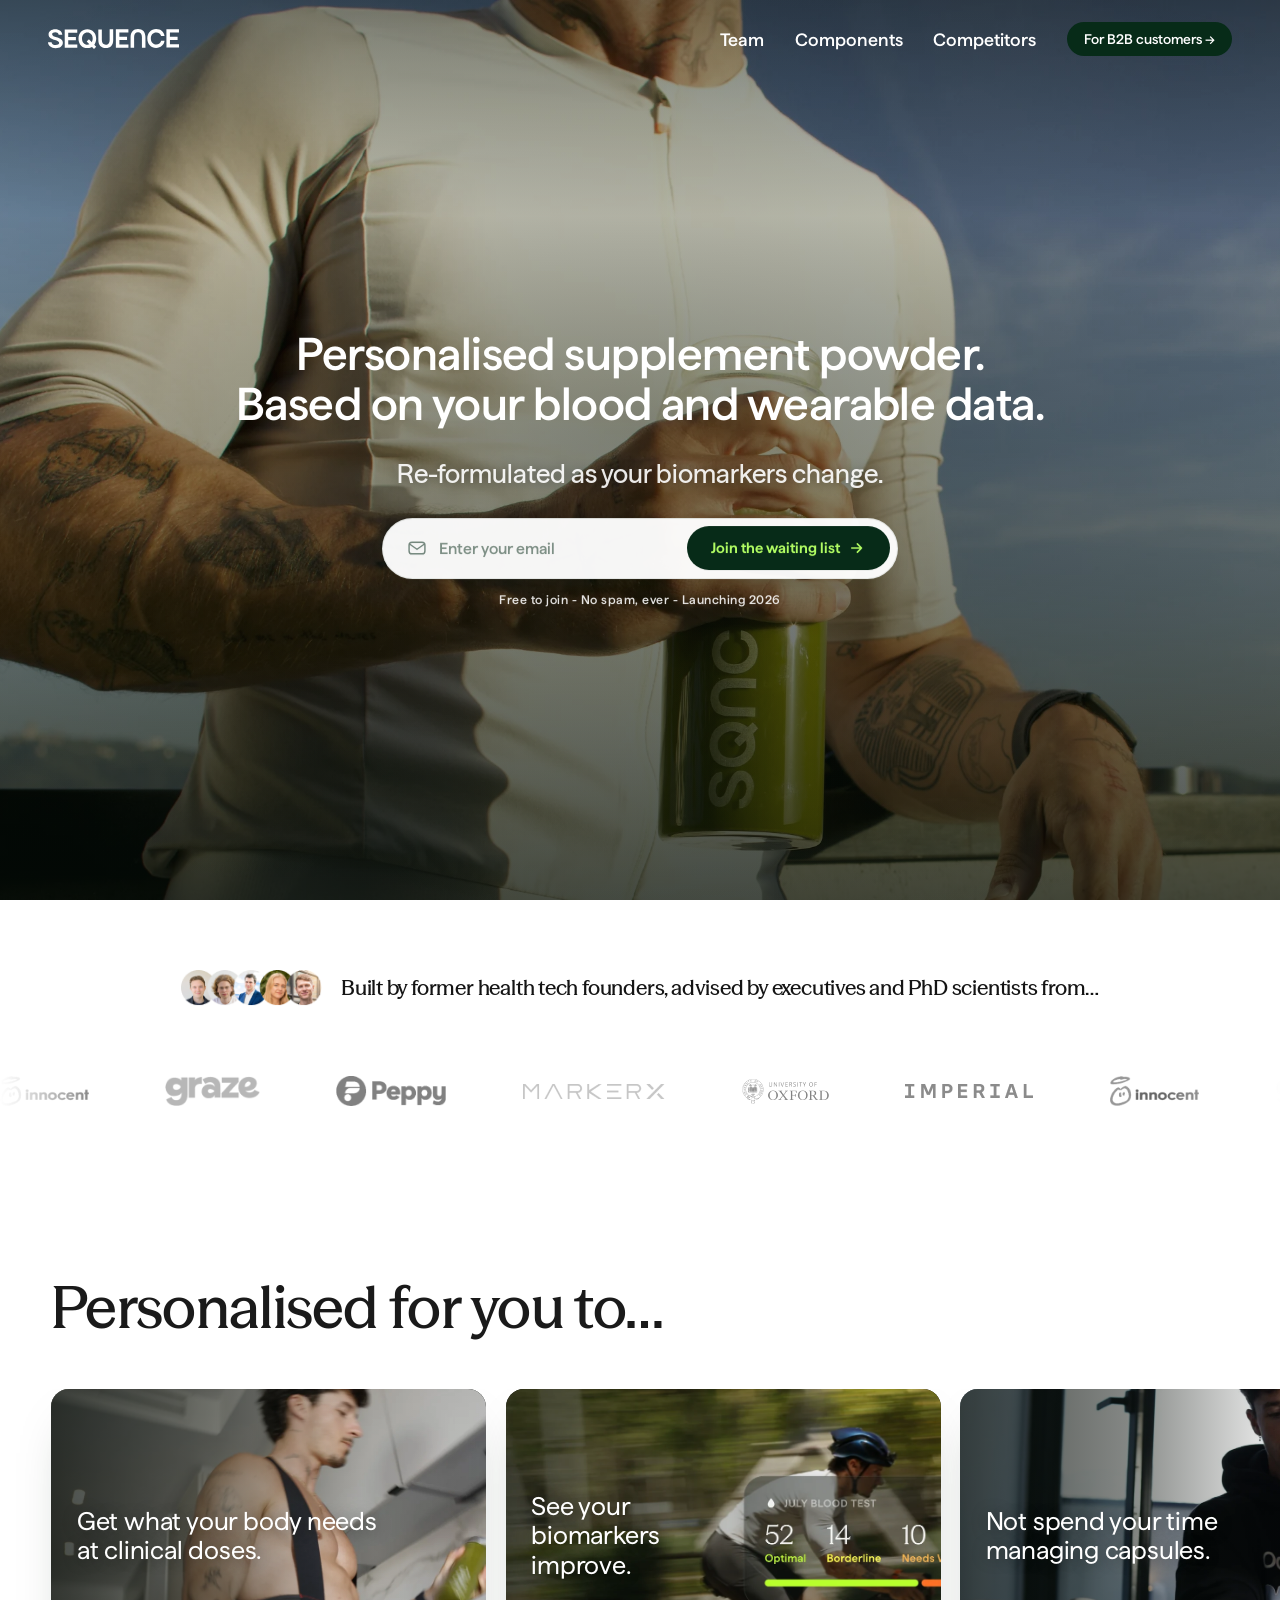
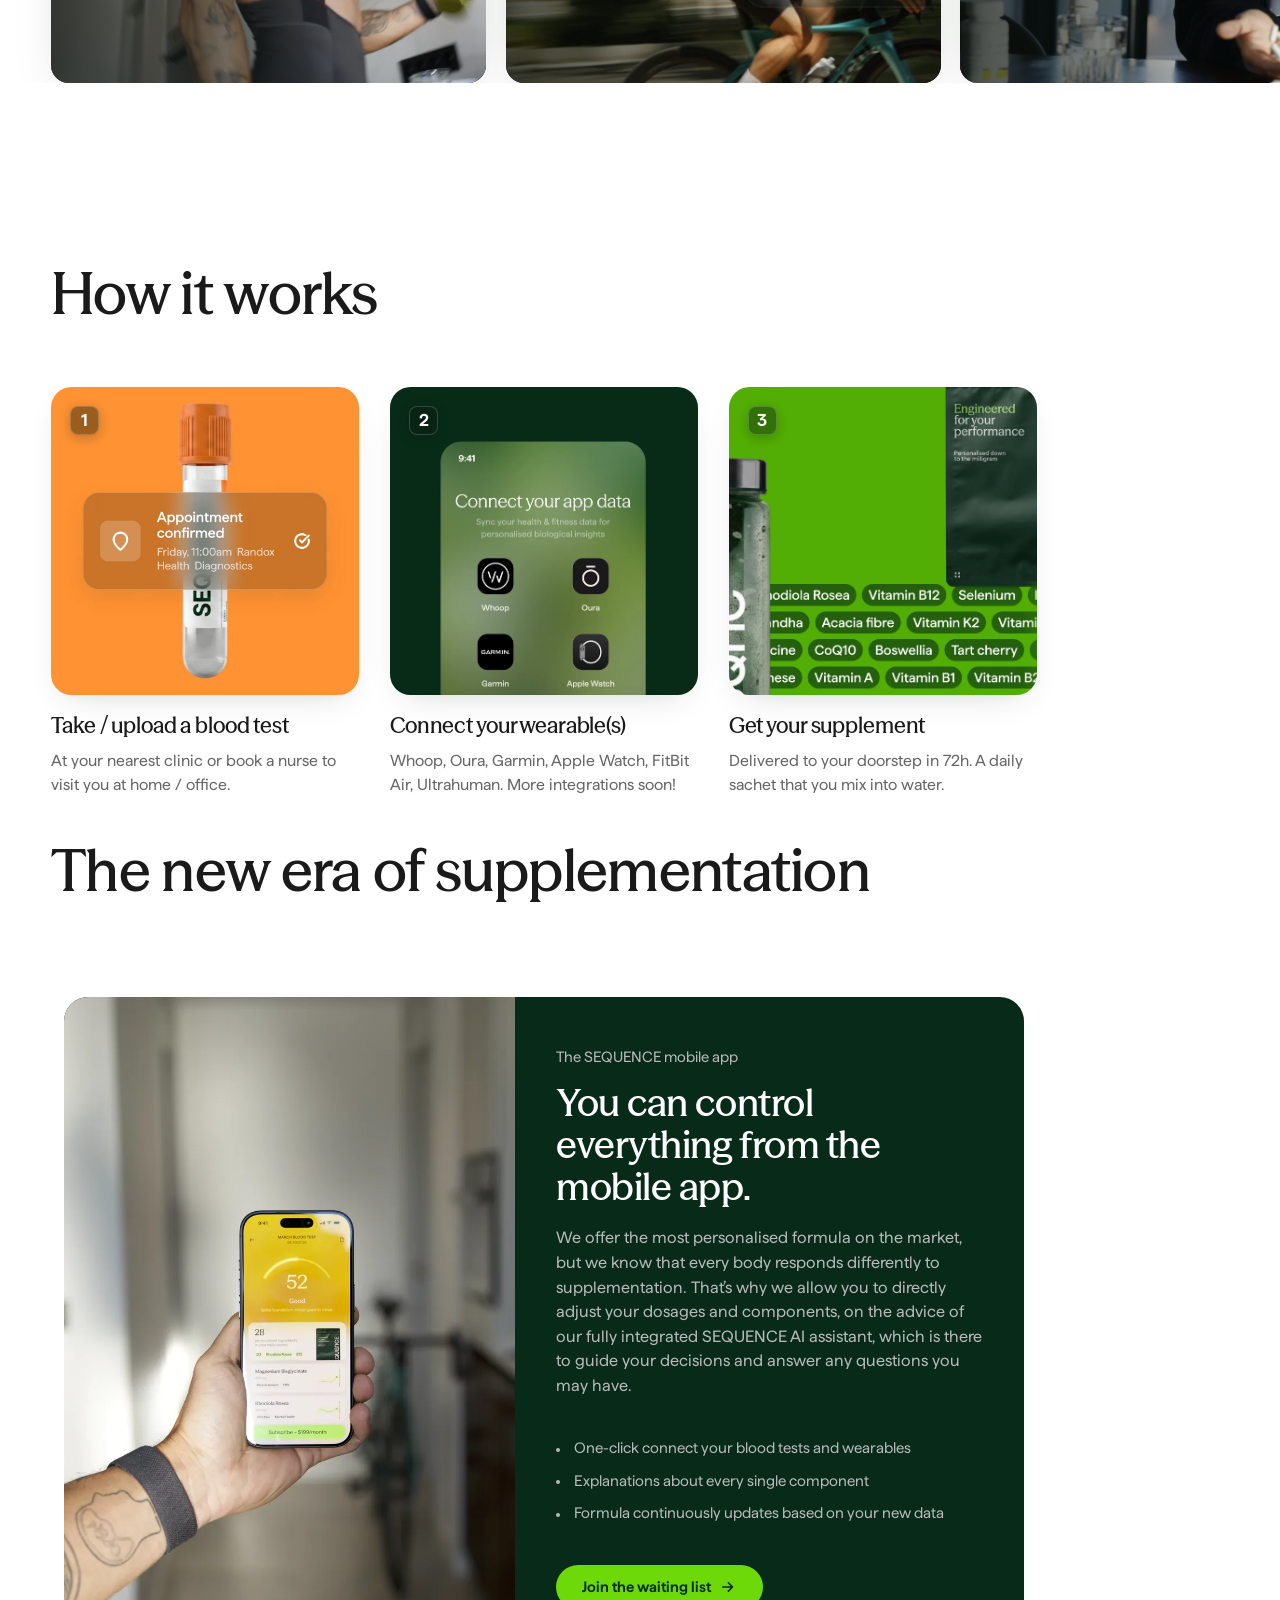
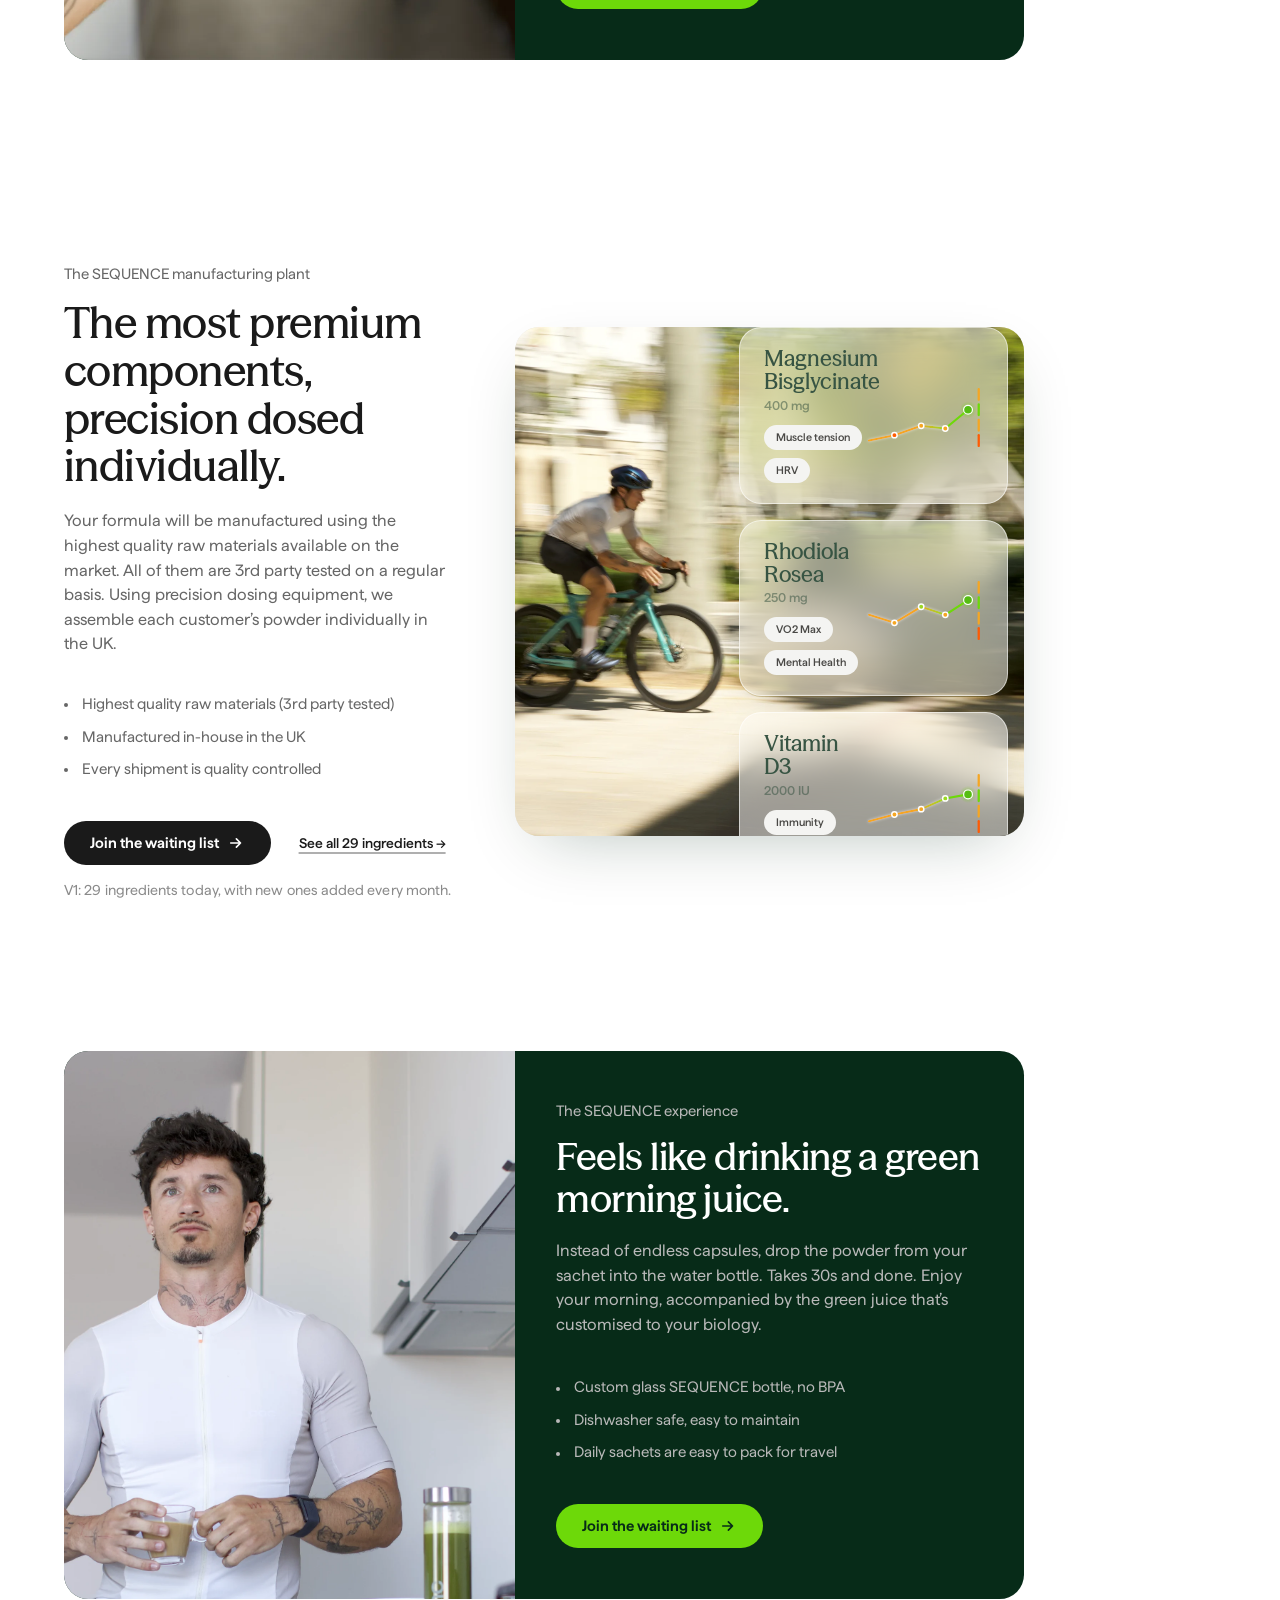
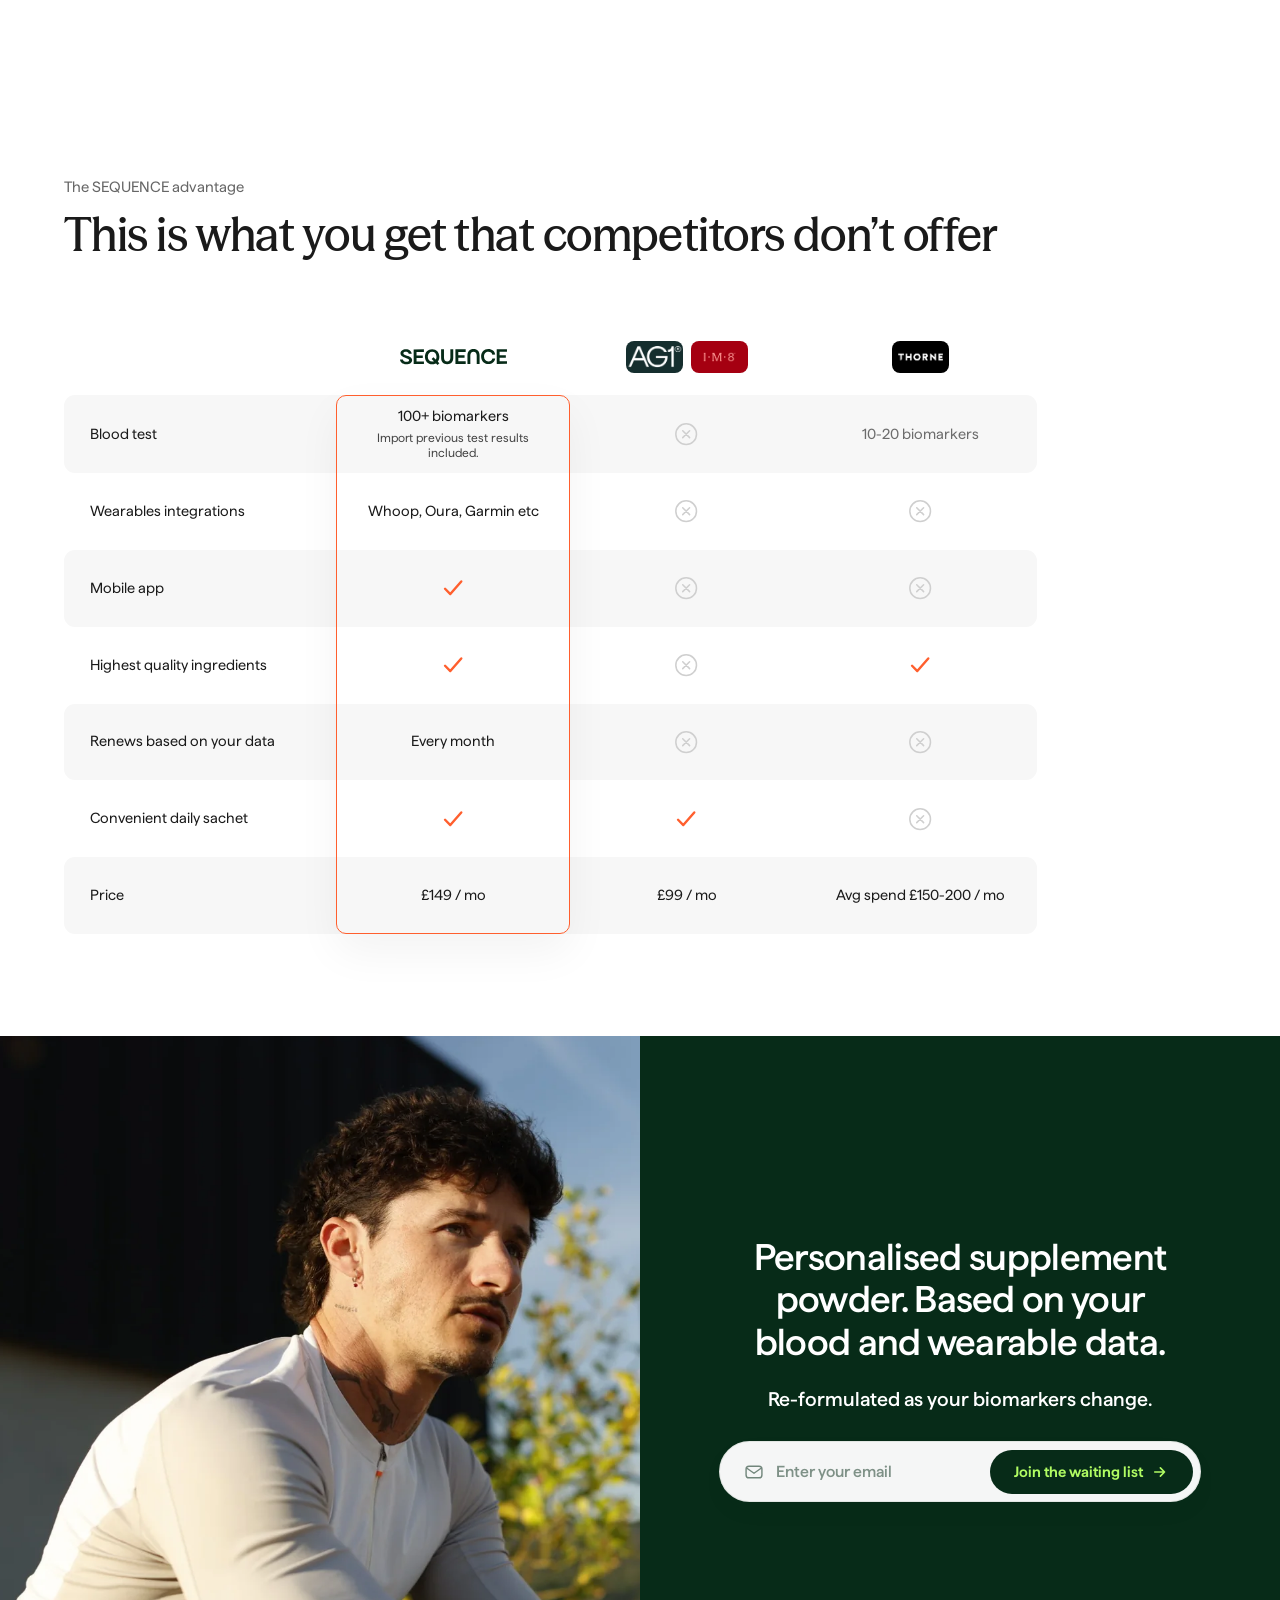
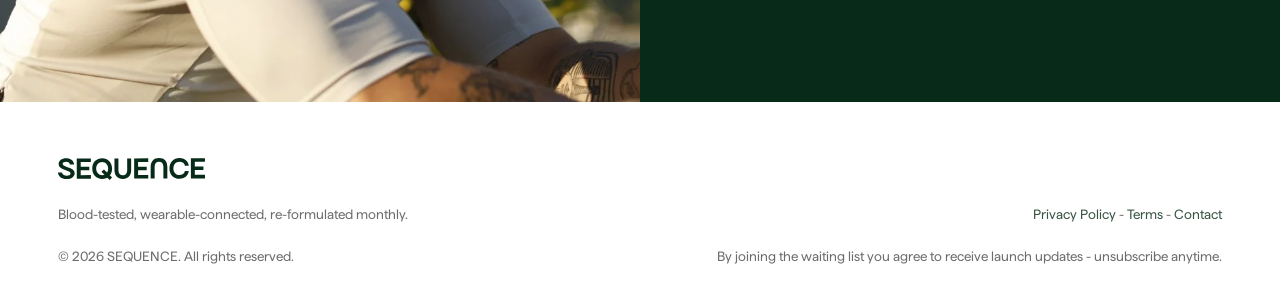
==== index.html @ abefedb1 "Rewrite the mobile app description New copy supplied by Sander. One deviation from the text as given" ====
<!DOCTYPE html>
<html lang="en-GB">
<head>
<meta charset="UTF-8">
<meta name="viewport" content="width=device-width, initial-scale=1.0">
<title>SEQUENCE - Personalised supplement powder.</title>
<meta name="description" content="SEQUENCE calibrates your daily supplement to your blood work and wearable data - then measures what actually works. Join the waiting list.">
<meta name="theme-color" content="#072B18">
<script>if(location.hostname==='sqnc-landing.pages.dev'||/(^|\.)github\.io$/.test(location.hostname)){location.replace('https://sqnc.co.uk'+location.pathname.replace(/^\/sqnc-landing/,'')+location.search)}</script>
<link rel="canonical" href="https://sqnc.co.uk/">
<meta property="og:title" content="SEQUENCE - Personalised supplement powder.">
<meta property="og:description" content="Based on your blood and wearable data.">
<meta property="og:type" content="website">
<meta property="og:url" content="https://sqnc.co.uk/">
<meta property="og:site_name" content="SEQUENCE">
<meta property="og:image" content="https://sqnc.co.uk/assets/og-hero-v2.jpg">
<meta property="og:image:width" content="1200">
<meta property="og:image:height" content="630">
<meta name="twitter:card" content="summary_large_image">
<meta name="twitter:title" content="SEQUENCE - Personalised supplement powder.">
<meta name="twitter:description" content="Based on your blood and wearable data.">
<meta name="twitter:image" content="https://sqnc.co.uk/assets/og-hero-v2.jpg">
<link rel="icon" href="/favicon.ico" sizes="any">
<link rel="icon" type="image/svg+xml" href="/assets/SQNC_V_GREEN.svg">
<link rel="apple-touch-icon" href="/apple-touch-icon.png">
<link rel="preload" href="assets/fonts/matter-600.woff2" as="font" type="font/woff2" crossorigin>
<link rel="preload" href="assets/fonts/matter-500.woff2" as="font" type="font/woff2" crossorigin>
<link rel="preload" href="assets/hero-rooftop-v2.webp" as="image" media="(min-width: 721px)">
<link rel="preload" href="assets/hero-rooftop-mobile-v3.webp" as="image" media="(max-width: 720px)">
<style>
/* ============================================================
   SEQUENCE — production teaser v1 (from Figma draft 5rfsnt74)
   Vanilla, self-contained, tuned for LCP + snap.
   ============================================================ */
/* Brand trial fonts — Matter (body/UI) + Season Mix (display) */
@font-face{font-family:'Matter';font-style:normal;font-weight:400;font-display:swap;
  src:url('assets/fonts/matter-400.woff2') format('woff2')}
@font-face{font-family:'Matter';font-style:normal;font-weight:500;font-display:swap;
  src:url('assets/fonts/matter-500.woff2') format('woff2')}
@font-face{font-family:'Matter';font-style:normal;font-weight:600;font-display:swap;
  src:url('assets/fonts/matter-600.woff2') format('woff2')}
@font-face{font-family:'Season Mix';font-style:normal;font-weight:400;font-display:swap;
  src:url('assets/fonts/seasonmix-400.woff2') format('woff2')}
@font-face{font-family:'Season Sans';font-style:normal;font-weight:500;font-display:swap;
  src:url('assets/fonts/seasonsans-500.woff2') format('woff2')}
@font-face{font-family:'Season Mix';font-style:normal;font-weight:500;font-display:swap;
  src:url('assets/fonts/seasonmix-500.woff2') format('woff2')}

:root{
  --green:#072B18; --green-soft:#375443; --mineral:#F6F9F2;
  --lime:#B1FC63; --lime-deep:#8DF229; --lime-cta:#6DD909; --orange:#FE5B04; --amber:#B89143;
  --opt:#B9FF2E; --bord:#ffff3f; --need:#FAB14A;
  --ink-60:rgba(255,255,255,.74);
  --ease:cubic-bezier(.16,1,.3,1);
  --sans:'Matter','Inter',system-ui,-apple-system,sans-serif;
  --serif:'Season Mix',Georgia,serif;
}
*{margin:0;padding:0;box-sizing:border-box}
html{overflow-x:clip;scroll-behavior:smooth}
@media(prefers-reduced-motion:reduce){html{scroll-behavior:auto}}
body{font-family:var(--sans);color:var(--green);background:#fff;
  overflow-x:clip;-webkit-font-smoothing:antialiased;text-rendering:optimizeLegibility}
img{display:block;max-width:100%}
::selection{background:var(--lime);color:var(--green)}

/* ---------- HERO ---------- */
.hero{position:relative;min-height:100svh;display:flex;flex-direction:column;
  align-items:center;isolation:isolate;overflow:clip;padding:0 clamp(18px,2.4vw,44px) 56px}
.hero-bg{position:absolute;inset:0;z-index:-1;background:#14251b;
  background-image:url(assets/hero-rooftop-v2.webp);
  background-repeat:no-repeat;background-size:cover;background-position:50% 50%}
.hero-bg::after{content:"";position:absolute;inset:0;pointer-events:none;
  background:
    radial-gradient(120% 78% at 50% 48%, rgba(4,12,7,.34) 0%, rgba(4,12,7,.1) 46%, transparent 72%),
    linear-gradient(to bottom, rgba(4,12,7,.52) 0%, rgba(4,12,7,.16) 24%, rgba(4,12,7,.30) 54%, rgba(4,12,7,.6) 84%, rgba(4,12,7,.74) 100%)}

/* nav — transparent over the sky */
.nav{position:relative;z-index:5;width:100%;max-width:none;display:flex;
  align-items:center;justify-content:space-between;padding:22px 2px 8px}
.nav-logo img{height:18px;width:auto;display:block;filter:brightness(0) invert(1)}
.nav-right{display:flex;align-items:center;gap:clamp(18px,2.4vw,40px)}
.nav-right a{color:#fff;text-decoration:none;font-weight:500;font-size:15px;
  transition:opacity .18s var(--ease),background .18s var(--ease)}
.nav-right a:not(.nav-cta):hover{opacity:.6}
.nav-right a.nav-cta{background:var(--green);color:#fff;padding:9px 17px;border-radius:999px;font-weight:500;font-size:14px}
.nav-right a.nav-cta:hover{background:#0b3f24;opacity:1}

/* floating header — a pill that slides in and follows once you scroll (desktop only) */
.floatnav{display:none}
@media(min-width:921px){
  .floatnav{display:flex;align-items:center;gap:clamp(18px,2.2vw,38px);
    position:fixed;top:14px;left:50%;transform:translateX(-50%) translateY(-26px);z-index:120;
    padding:8px 8px 8px 22px;background:rgba(246,249,242,.82);
    -webkit-backdrop-filter:blur(16px) saturate(1.5);backdrop-filter:blur(16px) saturate(1.5);
    border:1px solid rgba(7,43,24,.08);border-radius:999px;box-shadow:0 14px 44px -14px rgba(7,43,24,.28);
    opacity:0;pointer-events:none;transition:opacity .32s var(--ease),transform .32s var(--ease)}
  .floatnav.show{opacity:1;transform:translateX(-50%) translateY(0);pointer-events:auto}
  .floatnav-logo img{height:17px;width:auto;display:block}
  .floatnav-links{display:flex;align-items:center;gap:clamp(16px,1.9vw,32px)}
  .floatnav a{color:var(--green);text-decoration:none;font-family:var(--sans);font-weight:500;font-size:14px;transition:opacity .18s var(--ease),background .18s var(--ease)}
  .floatnav-links a:hover{opacity:.6}
  .floatnav-cta{background:var(--green);color:#fff!important;padding:9px 18px;border-radius:999px;font-size:13.5px;white-space:nowrap}
  .floatnav-cta:hover{background:#0b3f24}
}
@media(prefers-reduced-motion:reduce){.floatnav{transition:opacity .2s linear}}

/* hero content */
.hero-inner{flex:1;display:flex;flex-direction:column;align-items:center;width:100%;
  padding-top:clamp(24px,4.5svh,60px)}
.headline{max-width:min(1000px,92%);text-align:center;font-weight:600;
  font-size:clamp(1.85rem,4.2vw,3.3rem);line-height:1.14;letter-spacing:-.018em;
  color:#fff;text-wrap:balance}
.headline .nw{white-space:nowrap}
.chip{display:inline-block;height:.86em;aspect-ratio:7/5;vertical-align:-.18em;
  background:#fff;border-radius:.16em;padding:.08em;object-fit:contain;
  box-shadow:0 3px 10px rgba(7,43,24,.14);border:1px solid rgba(255,255,255,.9);margin:0 .16em}
.chip.ring{height:.84em;padding:.06em}
.chip.whoop{height:.92em}
.pill{display:inline-block;height:.92em;width:auto;vertical-align:middle;margin:0 .12em;
  border-radius:.5em;box-shadow:0 4px 14px rgba(7,43,24,.16)}
/* wearable carousel — devices slide out right, next slides in from left */
.wear{position:relative;width:auto;aspect-ratio:174/62;overflow:hidden;isolation:isolate;
  background:#e7cf14 url(assets/chip-band.png) center/cover no-repeat}
.wear .ws{position:absolute;inset:0;display:flex;align-items:center;justify-content:center;
  will-change:transform;transition:transform .55s cubic-bezier(.66,0,.24,1)}
.wear .ws img{height:86%;width:auto;max-width:60%;object-fit:contain;display:block;
  filter:drop-shadow(0 1px 2px rgba(0,0,0,.28))}
@media(prefers-reduced-motion:reduce){.wear .ws{transition:none}}
.subline{margin-top:18px;font-size:clamp(1rem,1.5vw,1.24rem);font-weight:500;
  font-family:'Season Sans','Season Mix',Georgia,serif;
  color:rgba(255,255,255,.88);text-align:center;text-wrap:balance;text-shadow:0 1px 12px rgba(4,10,6,.4)}

/* modern email field — clean pill + inset lime button */
.capture{margin-top:clamp(26px,4svh,40px);width:min(560px,100%);display:flex;flex-direction:column;align-items:center}
.field{display:flex;align-items:center;gap:12px;width:100%;
  background:rgba(255,255,255,.96);border:1px solid rgba(7,43,24,.08);border-radius:999px;
  padding:8px 8px 8px 24px;box-shadow:0 10px 30px -16px rgba(7,43,24,.22);
  transition:transform .25s var(--ease),box-shadow .25s var(--ease)}
.field:focus-within{transform:translateY(-2px);box-shadow:0 18px 52px -12px rgba(7,43,24,.36)}
.field:focus-within{outline:2.5px solid var(--lime-cta);outline-offset:3px}
.field .mail{flex-shrink:0;opacity:.55}
.field input{flex:1;min-width:0;border:0;background:transparent;padding:14px 0;
  font-family:var(--sans);font-size:16.5px;font-weight:500;color:var(--green)}
.field input::placeholder{color:rgba(7,43,24,.5)}
.field input:focus{outline:none}
.field button{position:relative;isolation:isolate;display:inline-flex;align-items:center;gap:8px;border:0;cursor:pointer;flex-shrink:0;
  padding:14px 22px;background:var(--green);color:var(--lime);border-radius:999px;
  font-family:var(--sans);font-weight:600;font-size:15.5px;white-space:nowrap;
  transition:background .18s var(--ease)}
.field button:hover{background:#0b3f24}
.field button svg{transition:transform .22s var(--ease)}
.field button:hover svg{transform:translateX(3px)}
.field button[disabled]{opacity:.7;cursor:wait}
.micro{margin-top:13px;text-align:center;font-size:12.5px;font-weight:500;
  letter-spacing:.04em;color:rgba(255,255,255,.88)}
.joined-pill{display:none;align-items:center;justify-content:center;gap:12px;width:100%;min-height:62px;
  padding:12px 22px;border-radius:32px;background:var(--green);color:#fff;box-shadow:0 14px 44px -12px rgba(7,43,24,.3)}
.joined-pill b{font-weight:600;font-size:clamp(14px,3.4vw,16px);line-height:1.3;text-align:center}
.is-joined .field,.is-joined .micro{display:none}
.is-joined .joined-pill{display:flex}
.field .hp{position:absolute;left:-9999px;width:1px;height:1px;opacity:0;pointer-events:none}
.form-err{margin-top:10px;font-family:var(--sans);font-weight:500;font-size:13.5px;color:#ffd9d0;
  text-align:center;text-shadow:0 1px 8px rgba(4,10,6,.5)}
.is-joined .form-err{display:none}

/* glass biomarker cards */
.cards{--cb:clamp(48px,4.8vw,88px);position:absolute;left:50%;bottom:0;transform:translateX(-50%);margin:0;
  width:min(920px,93vw);height:clamp(230px,21vw,300px);z-index:4;pointer-events:none}
.cards .glass{pointer-events:auto}
.glass{--r:24px;position:relative;border-radius:var(--r);
  background:rgba(37,42,46,.52);backdrop-filter:blur(16px) saturate(1.05);
  -webkit-backdrop-filter:blur(16px) saturate(.92);
  border:1px solid rgba(255,255,255,.18);
  box-shadow:inset 0 1px 0 rgba(255,255,255,.22),0 13px 60px rgba(0,0,0,.14);
  color:#fff;padding:20px 24px;width:100%;
  transition:transform .3s var(--ease)}
.glass:hover{transform:translateY(-3px)}
.g-label{display:flex;align-items:center;gap:10px;font-size:12.5px;font-weight:600;
  letter-spacing:.1em;text-transform:uppercase;color:var(--ink-60)}
.g-label svg{opacity:.95}
.card-blood{max-width:440px;align-self:center}
.blood-stats{display:flex;gap:34px;margin:16px 0 18px}
.blood-stats b{display:block;font-family:var(--serif);font-weight:420;font-size:34px;
  line-height:1;color:#fff}
.blood-stats span{display:block;margin-top:7px;font-size:13.5px;font-weight:600;letter-spacing:.04em}
.s-opt span{color:var(--opt)} .s-bord span{color:var(--bord)} .s-need span{color:var(--need)}
.tri{display:flex;gap:6px;height:10px;border-radius:9px}
.tri i{border-radius:9px;filter:blur(1.3px);opacity:.98}
.tri .a{flex:1;background:linear-gradient(90deg,#8df229,#e2f53a);box-shadow:0 0 15px 1px rgba(160,240,44,.6)}
.tri .b{width:24%;background:#ff7327;box-shadow:0 0 15px 1px rgba(255,115,39,.55)}
.tri .c{width:11%;background:#ff3227;box-shadow:0 0 15px 1px rgba(255,50,39,.55)}
.vial{position:absolute;right:75px;top:18px;height:82px;width:auto;filter:drop-shadow(0 6px 13px rgba(0,0,0,.4));pointer-events:none}
.card-hrv{max-width:600px;display:flex;flex-direction:column;gap:14px}
.hrv-row{display:grid;grid-template-columns:auto 1fr auto;gap:16px;align-items:center}
.card-hrv .watch{width:86px;height:86px;object-fit:contain;filter:drop-shadow(0 6px 14px rgba(0,0,0,.4))}
.hrv-mid .g-label{margin-bottom:12px}
.hrv-title{font-family:var(--serif);font-weight:420;font-size:clamp(19px,2.2vw,24px);line-height:1.08}
.hrv-ms{margin-top:5px;font-size:14px;font-weight:600;color:rgba(255,255,255,.92)}
.hrv-tags{display:flex;gap:8px;margin-top:12px;flex-wrap:wrap}
.hrv-tags span{padding:5px 11px;border-radius:999px;font-size:12.5px;font-weight:600;
  background:rgba(214,220,225,.9);color:#262b2f}
.trend{flex-shrink:0;width:118px}
.trend img{width:100%;height:auto;display:block}
.card-chat{max-width:500px;position:relative;overflow:hidden;isolation:isolate}
.card-chat::before{content:"";position:absolute;z-index:-1;left:6%;right:28%;bottom:-30px;height:72px;
  background:linear-gradient(90deg,rgba(141,242,41,.42),rgba(255,115,39,.3) 60%,rgba(255,50,39,.25));filter:blur(24px);pointer-events:none}
.card-chat .q{margin-top:14px;font-size:15px;color:rgba(255,255,255,.82)}
.card-chat .a{margin-top:6px;font-family:var(--serif);font-weight:420;font-size:22px}
/* hero card cluster — Figma 103:16593: blood centre-front, wearable behind-left, chat behind-right, anchored to hero bottom */
.hero .card-hrv{position:absolute;left:0;bottom:calc(var(--cb) + 18px);width:clamp(280px,23vw,332px);max-width:none;padding:16px 20px;gap:10px;z-index:2}
.hero .card-hrv .watch{width:44px;height:44px}
.hero .card-hrv .trend{width:64px}
.hero .card-hrv .hrv-row{gap:10px}
.hero .card-hrv .hrv-title{font-size:16.5px;line-height:1.05}
.hero .card-hrv .hrv-ms{margin-top:3px;font-size:12.5px}
.hero .card-hrv .hrv-tags{flex-wrap:nowrap;margin-top:8px}
.hero .card-hrv .hrv-tags span{padding:3px 8px;font-size:11px;white-space:nowrap}
.hero .card-blood{position:absolute;left:0;right:0;margin-inline:auto;bottom:var(--cb);width:clamp(400px,32vw,456px);max-width:none;z-index:3}
.hero .card-chat{position:absolute;right:0;bottom:calc(var(--cb) + 18px);width:clamp(280px,23vw,332px);max-width:none;z-index:2}
.hero .card-chat .g-label{justify-content:flex-end}

/* ---------- SOCIAL PROOF + LOGO MARQUEE ---------- */
.social{background:#fff;padding:clamp(40px,5.5vw,80px) 0 clamp(40px,5vw,72px)}
.social-head{display:flex;align-items:center;justify-content:center;flex-wrap:wrap;
  gap:clamp(12px,1.5vw,19px);max-width:1040px;margin:0 auto;padding:0 clamp(20px,4vw,44px);text-align:center}
.avatar-stack{height:36px;width:auto;flex-shrink:0}
.social-text{font-family:var(--serif);font-weight:500;color:#141414;
  font-size:clamp(1.02rem,1.65vw,1.55rem);letter-spacing:-.01em;line-height:1.32;text-wrap:balance}
.marquee{position:relative;margin-top:clamp(30px,4vw,56px);width:100%;overflow:hidden;height:clamp(50px,6vw,66px);
  -webkit-mask:linear-gradient(to right,transparent,#000 9%,#000 91%,transparent);
  mask:linear-gradient(to right,transparent,#000 9%,#000 91%,transparent)}
.marquee-row{position:absolute;top:0;left:0;height:100%;display:flex;align-items:center;
  gap:clamp(46px,6vw,92px);width:max-content;animation:marquee 40s linear infinite;animation-play-state:paused;will-change:transform}
.marquee.go .marquee-row{animation-play-state:running}
.mlogo{height:auto;max-height:30px;max-width:150px;width:auto;object-fit:contain;opacity:.6;filter:grayscale(1);flex-shrink:0}
@keyframes marquee{from{transform:translateX(-50%)}to{transform:translateX(0)}}
html.static .marquee-row{animation:none!important}
@media(prefers-reduced-motion:reduce){.marquee-row{animation:none;transform:none}.rail-fill,.rail-dot{transition:none}}
@media(max-width:720px){
  .social{padding-top:clamp(62px,18vw,96px);padding-bottom:26px}
  .social-head{flex-direction:column;gap:10px}
  .avatar-stack{height:30px}
  .social-text{font-size:0.9rem;line-height:1.3}
  /* built-by: static 3x2 logo grid on mobile (no marquee animation) */
  .marquee{margin-top:clamp(26px,7vw,40px);height:auto;overflow:visible;-webkit-mask:none;mask:none;max-width:340px;margin-left:auto;margin-right:auto}
  .marquee-row{position:static;transform:none;animation:none!important;width:100%;
    display:grid;grid-template-columns:repeat(3,1fr);gap:clamp(20px,6vw,32px) clamp(8px,3vw,18px);place-items:center}
  .marquee-row>.mlogo:nth-child(n+7){display:none}
  .mlogo{max-height:19px;max-width:70px;opacity:.62}
}

/* ---------- HOW IT WORKS ---------- */
.hiw{background:#fff;padding:clamp(72px,8vw,132px) clamp(24px,4vw,60px) clamp(88px,9vw,150px)}
.hiw-head,.pers-head{max-width:1000px;margin:0 auto;text-align:center}
@media(min-width:721px){
  /* left-aligned section headers, flush with the card grid (pinned left, not centred) */
  .hiw-head,.pers-head{max-width:1200px;text-align:left;margin-inline:0 auto}
  .pers-brk{display:none} /* forced break only on mobile: "Personalised" / "for you to…" */
}
.hiw-head h2,.pers-head h2{font-family:var(--serif);font-weight:500;color:#1a1a1a;
  font-size:clamp(2.6rem,4.6vw,70px);line-height:1.03;letter-spacing:-.012em}
.hiw-head p,.pers-head p{margin-top:20px;font-family:var(--sans);font-weight:400;color:#666;
  font-size:clamp(1.15rem,1.95vw,30px);line-height:1.34;text-wrap:balance}
/* intro header for the app/components/drinking product sequence */
.seq-intro{margin-top:clamp(-72px,-6vw,-36px);padding:0 clamp(24px,4vw,60px) clamp(34px,4.5vw,60px)}
.hiw-grid{max-width:1200px;margin:clamp(48px,5vw,84px) 0 0;
  display:grid;grid-template-columns:repeat(3,1fr);gap:clamp(24px,2.4vw,40px)}
/* reserve the right gutter for the fixed side-menu across how-it-works + competitors (desktop) */
@media(min-width:1200px){section.hiw,section.cmp,.seq-intro{padding-right:clamp(210px,19vw,320px)}}
.hiw-deck{display:contents} /* load-bearing: keeps the 4 cards as direct grid/flex children */
.hiw-card img{width:100%;height:auto;aspect-ratio:1;object-fit:cover;display:block;
  border-radius:clamp(18px,1.6vw,26px);box-shadow:0 12px 34px -16px rgba(7,43,24,.22)}
.hiw-media{position:relative;display:block}
.hiw-card picture{display:block}
.hiw-num{position:absolute;top:6.2%;left:6.2%;width:9.4%;aspect-ratio:1;
  display:flex;align-items:center;justify-content:center;border-radius:28%;
  background:rgba(16,24,18,.42);backdrop-filter:blur(9px) saturate(1.15);-webkit-backdrop-filter:blur(9px) saturate(1.15);
  border:1px solid rgba(255,255,255,.18);box-shadow:0 3px 12px rgba(7,20,12,.24);
  color:#fff;font-family:var(--sans);font-weight:600;font-size:clamp(13px,1.35vw,19px);
  line-height:1;pointer-events:none}
.hiw-card h3{margin-top:clamp(18px,1.5vw,26px);font-family:var(--serif);font-weight:500;
  color:#1a1a1a;font-size:clamp(1.35rem,1.7vw,30px);line-height:1.12;letter-spacing:-.006em}
.hiw-card p{margin-top:10px;font-family:var(--sans);font-weight:400;color:#666;
  font-size:clamp(1rem,1.15vw,20px);line-height:1.5}
@media(min-width:721px) and (max-width:920px){.hiw-grid{grid-template-columns:repeat(2,1fr);max-width:820px}}
/* mobile: plain vertical scroll — wide rectangular cards, centered title + description */
@media(max-width:720px){
  .hiw{padding-top:clamp(40px,9vw,60px)}
  .hiw-grid{display:flex;flex-direction:column;gap:clamp(30px,7.5vw,46px);
    max-width:440px;margin:clamp(28px,7vw,44px) auto 0;height:auto}
  .hiw-card{text-align:center}
  .hiw-card img{aspect-ratio:377/248;border-radius:18px;box-shadow:0 14px 34px -18px rgba(7,43,24,.26)}
  /* cards 2+3 use dedicated 377x248 mobile assets (full phone screen / bottle with cap headroom) */
  .hiw-num{top:14px;left:16px;width:34px;border-radius:10px;font-size:16px}
  .hiw-card h3{margin-top:clamp(15px,4vw,22px);font-size:clamp(1.35rem,6vw,1.72rem)}
  .hiw-card p{margin-top:9px;max-width:33ch;margin-left:auto;margin-right:auto;font-size:clamp(1rem,3.9vw,1.12rem)}
}

/* ---------- MOBILE APP ---------- */
.app{background:#fff;padding:clamp(20px,3vw,64px) clamp(24px,4vw,60px) clamp(72px,8vw,132px)}
.app-card{max-width:1580px;margin:0 auto;display:flex;align-items:stretch;
  min-height:clamp(460px,47vw,800px);
  border-radius:clamp(20px,1.9vw,28px);overflow:hidden;background:var(--green)}
.app-photo{position:relative;flex:0 0 47%}
.app-photo img{position:absolute;inset:0;width:100%;height:100%;object-fit:cover;object-position:50% 46%}
.app-panel{flex:1 1 auto;color:#fff;display:flex;flex-direction:column;justify-content:center;
  padding:clamp(40px,4vw,64px) clamp(36px,3.2vw,56px)}
.app-label{font-family:var(--sans);font-weight:400;color:#b9b9b9;font-size:clamp(15px,1.15vw,18px)}
.app-title{margin-top:16px;font-family:var(--serif);font-weight:500;
  font-size:clamp(2rem,3vw,52px);line-height:1.09;letter-spacing:-.012em}
.app-desc{margin-top:18px;font-family:var(--sans);font-weight:400;color:#b9b9b9;
  font-size:clamp(1rem,1.28vw,20px);line-height:1.5;max-width:600px}
.app-points{margin-top:clamp(28px,3.2vw,46px);list-style:none;display:flex;flex-direction:column;gap:12px;max-width:600px}
.app-points li{position:relative;padding-left:18px;font-family:var(--sans);font-weight:400;
  color:#b9b9b9;font-size:clamp(.95rem,1.05vw,18px);line-height:1.35}
.app-points li::before{content:"";position:absolute;left:0;top:.6em;width:4px;height:4px;border-radius:50%;background:#b9b9b9}
.app-cta{margin-top:clamp(30px,3.2vw,46px);align-self:flex-start;display:inline-flex;align-items:center;gap:8px;
  background:var(--lime-cta);color:var(--green);text-decoration:none;
  padding:13px 26px;border-radius:999px;
  font-family:var(--sans);font-weight:600;font-size:15px;white-space:nowrap;
  transition:filter .18s var(--ease),transform .18s var(--ease)}
.app-cta svg{transition:transform .22s var(--ease)}
.app-cta:hover{filter:brightness(1.05)}
.app-cta:hover svg{transform:translateX(3px)}
.app-cta:focus-visible{outline:3px solid #fff;outline-offset:3px}
/* persistent right-side section menu (desktop >=1200) + reveal-on-scroll */
.side-menu{display:none}
.side-menu-item{position:relative;display:flex;align-items:baseline;justify-content:space-between;gap:16px;
  padding-left:20px;font-family:var(--sans);font-weight:500;font-size:clamp(15px,1.05vw,17px);color:#6f6f6f;line-height:1.4;transition:color .35s var(--ease)}
.side-menu-item.on{color:#1a1a1a}
.side-menu-item.on::before{content:"";position:absolute;left:0;top:3px;bottom:3px;width:2px;border-radius:2px;background:#1a1a1a}
.side-menu-n{color:inherit;font-variant-numeric:tabular-nums;flex-shrink:0}
.reveal{opacity:0;transform:translateY(30px);transition:opacity .7s var(--ease),transform .7s var(--ease)}
.reveal.in{opacity:1;transform:none}
@media(prefers-reduced-motion:reduce){.reveal{opacity:1;transform:none;transition:none}}
@media(min-width:1200px){
  .side-menu{display:flex;flex-direction:column;gap:clamp(12px,1.1vw,18px);
    position:fixed;right:clamp(28px,3vw,80px);top:50%;transform:translateY(-50%);width:clamp(180px,15vw,240px);z-index:40;
    opacity:0;pointer-events:none;transition:opacity .4s var(--ease)}
  .side-menu.show{opacity:1;pointer-events:auto}
  /* un-dock the app image + reserve a right gutter for the fixed menu (comp gutter is set after the .comp rules below) */
  .app{padding-left:clamp(24px,5vw,120px);padding-right:clamp(220px,20vw,340px)}
  .app-card{max-width:none;margin:0}
}

/* ---------- COMPONENTS ---------- */
.comp{max-width:1560px;margin:0 auto;background:#fff;padding:clamp(56px,8vw,120px) clamp(24px,4vw,60px) clamp(72px,9vw,140px)}
.comp-text{max-width:640px}
.comp-label{font-family:var(--sans);font-weight:400;color:#666;font-size:clamp(15px,1.15vw,18px)}
.comp-title{margin-top:16px;font-family:var(--serif);font-weight:500;color:#1a1a1a;
  font-size:clamp(2.1rem,3.4vw,56px);line-height:1.1;letter-spacing:-.012em}
.comp-desc{margin-top:18px;font-family:var(--sans);font-weight:400;color:#666;font-size:clamp(1rem,1.28vw,20px);line-height:1.5;max-width:600px}
.comp-points{margin-top:clamp(26px,3vw,40px);list-style:none;display:flex;flex-direction:column;gap:12px}
.comp-points li{position:relative;padding-left:18px;font-family:var(--sans);font-weight:400;color:#666;font-size:clamp(.95rem,1.05vw,18px);line-height:1.35}
.comp-points li::before{content:"";position:absolute;left:0;top:.6em;width:4px;height:4px;border-radius:50%;background:#666}
.comp-cta{margin-top:clamp(30px,3.2vw,46px);display:inline-flex;align-items:center;gap:8px;background:#1a1a1a;color:#fff;text-decoration:none;
  padding:13px 26px;border-radius:999px;font-family:var(--sans);font-weight:600;font-size:15px;
  white-space:nowrap;transition:background .18s var(--ease),transform .18s var(--ease)}
.comp-cta svg{transition:transform .22s var(--ease)}
.comp-cta:hover{background:#333}
.comp-cta:hover svg{transform:translateX(3px)}
.comp-cta:focus-visible{outline:3px solid #1a1a1a;outline-offset:3px}
.comp-media{position:relative;aspect-ratio:1;border-radius:clamp(20px,1.9vw,26px);overflow:hidden;background:#e8e6e0;box-shadow:0 22px 64px -26px rgba(7,43,24,.3)}
.comp-bike{position:absolute;inset:0;width:100%;height:100%;object-fit:cover;object-position:82% 50%}
/* card track uses per-card margin (no gap / no vertical padding) so translateY(-50%) loops seamlessly */
.comp-cards{position:absolute;left:0;right:0;top:0;display:flex;flex-direction:column;padding:0 16px;animation:compscroll 48s linear infinite;will-change:transform}
.comp-media:hover .comp-cards{animation-play-state:paused}
@keyframes compscroll{to{transform:translateY(-50%)}}
.ing-card{flex-shrink:0;display:flex;align-items:center;justify-content:space-between;gap:16px;padding:20px 24px;margin-bottom:16px;border-radius:22px;
  background:rgba(255,255,255,.5);-webkit-backdrop-filter:blur(20px) saturate(1.6);backdrop-filter:blur(20px) saturate(1.6);
  border:1px solid rgba(255,255,255,.55);box-shadow:0 14px 40px -18px rgba(0,0,0,.22)}
.ing-info{min-width:0}
.ing-title{display:flex;flex-direction:column;align-items:flex-start;gap:4px;margin:0}
.ing-name{font-family:var(--serif);font-weight:500;color:#375443;font-size:clamp(18px,1.7vw,25px);line-height:1.05}
.ing-dose{font-family:var(--sans);font-weight:500;color:#304d3c;opacity:.5;font-size:clamp(12px,1vw,15px)}
.ing-tags{display:flex;flex-wrap:wrap;gap:8px;margin-top:12px}
.ing-tags span{background:#f4f4f2;color:#494845;padding:6px 12px;border-radius:999px;font-family:var(--sans);font-weight:500;font-size:clamp(11px,.85vw,13px);white-space:nowrap}
.ing-spark{flex-shrink:0;width:clamp(112px,9.2vw,146px);height:auto}
@media(prefers-reduced-motion:reduce){.comp-cards{animation:none}}
@media(min-width:921px){
  .comp{display:flex;align-items:center;gap:clamp(40px,5vw,96px)}
  .comp-text{flex:1 1 auto}
  .comp-media{flex:0 0 53%;margin-left:auto}
  .comp-cards{left:44%;padding-left:0}
}
@media(min-width:1200px){
  /* align components to the app's left band + reserve the same right gutter for the fixed menu */
  .comp{max-width:none;margin:0;padding-left:clamp(24px,5vw,120px);padding-right:clamp(220px,20vw,340px)}
}
@media(max-width:920px){
  .comp{display:flex;flex-direction:column;gap:clamp(34px,7vw,52px)}
  .comp-media{order:-1;width:100%;max-width:500px;margin:0 auto}
  .comp-text{max-width:none}
  /* right-align the cards, cyclist zoomed on the left; keep titles on one line + graph inside the card */
  .comp-cards{left:auto;right:0;width:69%;padding:0 10px 0 0}
  .comp-bike{object-position:84% 42%;transform:scale(1.34);transform-origin:28% 50%}
  .ing-card{padding:13px 15px;gap:9px}
  .ing-name{font-size:15px;line-height:1.1}
  .ing-dose{font-size:11.5px}
  .ing-tags{margin-top:9px;gap:6px}
  .ing-tags span{font-size:11px;padding:5px 10px}
  .ing-spark{width:54px}
}
@media(max-width:720px){
  .comp-cta{white-space:normal;justify-content:center;padding:14px 24px;align-self:stretch;display:flex;width:100%}
}
@media(max-width:920px){
  .app-card{flex-direction:column;min-height:0}
  .app-photo{flex:none;width:100%;aspect-ratio:16/11;overflow:hidden}
  .app-photo img{object-position:50% 44%;transform:scale(1.42);transform-origin:50% 46%}
  .app-panel{padding:clamp(30px,6vw,52px) clamp(26px,5.6vw,48px) clamp(36px,7vw,54px)}
  .app-title{font-size:clamp(2rem,6vw,2.9rem)}
  .app-desc{font-size:clamp(1rem,2.4vw,1.15rem)}
  .app-points li{font-size:clamp(.95rem,2.2vw,1.05rem)}
  .app-cta{align-self:stretch;justify-content:center}
}
@media(max-width:720px){
  .app{padding-left:16px;padding-right:16px}
  .app-cta{padding:14px 24px;white-space:normal}
}

/* ---------- DRINKING SEQUENCE (image-left card + green panel — like the app card) ---------- */
.drink{background:#fff;padding:clamp(20px,3vw,64px) clamp(24px,4vw,60px) clamp(72px,8vw,132px)}
.drink-card{max-width:1580px;margin:0 auto;display:flex;align-items:stretch;
  min-height:clamp(440px,40vw,720px);
  border-radius:clamp(20px,1.9vw,28px);overflow:hidden;background:var(--green)}
.drink-photo{position:relative;flex:0 0 47%}
.drink-photo img{position:absolute;inset:0;width:100%;height:100%;object-fit:cover;object-position:50% 46%}
.drink-panel{flex:1 1 auto;color:#fff;display:flex;flex-direction:column;justify-content:center;
  padding:clamp(40px,4vw,64px) clamp(36px,3.2vw,56px)}
.drink-label{font-family:var(--sans);font-weight:400;color:#b9b9b9;font-size:clamp(15px,1.15vw,18px)}
.drink-title{margin-top:16px;font-family:var(--serif);font-weight:500;
  font-size:clamp(2rem,3vw,52px);line-height:1.09;letter-spacing:-.012em}
.drink-desc{margin-top:18px;font-family:var(--sans);font-weight:400;color:#b9b9b9;
  font-size:clamp(1rem,1.28vw,20px);line-height:1.5;max-width:600px}
.drink-points{margin-top:clamp(28px,3.2vw,46px);list-style:none;display:flex;flex-direction:column;gap:12px;max-width:600px}
.drink-points li{position:relative;padding-left:18px;font-family:var(--sans);font-weight:400;
  color:#b9b9b9;font-size:clamp(.95rem,1.05vw,18px);line-height:1.35}
.drink-points li::before{content:"";position:absolute;left:0;top:.6em;width:4px;height:4px;border-radius:50%;background:#b9b9b9}
.drink-cta{margin-top:clamp(30px,3.2vw,46px);align-self:flex-start;display:inline-flex;align-items:center;gap:8px;
  background:var(--lime-cta);color:var(--green);text-decoration:none;
  padding:13px 26px;border-radius:999px;
  font-family:var(--sans);font-weight:600;font-size:15px;white-space:nowrap;
  transition:filter .18s var(--ease),transform .18s var(--ease)}
.drink-cta svg{transition:transform .22s var(--ease)}
.drink-cta:hover{filter:brightness(1.05)}
.drink-cta:hover svg{transform:translateX(3px)}
.drink-cta:focus-visible{outline:3px solid #fff;outline-offset:3px}
@media(min-width:1200px){
  /* align the image to the app image's left band + reserve the right gutter for the fixed menu */
  .drink{padding-left:clamp(24px,5vw,120px);padding-right:clamp(220px,20vw,340px)}
  .drink-card{max-width:none;margin:0}
}
@media(max-width:920px){
  .drink-card{flex-direction:column;min-height:0}
  .drink-photo{flex:none;width:100%;aspect-ratio:5/4}
  .drink-photo img{object-position:50% 88%}
  .drink-panel{padding:clamp(30px,6vw,52px) clamp(26px,5.6vw,48px) clamp(36px,7vw,54px)}
  .drink-title{font-size:clamp(2rem,6vw,2.9rem)}
  .drink-desc{font-size:clamp(1rem,2.4vw,1.15rem)}
  .drink-points li{font-size:clamp(.95rem,2.2vw,1.05rem)}
  .drink-cta{align-self:stretch;justify-content:center}
}
@media(max-width:720px){
  .drink{padding-left:16px;padding-right:16px}
  .drink-cta{padding:14px 24px;white-space:normal}
}

/* ---------- COMPETITOR COMPARISON ---------- */
.cmp{background:#fff;padding:clamp(48px,6vw,104px) clamp(20px,5vw,120px) clamp(60px,8vw,128px)}
.cmp-inner{max-width:1650px;margin:0 auto}
.cmp-label{font-family:var(--sans);font-weight:400;color:#666;font-size:clamp(15px,1.15vw,18px)}
.cmp-title{margin-top:14px;font-family:var(--serif);font-weight:500;color:#1a1a1a;
  font-size:clamp(2rem,3.6vw,56px);line-height:1.1;letter-spacing:-.012em;max-width:1269px}
.cmp-toggle{display:none}
.cmp-table{position:relative;margin-top:clamp(36px,4.5vw,72px)}
.cmp-row{display:grid;grid-template-columns:28% 24% 24% 24%;align-items:center;min-height:clamp(64px,6vw,88px);border-radius:11px}
.cmp-headrow{min-height:clamp(70px,6vw,100px)}
.cmp-body{position:relative}
.cmp-body .cmp-row:nth-child(odd){background:#f7f7f7}
.cmp-feat{padding:14px 16px 14px clamp(16px,2vw,33px);font-family:var(--sans);font-weight:400;color:#1a1a1a;font-size:clamp(14px,1.15vw,19px);line-height:1.3}
.cmp-c{padding:12px clamp(10px,1.4vw,24px);display:flex;flex-direction:column;align-items:center;justify-content:center;gap:3px;text-align:center;
  font-family:var(--sans);font-weight:400;color:#1a1a1a;font-size:clamp(14px,1.15vw,19px);line-height:1.3}
.cmp-sub{font-size:clamp(11px,.95vw,16px);color:#1a1a1a;opacity:.8;line-height:1.3}
.cmp-muted{color:#6c6c6c}
.cmp-ico{width:clamp(20px,1.9vw,27px);height:auto;display:block}
.cmp-logo-sqnc{height:clamp(11px,3vw,14px);width:auto;display:block}
.cmp-logo-lg{display:none}
@media(min-width:921px){.cmp-logo-sm{display:none}.cmp-logo-lg{display:block;height:clamp(13px,1.25vw,18px);width:auto}}
.cmp-logos{display:inline-flex;gap:8px;align-items:center}
.cmp-brand{height:clamp(27px,2.5vw,38px);width:auto;display:block;border-radius:8px}
.cmp-highlight{position:absolute;top:0;bottom:0;left:28%;width:24%;border:1.5px solid #ff5f2e;border-radius:10px;
  box-shadow:0 18px 44px rgba(0,0,0,.05);pointer-events:none;z-index:3}
@media(max-width:920px){
  .cmp-toggle{display:inline-flex;gap:5px;margin:22px 0 4px;background:#f0f0f0;border-radius:999px;padding:5px}
  .cmp-tog{border:0;background:transparent;font-family:var(--sans);font-weight:500;font-size:15px;color:#666;
    padding:9px 18px;border-radius:999px;cursor:pointer;transition:background .2s var(--ease),color .2s var(--ease)}
  .cmp-tog.on{background:#fff;color:#1a1a1a;box-shadow:0 2px 8px rgba(0,0,0,.1)}
  .cmp-row{grid-template-columns:38% 31% 31%}
  .cmp-table[data-comp="ag"] .cmp-thorne{display:none}
  .cmp-table[data-comp="thorne"] .cmp-ag{display:none}
  .cmp-highlight{left:38%;width:31%}
  .cmp-feat{font-size:14px;padding-left:14px}
  .cmp-c{font-size:14px;padding:12px 8px}
  .cmp-brand{height:26px}
  .cmp-logos{gap:5px}
}
@media(max-width:520px){
  .cmp-row{grid-template-columns:40% 30% 30%}
  .cmp-highlight{left:40%;width:30%}
  .cmp-feat{font-size:12.5px;padding-left:12px}
  .cmp-c{font-size:12.5px;padding:11px 5px}
  .cmp-sub{font-size:11px}
}

/* ---------- CLOSING CTA (photo left + green panel — echoes the hero) ---------- */
.cta2{display:flex;align-items:stretch;min-height:clamp(500px,52vw,860px);background:var(--green)}
.cta2-photo{position:relative;flex:0 0 50%;overflow:hidden}
.cta2-photo img{position:absolute;inset:0;width:100%;height:100%;object-fit:cover;object-position:26% 50%}
.cta2-panel{flex:1 1 50%;display:flex;flex-direction:column;align-items:center;justify-content:center;text-align:center;
  padding:clamp(44px,5vw,88px) clamp(28px,5vw,96px)}
.cta2-title{max-width:720px;font-family:var(--sans);font-weight:500;color:#fff;
  font-size:clamp(1.7rem,2.9vw,3.35rem);line-height:1.14;letter-spacing:-.018em;text-wrap:balance}
.cta2-title .nw{white-space:nowrap}
.cta2-title .pill{box-shadow:0 9px 31px rgba(7,43,24,.3)}
.cta2-sub{margin-top:clamp(16px,1.8vw,26px);max-width:620px;font-family:var(--sans);font-weight:500;
  font-size:clamp(1.05rem,1.55vw,1.5rem);line-height:1.35;color:#fff;text-wrap:balance}
.cta2-capture{width:min(516px,100%)}
@media(max-width:920px){
  .cta2{flex-direction:column;min-height:0}
  .cta2-photo{flex:none;width:100%;aspect-ratio:16/11}
  .cta2-panel{padding:clamp(40px,8vw,64px) clamp(16px,4vw,40px) clamp(48px,9vw,72px)}
  .cta2-title{width:100%;font-size:clamp(1.2rem,4.5vw,1.7rem);text-wrap:pretty}
  .cta2-title .nw{white-space:normal}
  .cta2-title .pill{height:.74em;margin:0 .06em}
  .cta2-sub{font-size:clamp(1rem,3.4vw,1.2rem)}
}

/* ---------- LEFT SCROLL RAIL (desktop ≥1200px) ---------- */
.rail-scope{position:relative}
.rail{position:absolute;left:clamp(16px,1.4vw,46px);top:0;bottom:0;width:18px;z-index:6;display:none;pointer-events:none}
@media(min-width:1200px){.rail{display:block}}
.rail-line,.rail-fill{position:absolute;left:50%;top:0;width:0;transform:translateX(-50%);border-left:2px dashed rgba(7,43,24,.2)}
.rail-line{bottom:0}
.rail-fill{height:0;border-left-color:var(--lime-cta);transition:height .1s linear}
.rail-dot{position:absolute;left:50%;top:0;transform:translate(-50%,-50%);width:18px;height:18px;border-radius:50%;
  background:#fff;border:2px solid rgba(7,43,24,.22);box-shadow:0 0 0 5px #fff;
  transition:background .35s var(--ease),border-color .35s var(--ease)}
.rail-dot.on{background:var(--lime-cta);border-color:var(--green)}

/* ---------- MOBILE SECTION STEPPER (sticky top bar, ≤720px) ---------- */
.mstep{display:none}
@media(max-width:720px){
  .mstep{display:flex;align-items:center;gap:14px;position:fixed;top:0;left:0;right:0;z-index:50;
    background:#fff;height:52px;padding:0 20px;border-bottom:1px solid rgba(7,20,12,.08);
    transform:translateY(-100%);transition:transform .35s var(--ease)}
  .mstep.show{transform:translateY(0)}
  .mstep-tick{flex-shrink:0;width:2px;height:16px;border-radius:2px;background:#b3b3b3}
  .mstep-list{display:flex;gap:30px;align-items:baseline;margin:0;padding:0;list-style:none;
    font-family:var(--sans);font-weight:500;font-size:11px;letter-spacing:.02em;white-space:nowrap}
  .mstep-item{display:flex;gap:12px;align-items:baseline;color:#6b6b6b}
  .mstep-l{display:none}
  .mstep-item.on{color:#1a1a1a}
  .mstep-item.on .mstep-l{display:inline}
}

/* ---------- CALIBRATE ---------- */
.calibrate{background:var(--mineral);padding:clamp(64px,9vw,120px) clamp(18px,4vw,56px)}
.cal-head{max-width:1280px;margin:0 auto;text-align:center;
  font-weight:500;font-size:clamp(1.55rem,3.05vw,3rem);line-height:1.2;letter-spacing:-.01em}
.cal-head .sqnc-pill{display:inline-flex;align-items:center;justify-content:center;
  vertical-align:middle;background:var(--green);border-radius:999px;
  padding:.18em .5em;margin-right:.28em;transform:translateY(-.06em)}
.cal-head .sqnc-pill img{height:.72em;width:auto}
.cal-grid{max-width:1220px;margin:clamp(36px,5vw,64px) auto 0;
  display:grid;grid-template-columns:1fr 1fr;gap:clamp(16px,2.4vw,28px)}
.panel{position:relative;border-radius:28px;overflow:hidden;min-height:640px;
  display:flex;flex-direction:column;justify-content:flex-end}
.panel-bg{position:absolute;inset:0}
.panel-bg img{width:100%;height:100%;object-fit:cover}
/* left: app panel */
.p-app .panel-bg::after{content:"";position:absolute;inset:0;
  background:linear-gradient(200deg,rgba(7,43,24,.05),rgba(7,43,24,.32) 90%)}
.p-app{align-items:center;justify-content:center;padding:clamp(24px,3vw,44px)}
.p-app .phone{position:relative;width:min(300px,58%);filter:drop-shadow(0 30px 60px rgba(0,0,0,.4))}
.mini-stack{position:absolute;left:clamp(14px,2vw,28px);top:50%;transform:translateY(-50%);
  display:flex;flex-direction:column;gap:14px;width:min(250px,44%)}
.mini{background:rgba(255,255,255,.92);backdrop-filter:blur(8px);border-radius:18px;
  padding:16px 18px;box-shadow:0 11px 56px rgba(0,0,0,.12);
  display:flex;flex-direction:column;gap:10px;
  transition:transform .3s var(--ease)}
.mini:hover{transform:translateY(-3px)}
.mini h3{font-size:12.5px;font-weight:700;letter-spacing:.08em;text-transform:uppercase;color:var(--green-soft)}
.mini .row{display:flex;align-items:center;gap:10px;min-height:34px}
.mini .row img{height:34px;width:auto;object-fit:contain}
.mini .row .bubble{height:26px}
/* right: 40+ ingredients panel */
.p-ing .panel-bg::after{content:"";position:absolute;inset:0;
  background:linear-gradient(to bottom,rgba(0,0,0,.55) 6%,rgba(7,43,24,.12) 55%,rgba(7,43,24,.45) 100%)}
.p-ing{padding:clamp(24px,3vw,44px);justify-content:space-between;color:#fff}
.p-ing .top h2{font-family:var(--serif);font-weight:430;font-size:clamp(3rem,5.4vw,5rem);line-height:1}
.p-ing .top p{margin-top:10px;font-size:clamp(1.15rem,1.8vw,1.7rem);font-weight:500;max-width:20ch;line-height:1.3}
.chips{display:flex;flex-wrap:wrap;gap:10px;margin-top:26px}
.chips span{padding:9px 16px;border-radius:999px;background:rgba(184,145,67,.92);
  backdrop-filter:blur(6px);color:#fff;font-weight:600;font-size:clamp(.95rem,1.25vw,1.15rem);
  transition:transform .2s var(--ease)}
.chips span:hover{transform:translateY(-2px)}

/* ---------- FOOTER ---------- */
footer{background:var(--green);color:#fff;padding:56px clamp(20px,4.5vw,72px) 40px}
.foot{max-width:1760px;margin:0 auto;display:flex;flex-direction:column;gap:26px}
.foot .mark img{height:22px;width:auto}
.foot-row{display:flex;justify-content:space-between;gap:16px;flex-wrap:wrap;
  font-size:13.5px;color:rgba(255,255,255,.72)}
.foot-row a{color:rgba(255,255,255,.85);text-decoration:none}
.foot-row a:hover{color:#fff}
footer .mark img{filter:brightness(0) invert(1)}
@media(min-width:721px){
  /* white footer on desktop — clean break after the green CTA */
  footer{background:#fff;color:#375443}
  footer .mark img{filter:none}
  .foot-row{color:#6c6c6c}
  .foot-row a{color:#375443}
  .foot-row a:hover{color:var(--green)}
}
.skip-link{position:absolute;left:8px;top:-52px;z-index:200;background:var(--green);color:#fff;padding:10px 16px;border-radius:8px;font-family:var(--sans);font-weight:600;font-size:14px;text-decoration:none;transition:top .2s var(--ease)}
.skip-link:focus{top:8px;outline:2px solid var(--lime-cta);outline-offset:2px}

/* ---------- MOTION — opening settle-in ---------- */
@keyframes settle{from{opacity:0;transform:translateY(22px)}to{opacity:1;transform:none}}
@keyframes settleFg{from{opacity:0;transform:translateY(34px) scale(1.04)}to{opacity:1;transform:none}}
.rv{opacity:0;animation:settle .72s var(--ease) both;animation-delay:var(--d,0ms)}
.hero-fg{opacity:0;animation:settleFg 1.05s var(--ease) .5s both}
html.static .rv,html.static .hero-fg{animation:none!important;opacity:1!important;transform:none!important}
html.static .hero{min-height:860px!important}
@media(prefers-reduced-motion:reduce){
  .rv{animation:none;opacity:1;transform:none}
  .hero-fg{animation:none;opacity:1;transform:none}
  .glass:hover{transform:none}
}

/* ---------- RESPONSIVE ---------- */
@media(max-width:1024px){
  /* tablet + mobile: man-free sky bg + a tight cutout of the man anchored bottom-RIGHT, in front of the cards (no double image) */
  .hero-bg img{object-position:52% 18%}
  .hero-fg{right:-4%;bottom:-13vw;width:min(66vw,820px)}
}
/* desktop single-view: compress hero + model so the "Built by..." row + logo
   marquee land within one screen (no scroll). Model reframed smaller/higher. */
@media(min-width:1025px){
  /* premium full-bleed hero — matches Figma 60:10779 (1920x1102) */
  .hero{min-height:100svh;justify-content:center;
    padding:0 clamp(40px,3.75vw,72px)}
  html.static .hero{min-height:100svh!important}
  .hero-bg{background-size:cover;background-position:50% 50%}
  .nav{position:absolute;top:22px;left:0;right:0;padding:0 clamp(40px,3.75vw,72px)}
  .nav-logo img{height:19.5px}
  .nav-right{gap:clamp(28px,2.4vw,44px)}
  .nav-right a{font-size:18px}
  .nav-cta{padding:13px 24px;font-size:17px}
  .hero-inner{flex:0 1 auto;justify-content:center;padding:0;transform:translateY(6.5%)}
  .headline{max-width:min(1240px,94%);font-weight:500;font-size:clamp(2.6rem,3.6vw,4.4rem);
    line-height:1.08;letter-spacing:-.012em;text-wrap:wrap}
  .subline{margin-top:clamp(28px,2.2vw,42px);font-family:'Season Sans','Season Mix',Georgia,serif;font-weight:500;font-size:26.25px;color:rgba(255,255,255,.9)}
  .capture{width:min(516px,94%);margin-top:clamp(28px,2.2vw,40px)}
  .field{padding:7px 7px 7px 24px;gap:12px}
  .field .mail{width:20px;height:20px}
  .field input{font-size:clamp(16px,1.05vw,18px);padding:13px 0}
  .field button{padding:13px 24px;font-size:15px}
  .field button svg{width:18px;height:18px}
  .pill{height:.9em}
}
@media(max-width:720px){
  /* bottle-forward: cutout scaled down + shifted right so the SQNC bottle leads and the head is a smaller supporting element (not co-focus) */
  /* content-driven height (no full-screen blue gap) + model raised to fill the space */
  /* premium portrait hero — Figma 61:11102: cyclist+bike photo, white centered
     copy over a dark top scrim, glass form over the photo */
  .hero{min-height:100svh;justify-content:center;padding:0}
  html.static .hero{min-height:100svh!important}
  .hero-bg{background-image:url(assets/hero-rooftop-mobile-v3.webp);background-size:cover;background-position:50% 50%;transform:none}
  .hero-bg::after{background:linear-gradient(to bottom,rgba(4,10,6,.4) 0%,rgba(4,10,6,.52) 42%,rgba(4,10,6,.4) 60%,rgba(4,10,6,.1) 80%,transparent 93%)}
  .nav{position:absolute;top:0;left:0;right:0;z-index:5;padding:16px 18px 0}
  .nav-logo img{height:16px;filter:brightness(0) invert(1)}
  .nav-right a:not(.nav-cta){display:none}
  .nav-cta{padding:7px 13px;font-size:11px}
  .hero-inner{flex:0 0 auto;width:100%;padding:0 18px;align-items:center;transform:translateY(-3%)}
  .headline{color:#fff;font-weight:500;max-width:330px;
    font-size:clamp(1.5rem,6.9vw,1.85rem);line-height:1.15;letter-spacing:-.018em}
  .subline{color:#fff;margin-top:12px;font-size:16px;max-width:330px}
  .micro{color:rgba(255,255,255,.94);margin-top:11px;font-size:11.5px;text-shadow:0 1px 7px rgba(4,10,6,.55)}
  .chip{height:.8em}
  /* mobile: no card cluster — the re-cropped photo already frames torso+bottle (no neck/shorts) */
  .cards{display:none}
  .glass{padding:15px 18px;--r:20px}
  .card-blood{max-width:87%}
  .card-hrv{max-width:100%}
  .hrv-row{grid-template-columns:auto 1fr auto;gap:9px}
  .card-chat{max-width:79%}
  .card-hrv .trend{width:70px}
  .card-hrv .watch{width:46px;height:46px}
  .g-label{font-size:11px;letter-spacing:.05em}
  .hrv-title{font-size:16px}
  .card-chat .a{font-size:19px}
  .blood-stats{gap:13px;padding-right:24px;margin:12px 0 13px}
  .blood-stats b{font-size:26px}
  .blood-stats span{font-size:12px}
  .card-blood .vial{height:56px;right:14px;top:14px;width:auto}
  .capture{width:min(344px,95%);margin-top:26px}
  .field{padding:5px 5px 5px 12px;gap:5px}
  .field .mail{width:16px;height:16px}
  .field input{font-size:16px;padding:11px 0}
  .field button{padding:10px 10px;font-size:12px;gap:4px}
}
@media(max-width:720px) and (max-height:740px){
  .social{padding-top:34px;padding-bottom:16px}
  .marquee{margin-top:12px}
}

/* ---------- INGREDIENTS LINK + MODAL ---------- */
.cta-row{display:flex;align-items:center;gap:clamp(16px,2vw,26px);flex-wrap:wrap;margin-top:clamp(30px,3.2vw,46px)}
.comp-cta{margin-top:0}
.ing-link{background:none;border:0;padding:4px 2px;cursor:pointer;font-family:var(--sans);font-weight:500;
  font-size:clamp(14px,1.05vw,16px);color:#1a1a1a;text-decoration:underline;text-underline-offset:4px;
  text-decoration-thickness:1.5px;text-decoration-color:rgba(26,26,26,.35);
  transition:text-decoration-color .18s var(--ease),color .18s var(--ease)}
.ing-link:hover{text-decoration-color:#1a1a1a}
.ing-link:focus-visible{outline:2.5px solid #1a1a1a;outline-offset:3px;border-radius:3px}
.ing-note{margin-top:clamp(12px,1.4vw,16px);font-family:var(--sans);font-weight:400;font-size:clamp(.9rem,1.05vw,1rem);color:#8a8a8a;letter-spacing:.005em}
.ing-modal{position:fixed;inset:0;margin:auto;border:0;padding:0;border-radius:22px;width:min(780px,94vw);max-width:94vw;
  height:fit-content;max-height:88svh;background:#fff;color:#1a1a1a;box-shadow:0 40px 120px -30px rgba(7,43,24,.55);overflow:hidden}
.ing-modal::backdrop{background:rgba(7,20,12,.55);backdrop-filter:blur(3px)}
.ing-modal[open]{display:flex;flex-direction:column;animation:ingIn .28s var(--ease)}
@keyframes ingIn{from{opacity:0;transform:translateY(12px) scale(.985)}to{opacity:1;transform:none}}
.ing-modal-head{display:flex;gap:16px;align-items:flex-start;justify-content:space-between;
  padding:clamp(22px,3vw,32px) clamp(20px,3vw,34px) clamp(15px,2vw,20px);border-bottom:1px solid #eef1ec}
.ing-modal-eyebrow{font-family:var(--sans);font-weight:500;font-size:12px;letter-spacing:.08em;text-transform:uppercase;color:#6c8a76}
.ing-modal-head h2{font-family:var(--serif);font-weight:500;font-size:clamp(22px,2.6vw,30px);color:#072B18;margin:5px 0 0;line-height:1.1}
.ing-modal-sub{font-family:var(--sans);font-weight:400;font-size:clamp(13px,1.05vw,15px);color:#5a625a;margin:8px 0 0;max-width:52ch;line-height:1.45}
.ing-modal-x{flex:0 0 auto;width:38px;height:38px;border:0;border-radius:50%;background:#f1f4ee;color:#3a463c;
  font-size:24px;line-height:1;cursor:pointer;transition:background .18s var(--ease)}
.ing-modal-x:hover{background:#e2e8dc}
.ing-modal-x:focus-visible{outline:2.5px solid #072B18;outline-offset:2px}
.ing-modal-body{overflow-y:auto;padding:clamp(18px,2.4vw,26px) clamp(20px,3vw,34px) clamp(24px,3vw,32px)}
.ing-group-label{display:flex;align-items:center;gap:10px;flex-wrap:wrap;font-family:var(--sans);font-weight:500;
  font-size:clamp(13px,1.05vw,15px);color:#3a463c;margin:0 0 12px}
.ing-group-2{margin-top:30px}
.ing-badge{display:inline-block;background:#072B18;color:#B1FC63;font-weight:600;font-size:12px;letter-spacing:.02em;padding:4px 11px;border-radius:999px}
.ing-badge.base{background:#eef1ec;color:#3a463c}
.ing-table-wrap{overflow-x:auto;border:1px solid #eef1ec;border-radius:14px}
.ing-table{width:100%;border-collapse:collapse;font-family:var(--sans);font-size:clamp(12.5px,1vw,14px)}
.ing-table th{text-align:left;font-weight:600;color:#6c8a76;font-size:11.5px;letter-spacing:.04em;text-transform:uppercase;
  padding:11px 14px;background:#f7faf4;border-bottom:1px solid #eef1ec;white-space:nowrap}
.ing-table td{padding:11px 14px;border-bottom:1px solid #f2f5ef;vertical-align:top}
.ing-table tr:last-child td{border-bottom:0}
.ing-table tbody tr:hover{background:#fafcf8}
.ing-n{color:#aab3a6;font-variant-numeric:tabular-nums;width:30px}
.ing-nm{font-weight:500;color:#1a1a1a}
.ing-rt{color:#5a625a}
.ing-ds{font-weight:600;color:#072B18;white-space:nowrap;font-variant-numeric:tabular-nums}
.ing-modal-foot{margin:18px 0 0;font-family:var(--sans);font-size:12px;color:#8a938a;line-height:1.5}
@media(max-width:560px){
  .ing-modal{max-height:92svh;border-radius:18px}
  .ing-table th,.ing-table td{padding:9px 10px}
  .ing-rt{font-size:11.5px}
}

/* ---------- PERSONALISED-FOR-YOU (horizontal card row) ---------- */
.pers{background:#fff;padding:clamp(52px,7vw,116px) 0 clamp(44px,6vw,96px) 0}
.pers-pin{display:contents} /* transparent to layout on desktop + reduced-motion; becomes the sticky pin on mobile */
.pers-head{padding-left:clamp(24px,4vw,60px)} /* left inset lives on head + row (not the section) so scrolled cards bleed off the left edge */
.pers-row{display:flex;gap:clamp(14px,1.5vw,22px);margin-top:clamp(30px,4vw,56px);overflow-x:auto;
  scroll-snap-type:x mandatory;-webkit-overflow-scrolling:touch;padding-left:clamp(24px,4vw,60px);scroll-padding-left:clamp(24px,4vw,60px);scrollbar-width:none}
.pers-row::-webkit-scrollbar{display:none}
.pers-card{position:relative;flex:0 0 clamp(320px,34vw,520px);aspect-ratio:558/377.5;border-radius:18px;
  overflow:hidden;display:flex;align-items:center;scroll-snap-align:start;background:#0a0f0a;
  box-shadow:0 20px 50px -26px rgba(7,43,24,.35)}
.pers-card:last-child{scroll-snap-align:end} /* clean scroll-end as more cards are added */
.pers-card img{position:absolute;inset:0;width:100%;height:100%;object-fit:cover}
.pers-scrim{position:absolute;inset:0;background:linear-gradient(90deg,rgba(8,14,9,.74) 0%,rgba(8,14,9,.5) 38%,rgba(8,14,9,.06) 74%,transparent 100%)}
.pers-txt{position:relative;z-index:2;margin:0;padding:0 clamp(24px,2vw,44px);color:#fff;font-family:var(--sans);
  font-weight:400;font-size:clamp(1.32rem,2vw,2.05rem);line-height:1.16;letter-spacing:-.008em;max-width:82%;
  text-shadow:0 1px 16px rgba(4,10,6,.4)}
.pers-bio .pers-txt{max-width:48%} /* biomarker card: keep the copy clear of the baked stats widget on the right */
@media(max-width:720px){
  /* mobile: horizontal peek carousel. Header centred; first card flush-left, last card
     snaps flush-right (align:end) so it never gets stuck mid-frame with a sliver. */
  .pers{padding:clamp(44px,11vw,64px) 0 clamp(34px,8vw,52px)}
  .pers-head{padding:0 20px}
  .pers-row{gap:12px;margin-top:clamp(26px,7vw,40px);padding-left:20px;padding-right:20px;scroll-padding-left:20px}
  .pers-card{flex:0 0 80vw;border-radius:14px}
  .pers-txt{font-size:clamp(1.3rem,6vw,1.7rem);padding:0 22px;max-width:84%}
}
/* mobile: PINNED scroll-driven carousel. .pers becomes a tall track; the header+cards pin to the
   viewport and the cards pan horizontally as you scroll through it (see JS). The first card stays
   fully in frame until the section pins, then pans through all of them over --pers-pan px of scroll
   (set by JS; bigger = slower). Reduced-motion keeps a plain manual swipe carousel. */
@media(max-width:720px) and (prefers-reduced-motion:no-preference){
  /* .pin-on is added by JS only when the effect is live, so no-JS falls back to the normal swipe carousel */
  .pers.pin-on{height:calc(100svh + var(--pers-pan,900px));padding:0}
  .pers.pin-on.reveal{transform:none}          /* keep the opacity fade, drop the translate (a transform would break sticky) */
  .pers.pin-on .pers-pin{display:flex;flex-direction:column;justify-content:center;position:sticky;top:0;height:100svh}
  .pers.pin-on .pers-row{touch-action:pan-y;scroll-snap-type:none}
}
</style>
</head>
<body>
<a class="skip-link" href="#main">Skip to content</a>

<!-- ================= HERO ================= -->
<nav class="floatnav" aria-hidden="true">
  <a class="floatnav-logo" href="#hero" tabindex="-1"><img src="assets/SEQUENCE_GREEN.svg" alt="" width="181" height="27"></a>
  <div class="floatnav-links">
    <a href="#advisors" tabindex="-1">Team</a>
    <a href="#components" tabindex="-1">Components</a>
    <a href="#advantage" tabindex="-1">Competitors</a>
  </div>
  <a class="floatnav-cta" href="b2b.html" tabindex="-1">For B2B customers &rarr;</a>
</nav>

<header class="hero" id="hero">
  <div class="hero-bg" aria-hidden="true"></div>

  <nav class="nav rv" aria-label="Primary">
    <a class="nav-logo" href="#hero" aria-label="SEQUENCE home"><img src="assets/SEQUENCE_GREEN.svg" alt="SEQUENCE" width="181" height="27"></a>
    <div class="nav-right">
      <a href="#advisors">Team</a>
      <a href="#components">Components</a>
      <a href="#advantage">Competitors</a>
      <a class="nav-cta" href="b2b.html">For B2B customers &rarr;</a>
    </div>
  </nav>

  <div class="hero-inner">
  <h1 class="headline rv" style="--d:120ms">Personalised supplement powder.<br>Based on your blood and wearable data.</h1>
  <p class="subline rv" style="--d:230ms">Re-formulated as your biomarkers change.</p>

  <div class="capture rv" style="--d:320ms" id="access">
    <form class="field" id="waitlist" novalidate>
      <svg class="mail" width="22" height="22" viewBox="0 0 24 24" fill="none" stroke="#072B18" stroke-width="1.7" stroke-linecap="round" stroke-linejoin="round" aria-hidden="true"><rect x="2.5" y="5" width="19" height="14" rx="3.5"/><path d="m3.5 7.5 8.5 6 8.5-6"/></svg>
      <input type="email" id="email" name="email" placeholder="Enter your email" autocomplete="email" required aria-label="Email address">
      <input class="hp" type="text" name="website" tabindex="-1" autocomplete="off" aria-hidden="true" readonly>
      <button type="submit" id="cta"><span class="cta-txt">Join the waiting list</span>
        <svg width="18" height="18" viewBox="0 0 24 24" fill="none" stroke="currentColor" stroke-width="2.2" stroke-linecap="round" stroke-linejoin="round" aria-hidden="true"><path d="M5 12h13m0 0-5.5-5.5M18 12l-5.5 5.5"/></svg>
      </button>
    </form>
    <p class="micro">Free to join - No spam, ever - Launching 2026</p>
    <div class="joined-pill" role="status">
      <svg width="20" height="20" viewBox="0 0 24 24" fill="none" stroke="#B1FC63" stroke-width="2.4" aria-hidden="true"><path d="m4.5 12.5 5 5 10-11"/></svg>
      <b>You're on the list - we'll email you at launch.</b>
    </div>
  </div>

  </div><!-- /hero-inner -->
</header>

<main id="main">
<!-- ================= SOCIAL PROOF + LOGO MARQUEE ================= -->
<section class="social" id="advisors">
  <div class="social-head">
    <img class="avatar-stack" src="assets/avatar-stack.png" alt="SEQUENCE founders and advisors" width="153" height="39">
    <p class="social-text">Built by former health tech founders, advised by executives and PhD scientists from&hellip;</p>
  </div>
  <div class="marquee" aria-hidden="true">
    <div class="marquee-row" id="mtrack">
      <img class="mlogo" src="assets/logo-innocent.png" alt="Innocent">
      <img class="mlogo" src="assets/logo-graze.png" alt="Graze">
      <img class="mlogo" src="assets/logo-peppy.png" alt="Peppy">
      <img class="mlogo" src="assets/logo-markerx.png" alt="MarkerX">
      <img class="mlogo" src="assets/logo-oxford.png" alt="University of Oxford">
      <img class="mlogo" src="assets/logo-imperial.png" alt="Imperial College London">
    </div>
  </div>
</section>

<!-- ============ HOW IT WORKS + THE APP — wrapped for the left scroll-rail ============ -->
<section class="pers reveal" aria-label="Personalised for you to…">
  <div class="pers-pin">
  <div class="pers-head">
    <h2>Personalised <br class="pers-brk">for you to&hellip;</h2>
  </div>
  <div class="pers-row">
    <article class="pers-card"><img src="assets/pers-3.webp" width="1000" height="677" loading="lazy" alt="An athlete holding a green SEQUENCE drink"><span class="pers-scrim" aria-hidden="true"></span><p class="pers-txt">Get what your body needs at clinical doses.</p></article>
    <article class="pers-card pers-bio"><img src="assets/pers-6.webp" width="1000" height="677" loading="lazy" alt="A cyclist, with a July blood-test summary: 52 optimal, 14 borderline, 10 needs work."><p class="pers-txt">See your biomarkers improve.</p></article>
    <article class="pers-card"><img src="assets/pers-2.webp" width="1000" height="677" loading="lazy" alt="Pouring loose capsules into a hand"><span class="pers-scrim" aria-hidden="true"></span><p class="pers-txt">Not spend your time managing capsules.</p></article>
    <article class="pers-card"><img src="assets/pers-4.webp" width="1000" height="677" loading="lazy" alt="The SEQUENCE app on a phone showing sleep data"><span class="pers-scrim" aria-hidden="true"></span><p class="pers-txt">Have a supplement that updates based on your wearable.</p></article>
    <article class="pers-card"><img src="assets/pers-1.webp" width="1000" height="677" loading="lazy" alt="A cyclist recovering with a coffee after training"><span class="pers-scrim" aria-hidden="true"></span><p class="pers-txt">Recover faster from training.</p></article>
  </div>
  </div>
</section>

<div class="rail-scope">
  <!-- desktop scroll-rail — DISABLED, kept as backup. Uncomment this block to restore (its CSS/JS re-activate automatically). -->
  <!-- <div class="rail" aria-hidden="true">
    <span class="rail-line"></span><span class="rail-fill"></span>
    <span class="rail-dot" data-for="how"></span>
    <span class="rail-dot" data-for="app"></span>
  </div> -->

  <!-- section stepper (mobile) — sticky nav across the 5-step journey -->
  <div class="mstep" aria-hidden="true">
    <span class="mstep-tick"></span>
    <ol class="mstep-list">
      <li class="mstep-item on" data-for="how"><span class="mstep-n">01</span><span class="mstep-l">How it works</span></li>
      <li class="mstep-item" data-for="app"><span class="mstep-n">02</span><span class="mstep-l">The mobile app</span></li>
      <li class="mstep-item" data-for="components"><span class="mstep-n">03</span><span class="mstep-l">Components</span></li>
      <li class="mstep-item" data-for="drinking"><span class="mstep-n">04</span><span class="mstep-l">Drinking SEQUENCE</span></li>
      <li class="mstep-item" data-for="advantage"><span class="mstep-n">05</span><span class="mstep-l">Competitors</span></li>
    </ol>
  </div>
<section class="hiw" id="how">
  <div class="hiw-head">
    <h2>How it works</h2>
  </div>
  <div class="hiw-grid">
    <div class="hiw-deck">
      <article class="hiw-card">
        <div class="hiw-media"><img src="assets/hiw-r2-1.webp" width="378" height="378" alt="Step 1 — blood test appointment confirmed"><span class="hiw-num">1</span></div>
        <h3>Take / upload a blood test</h3>
        <p>At your nearest clinic or book a nurse to visit you at home / office.</p>
      </article>
      <article class="hiw-card">
        <div class="hiw-media"><picture><source media="(max-width:720px)" srcset="assets/hiw-r2-2w.webp"><img src="assets/hiw-r2-2.webp" width="378" height="378" alt="Step 2 — connect your wearables: Whoop, Oura, Garmin, Apple Watch"></picture><span class="hiw-num">2</span></div>
        <h3>Connect your wearable(s)</h3>
        <p>Whoop, Oura, Garmin, Apple Watch, FitBit Air, Ultrahuman. More integrations soon!</p>
      </article>
      <article class="hiw-card">
        <div class="hiw-media"><picture><source media="(max-width:720px)" srcset="assets/hiw-r6-3w.webp"><img src="assets/hiw-r5-3.webp" width="378" height="378" alt="Step 3 — get your personalised SEQUENCE supplement, with ingredients tailored to your data"></picture><span class="hiw-num">3</span></div>
        <h3>Get your supplement</h3>
        <p>Delivered to your doorstep in 72h. A daily sachet that you mix into water.</p>
      </article>
    </div>
  </div>
</section>

  <div class="seq-intro">
    <div class="hiw-head">
      <h2>The new era of supplementation</h2>
    </div>
  </div>


<nav class="side-menu" aria-hidden="true">
  <span class="side-menu-item on" data-for="how"><span class="side-menu-l">How it works</span><span class="side-menu-n">01</span></span>
  <span class="side-menu-item" data-for="app"><span class="side-menu-l">The mobile app</span><span class="side-menu-n">02</span></span>
  <span class="side-menu-item" data-for="components"><span class="side-menu-l">Components</span><span class="side-menu-n">03</span></span>
  <span class="side-menu-item" data-for="drinking"><span class="side-menu-l">Drinking SEQUENCE</span><span class="side-menu-n">04</span></span>
  <span class="side-menu-item" data-for="advantage"><span class="side-menu-l">Competitors</span><span class="side-menu-n">05</span></span>
</nav>
<section class="app reveal" id="app">
  <div class="app-card">
    <div class="app-photo">
      <img src="assets/app-hand.webp" width="1800" height="1201" loading="lazy" alt="A hand holding a phone showing the SEQUENCE app — a daily health score and personalised formula">
    </div>
    <div class="app-panel">
      <p class="app-label">The SEQUENCE mobile app</p>
      <h2 class="app-title">You can control everything from the mobile app.</h2>
      <p class="app-desc">We offer the most personalised formula on the market, but we know that every body responds differently to supplementation. That&rsquo;s why we allow you to directly adjust your dosages and components, on the advice of our fully integrated SEQUENCE AI assistant, which is there to guide your decisions and answer any questions you may have.</p>
      <ul class="app-points">
        <li>One-click connect your blood tests and wearables</li>
        <li>Explanations about every single component</li>
        <li>Formula continuously updates based on your new data</li>
      </ul>
      <a class="app-cta" href="#hero">Join the waiting list
        <svg width="18" height="18" viewBox="0 0 24 24" fill="none" stroke="currentColor" stroke-width="2.2" stroke-linecap="round" stroke-linejoin="round" aria-hidden="true"><path d="M5 12h13m0 0-5.5-5.5M18 12l-5.5 5.5"/></svg>
      </a>
    </div>
  </div>
</section>

<section class="comp reveal" id="components">
  <div class="comp-text">
    <p class="comp-label">The SEQUENCE manufacturing plant</p>
    <h2 class="comp-title">The most premium components, precision dosed individually.</h2>
    <p class="comp-desc">Your formula will be manufactured using the highest quality raw materials available on the market. All of them are 3rd party tested on a regular basis. Using precision dosing equipment, we assemble each customer&rsquo;s powder individually in the UK.</p>
    <ul class="comp-points">
      <li>Highest quality raw materials (3rd party tested)</li>
      <li>Manufactured in-house in the UK</li>
      <li>Every shipment is quality controlled</li>
    </ul>
    <div class="cta-row">
    <a class="comp-cta" href="#hero">Join the waiting list
      <svg width="18" height="18" viewBox="0 0 24 24" fill="none" stroke="currentColor" stroke-width="2.2" stroke-linecap="round" stroke-linejoin="round" aria-hidden="true"><path d="M5 12h13m0 0-5.5-5.5M18 12l-5.5 5.5"/></svg>
    </a>
    <button type="button" class="ing-link" data-open="ingModal" aria-haspopup="dialog">See all 29 ingredients &rarr;</button>
    </div>
    <p class="ing-note">V1: 29 ingredients today, with new ones added every month.</p>
  </div>
  <div class="comp-media">
    <img class="comp-bike" src="assets/cyclist.webp" width="2400" height="1601" loading="lazy" alt="A cyclist riding at speed">
    <svg width="0" height="0" aria-hidden="true" focusable="false" style="position:absolute"><defs>
      <linearGradient id="spark-line" x1="0" y1="0" x2="1" y2="0"><stop offset="0" stop-color="#f5a623"/><stop offset=".6" stop-color="#f5a623"/><stop offset="1" stop-color="#9bd824"/></linearGradient>
      <radialGradient id="spark-endglow"><stop offset="0" stop-color="#6dd909" stop-opacity=".6"/><stop offset="1" stop-color="#6dd909" stop-opacity="0"/></radialGradient>
      <radialGradient id="spark-endglow-o"><stop offset="0" stop-color="#f5a623" stop-opacity=".55"/><stop offset="1" stop-color="#f5a623" stop-opacity="0"/></radialGradient>
      <filter id="spark-soft" x="-20%" y="-45%" width="140%" height="210%"><feDropShadow dx="0" dy="0" stdDeviation="2" flood-color="#ffffff" flood-opacity=".6"/></filter>
      <g id="spark-ticks"><g stroke-width="3.4" stroke-linecap="round"><line x1="170" y1="9" x2="170" y2="25" stroke="#f5a623"/><line x1="170" y1="32" x2="170" y2="48" stroke="#6dd909"/><line x1="170" y1="55" x2="170" y2="71" stroke="#f5a623"/><line x1="170" y1="78" x2="170" y2="94" stroke="#fe5b04"/></g></g>
      <!-- zones (ticks at x170): high 9-25 / optimal 32-48 / borderline 55-71 / low 78-94 — dot colors match landing zone -->
      <symbol id="spark1" viewBox="0 0 176 96" overflow="visible"><path d="M6 86 L44 78 L84 64 L120 68" fill="none" stroke="url(#spark-line)" stroke-width="3.2" stroke-linecap="round" stroke-linejoin="round" filter="url(#spark-soft)"/><path d="M120 68 L154 40" fill="none" stroke="#6dd909" stroke-width="3.2" stroke-linecap="round"/><g stroke="#fff" stroke-width="2.2"><circle cx="44" cy="78" r="4" fill="#fe5b04"/><circle cx="84" cy="64" r="4" fill="#f5a623"/><circle cx="120" cy="68" r="4" fill="#f5a623"/></g><circle cx="154" cy="40" r="13" fill="url(#spark-endglow)"/><circle cx="154" cy="40" r="6.6" fill="#55bd12" stroke="#fff" stroke-width="1.8"/><use href="#spark-ticks"/></symbol>
      <symbol id="spark2" viewBox="0 0 176 96" overflow="visible"><path d="M6 58 L44 70 L84 46 L120 58" fill="none" stroke="url(#spark-line)" stroke-width="3.2" stroke-linecap="round" stroke-linejoin="round" filter="url(#spark-soft)"/><path d="M120 58 L154 36" fill="none" stroke="#6dd909" stroke-width="3.2" stroke-linecap="round"/><g stroke="#fff" stroke-width="2.2"><circle cx="44" cy="70" r="4" fill="#f5a623"/><circle cx="84" cy="46" r="4" fill="#9bd824"/><circle cx="120" cy="58" r="4" fill="#f5a623"/></g><circle cx="154" cy="36" r="13" fill="url(#spark-endglow)"/><circle cx="154" cy="36" r="6.6" fill="#55bd12" stroke="#fff" stroke-width="1.8"/><use href="#spark-ticks"/></symbol>
      <symbol id="spark3" viewBox="0 0 176 96" overflow="visible"><path d="M6 78 L44 68 L84 60 L120 44" fill="none" stroke="url(#spark-line)" stroke-width="3.2" stroke-linecap="round" stroke-linejoin="round" filter="url(#spark-soft)"/><path d="M120 44 L154 38" fill="none" stroke="#6dd909" stroke-width="3.2" stroke-linecap="round"/><g stroke="#fff" stroke-width="2.2"><circle cx="44" cy="68" r="4" fill="#f5a623"/><circle cx="84" cy="60" r="4" fill="#f5a623"/><circle cx="120" cy="44" r="4" fill="#9bd824"/></g><circle cx="154" cy="38" r="13" fill="url(#spark-endglow)"/><circle cx="154" cy="38" r="6.6" fill="#55bd12" stroke="#fff" stroke-width="1.8"/><use href="#spark-ticks"/></symbol>
      <symbol id="spark4" viewBox="0 0 176 96" overflow="visible"><path d="M6 62 L44 60 L84 63 L120 58" fill="none" stroke="url(#spark-line)" stroke-width="3.2" stroke-linecap="round" stroke-linejoin="round" filter="url(#spark-soft)"/><path d="M120 58 L154 44" fill="none" stroke="#6dd909" stroke-width="3.2" stroke-linecap="round"/><g stroke="#fff" stroke-width="2.2"><circle cx="44" cy="60" r="4" fill="#f5a623"/><circle cx="84" cy="63" r="4" fill="#f5a623"/><circle cx="120" cy="58" r="4" fill="#f5a623"/></g><circle cx="154" cy="44" r="13" fill="url(#spark-endglow)"/><circle cx="154" cy="44" r="6.6" fill="#55bd12" stroke="#fff" stroke-width="1.8"/><use href="#spark-ticks"/></symbol>
      <symbol id="spark5" viewBox="0 0 176 96" overflow="visible"><path d="M6 66 L44 58 L84 20 L120 36" fill="none" stroke="url(#spark-line)" stroke-width="3.2" stroke-linecap="round" stroke-linejoin="round" filter="url(#spark-soft)"/><path d="M120 36 L154 40" fill="none" stroke="#6dd909" stroke-width="3.2" stroke-linecap="round"/><g stroke="#fff" stroke-width="2.2"><circle cx="44" cy="58" r="4" fill="#f5a623"/><circle cx="84" cy="20" r="4" fill="#f5a623"/><circle cx="120" cy="36" r="4" fill="#9bd824"/></g><circle cx="154" cy="40" r="13" fill="url(#spark-endglow)"/><circle cx="154" cy="40" r="6.6" fill="#55bd12" stroke="#fff" stroke-width="1.8"/><use href="#spark-ticks"/></symbol>
      <symbol id="spark6" viewBox="0 0 176 96" overflow="visible"><path d="M6 84 L44 80 L84 66 L120 70" fill="none" stroke="#f5a623" stroke-width="3.2" stroke-linecap="round" stroke-linejoin="round" filter="url(#spark-soft)"/><path d="M120 70 L154 60" fill="none" stroke="#f5a623" stroke-width="3.2" stroke-linecap="round"/><g stroke="#fff" stroke-width="2.2"><circle cx="44" cy="80" r="4" fill="#fe5b04"/><circle cx="84" cy="66" r="4" fill="#f5a623"/><circle cx="120" cy="70" r="4" fill="#f5a623"/></g><circle cx="154" cy="60" r="13" fill="url(#spark-endglow-o)"/><circle cx="154" cy="60" r="6.6" fill="#f5a623" stroke="#fff" stroke-width="1.8"/><use href="#spark-ticks"/></symbol>
    </defs></svg>
    <div class="comp-cards" aria-hidden="true">
      <div class="ing-card"><div class="ing-info"><p class="ing-title"><span class="ing-name">Magnesium Bisglycinate</span><span class="ing-dose">400 mg</span></p><div class="ing-tags"><span>Muscle tension</span><span>HRV</span></div></div><svg class="ing-spark" viewBox="0 0 176 96" fill="none" aria-hidden="true"><use href="#spark1"/></svg></div>
      <div class="ing-card"><div class="ing-info"><p class="ing-title"><span class="ing-name">Rhodiola Rosea</span><span class="ing-dose">250 mg</span></p><div class="ing-tags"><span>VO2 Max</span><span>Mental Health</span></div></div><svg class="ing-spark" viewBox="0 0 176 96" fill="none" aria-hidden="true"><use href="#spark2"/></svg></div>
      <div class="ing-card"><div class="ing-info"><p class="ing-title"><span class="ing-name">Vitamin D3</span><span class="ing-dose">2000 IU</span></p><div class="ing-tags"><span>Immunity</span><span>Bone health</span></div></div><svg class="ing-spark" viewBox="0 0 176 96" fill="none" aria-hidden="true"><use href="#spark3"/></svg></div>
      <div class="ing-card"><div class="ing-info"><p class="ing-title"><span class="ing-name">Ashwagandha</span><span class="ing-dose">600 mg</span></p><div class="ing-tags"><span>Stress</span><span>Recovery</span></div></div><svg class="ing-spark" viewBox="0 0 176 96" fill="none" aria-hidden="true"><use href="#spark4"/></svg></div>
      <div class="ing-card"><div class="ing-info"><p class="ing-title"><span class="ing-name">Creatine</span><span class="ing-dose">5 g</span></p><div class="ing-tags"><span>Power</span><span>Strength</span></div></div><svg class="ing-spark" viewBox="0 0 176 96" fill="none" aria-hidden="true"><use href="#spark5"/></svg></div>
      <div class="ing-card"><div class="ing-info"><p class="ing-title"><span class="ing-name">Vitamin B12</span><span class="ing-dose">500 &micro;g</span></p><div class="ing-tags"><span>Energy</span><span>Focus</span></div></div><svg class="ing-spark" viewBox="0 0 176 96" fill="none" aria-hidden="true"><use href="#spark6"/></svg></div>
    </div>
  </div>
</section>
<section class="drink reveal" id="drinking">
  <div class="drink-card">
    <div class="drink-photo">
      <img src="assets/drink2.webp" width="1365" height="1534" loading="lazy" alt="A cyclist in a bright kitchen holding a coffee beside a SEQUENCE green-juice bottle">
    </div>
    <div class="drink-panel">
      <p class="drink-label">The SEQUENCE experience</p>
      <h2 class="drink-title">Feels like drinking a green morning juice.</h2>
      <p class="drink-desc">Instead of endless capsules, drop the powder from your sachet into the water bottle. Takes 30s and done. Enjoy your morning, accompanied by the green juice that&rsquo;s customised to your biology.</p>
      <ul class="drink-points">
        <li>Custom glass SEQUENCE bottle, no BPA</li>
        <li>Dishwasher safe, easy to maintain</li>
        <li>Daily sachets are easy to pack for travel</li>
      </ul>
      <a class="drink-cta" href="#hero">Join the waiting list
        <svg width="18" height="18" viewBox="0 0 24 24" fill="none" stroke="currentColor" stroke-width="2.2" stroke-linecap="round" stroke-linejoin="round" aria-hidden="true"><path d="M5 12h13m0 0-5.5-5.5M18 12l-5.5 5.5"/></svg>
      </a>
    </div>
  </div>
</section>

<section class="cmp reveal" id="advantage">
  <div class="cmp-inner">
    <p class="cmp-label">The SEQUENCE advantage</p>
    <h2 class="cmp-title">This is what you get that competitors don&rsquo;t offer</h2>

    <div class="cmp-toggle" role="group" aria-label="Choose a competitor to compare against SEQUENCE">
      <button type="button" class="cmp-tog on" data-comp="ag" aria-pressed="true">AG1 and IM8</button>
      <button type="button" class="cmp-tog" data-comp="thorne" aria-pressed="false">Thorne</button>
    </div>

    <svg width="0" height="0" style="position:absolute" aria-hidden="true" focusable="false"><defs>
      <g id="cmp-check"><path d="M4 12.6l5.2 5.2L20 5.4" fill="none" stroke="#ff5f2e" stroke-width="2.4" stroke-linecap="round" stroke-linejoin="round"/></g>
      <g id="cmp-x"><circle cx="12" cy="12" r="10.2" fill="none" stroke="#cfcfcf" stroke-width="1.5"/><path d="M8.6 8.6l6.8 6.8M15.4 8.6l-6.8 6.8" stroke="#cfcfcf" stroke-width="1.5" stroke-linecap="round"/></g>
    </defs></svg>

    <div class="cmp-table" data-comp="ag">
      <div class="cmp-row cmp-headrow">
        <div class="cmp-feat"></div>
        <div class="cmp-c cmp-sqnc"><img class="cmp-logo-sqnc cmp-logo-sm" src="assets/SEQUENCE_GREEN.svg" alt="SEQUENCE"><img class="cmp-logo-lg" src="assets/SEQUENCE_GREEN.svg" alt="SEQUENCE"></div>
        <div class="cmp-c cmp-ag"><span class="cmp-logos"><img class="cmp-brand" src="assets/logo-ag1.webp" width="268" height="150" alt="AG1"><img class="cmp-brand" src="assets/logo-im8.webp" width="267" height="150" alt="IM8"></span></div>
        <div class="cmp-c cmp-thorne"><img class="cmp-brand" src="assets/logo-thorne.webp" width="267" height="150" alt="Thorne"></div>
      </div>
      <div class="cmp-body">
        <div class="cmp-row">
          <div class="cmp-feat">Blood test</div>
          <div class="cmp-c cmp-sqnc"><span class="cmp-strong">100+ biomarkers</span><span class="cmp-sub">Import previous test results included.</span></div>
          <div class="cmp-c cmp-ag"><svg class="cmp-ico" role="img" viewBox="0 0 24 24" aria-label="No"><use href="#cmp-x"/></svg></div>
          <div class="cmp-c cmp-thorne"><span class="cmp-muted">10-20 biomarkers</span></div>
        </div>
        <div class="cmp-row">
          <div class="cmp-feat">Wearables integrations</div>
          <div class="cmp-c cmp-sqnc">Whoop, Oura, Garmin etc</div>
          <div class="cmp-c cmp-ag"><svg class="cmp-ico" role="img" viewBox="0 0 24 24" aria-label="No"><use href="#cmp-x"/></svg></div>
          <div class="cmp-c cmp-thorne"><svg class="cmp-ico" role="img" viewBox="0 0 24 24" aria-label="No"><use href="#cmp-x"/></svg></div>
        </div>
        <div class="cmp-row">
          <div class="cmp-feat">Mobile app</div>
          <div class="cmp-c cmp-sqnc"><svg class="cmp-ico" role="img" viewBox="0 0 24 24" aria-label="Yes"><use href="#cmp-check"/></svg></div>
          <div class="cmp-c cmp-ag"><svg class="cmp-ico" role="img" viewBox="0 0 24 24" aria-label="No"><use href="#cmp-x"/></svg></div>
          <div class="cmp-c cmp-thorne"><svg class="cmp-ico" role="img" viewBox="0 0 24 24" aria-label="No"><use href="#cmp-x"/></svg></div>
        </div>
        <div class="cmp-row">
          <div class="cmp-feat">Highest quality ingredients</div>
          <div class="cmp-c cmp-sqnc"><svg class="cmp-ico" role="img" viewBox="0 0 24 24" aria-label="Yes"><use href="#cmp-check"/></svg></div>
          <div class="cmp-c cmp-ag"><svg class="cmp-ico" role="img" viewBox="0 0 24 24" aria-label="No"><use href="#cmp-x"/></svg></div>
          <div class="cmp-c cmp-thorne"><svg class="cmp-ico" role="img" viewBox="0 0 24 24" aria-label="Yes"><use href="#cmp-check"/></svg></div>
        </div>
        <div class="cmp-row">
          <div class="cmp-feat">Renews based on your data</div>
          <div class="cmp-c cmp-sqnc">Every month</div>
          <div class="cmp-c cmp-ag"><svg class="cmp-ico" role="img" viewBox="0 0 24 24" aria-label="No"><use href="#cmp-x"/></svg></div>
          <div class="cmp-c cmp-thorne"><svg class="cmp-ico" role="img" viewBox="0 0 24 24" aria-label="No"><use href="#cmp-x"/></svg></div>
        </div>
        <div class="cmp-row">
          <div class="cmp-feat">Convenient daily sachet</div>
          <div class="cmp-c cmp-sqnc"><svg class="cmp-ico" role="img" viewBox="0 0 24 24" aria-label="Yes"><use href="#cmp-check"/></svg></div>
          <div class="cmp-c cmp-ag"><svg class="cmp-ico" role="img" viewBox="0 0 24 24" aria-label="Yes"><use href="#cmp-check"/></svg></div>
          <div class="cmp-c cmp-thorne"><svg class="cmp-ico" role="img" viewBox="0 0 24 24" aria-label="No"><use href="#cmp-x"/></svg></div>
        </div>
        <div class="cmp-row">
          <div class="cmp-feat">Price</div>
          <div class="cmp-c cmp-sqnc">&pound;149 / mo</div>
          <div class="cmp-c cmp-ag">&pound;99 / mo</div>
          <div class="cmp-c cmp-thorne">Avg spend &pound;150-200 / mo</div>
        </div>
        <div class="cmp-highlight" aria-hidden="true"></div>
      </div>
    </div>
  </div>
</section>
</div><!-- /.rail-scope -->

<section class="cta2 reveal" id="join">
  <div class="cta2-photo">
    <img src="assets/cta-outdoor.webp" width="1500" height="1000" loading="lazy" alt="An athlete outdoors in the morning light">
  </div>
  <div class="cta2-panel">
    <h2 class="cta2-title">Personalised supplement powder. Based on your blood and wearable data.</h2>
    <p class="cta2-sub">Re-formulated as your biomarkers change.</p>
    <div class="capture cta2-capture">
      <form class="field" novalidate>
        <svg class="mail" width="22" height="22" viewBox="0 0 24 24" fill="none" stroke="#072B18" stroke-width="1.7" stroke-linecap="round" stroke-linejoin="round" aria-hidden="true"><rect x="2.5" y="5" width="19" height="14" rx="3.5"/><path d="m3.5 7.5 8.5 6 8.5-6"/></svg>
        <input type="email" name="email" placeholder="Enter your email" autocomplete="email" required aria-label="Email address">
        <input class="hp" type="text" name="website" tabindex="-1" autocomplete="off" aria-hidden="true" readonly>
        <button type="submit"><span class="cta-txt">Join the waiting list</span>
          <svg width="18" height="18" viewBox="0 0 24 24" fill="none" stroke="currentColor" stroke-width="2.2" stroke-linecap="round" stroke-linejoin="round" aria-hidden="true"><path d="M5 12h13m0 0-5.5-5.5M18 12l-5.5 5.5"/></svg>
        </button>
      </form>
      <div class="joined-pill" role="status">
        <svg width="20" height="20" viewBox="0 0 24 24" fill="none" stroke="#B1FC63" stroke-width="2.4" aria-hidden="true"><path d="m4.5 12.5 5 5 10-11"/></svg>
        <b>You&rsquo;re on the list - we&rsquo;ll email you at launch.</b>
      </div>
    </div>
  </div>
</section>
</main>

<footer>
  <div class="foot">
    <div class="mark"><img src="assets/SEQUENCE_GREEN.svg" alt="SEQUENCE" width="181" height="27"></div>
    <div class="foot-row">
      <span>Blood-tested, wearable-connected, re-formulated monthly.</span>
      <span><a href="privacy.html">Privacy Policy</a> - <a href="terms.html">Terms</a> - <a href="mailto:info@drinksequence.co.uk">Contact</a></span>
    </div>
    <div class="foot-row">
      <span>&copy; 2026 SEQUENCE. All rights reserved.</span>
      <span>By joining the waiting list you agree to receive launch updates - unsubscribe anytime.</span>
    </div>
  </div>
</footer>

<dialog id="ingModal" class="ing-modal" aria-labelledby="ingModalTitle">
  <div class="ing-modal-head">
    <div>
      <p class="ing-modal-eyebrow">What's inside</p>
      <h2 id="ingModalTitle">The SEQUENCE ingredient list</h2>
      <p class="ing-modal-sub">29 evidence-based ingredients. Your daily formula is built from these - personalised to your blood &amp; wearable data.</p>
    </div>
    <button type="button" class="ing-modal-x" data-close aria-label="Close">&times;</button>
  </div>
  <div class="ing-modal-body">
    <p class="ing-group-label"><span class="ing-badge">Personalised: 20</span> Routed per customer - dose set by your data</p>
    <div class="ing-table-wrap">
      <table class="ing-table">
        <thead><tr><th>#</th><th>Ingredient</th><th>Routed on</th><th>Max dose</th></tr></thead>
        <tbody><tr><td class="ing-n">1</td><td class="ing-nm">Creatine monohydrate</td><td class="ing-rt">Body mass, training load</td><td class="ing-ds">5 g</td></tr><tr><td class="ing-n">2</td><td class="ing-nm">Vitamin C</td><td class="ing-rt">Intake, training load</td><td class="ing-ds">1000 mg</td></tr><tr><td class="ing-n">3</td><td class="ing-nm">Collagen peptides</td><td class="ing-rt">Joint/tendon load, age</td><td class="ing-ds">10 g</td></tr><tr><td class="ing-n">4</td><td class="ing-nm">Acacia fibre</td><td class="ing-rt">Fibre intake, gut markers</td><td class="ing-ds">8 g</td></tr><tr><td class="ing-n">5</td><td class="ing-nm">Vitamin D3</td><td class="ing-rt">25(OH)D level + season</td><td class="ing-ds">300 mg mat.</td></tr><tr><td class="ing-n">6</td><td class="ing-nm">Curcumin (TurmXtra 60N)</td><td class="ing-rt">Inflammatory markers</td><td class="ing-ds">250 mg</td></tr><tr><td class="ing-n">7</td><td class="ing-nm">Tart cherry (Montmorency)</td><td class="ing-rt">Recovery, sleep</td><td class="ing-ds">480 mg</td></tr><tr><td class="ing-n">8</td><td class="ing-nm">Ashwagandha (KSM-66)</td><td class="ing-rt">Stress, HRV, cortisol</td><td class="ing-ds">500 mg</td></tr><tr><td class="ing-n">9</td><td class="ing-nm">Magnesium (bisglycinate)</td><td class="ing-rt">Mg status, sweat losses</td><td class="ing-ds">1429 mg</td></tr><tr><td class="ing-n">10</td><td class="ing-nm">Iron (ferrous bisglycinate)</td><td class="ing-rt">Ferritin</td><td class="ing-ds">75 mg mat.</td></tr><tr><td class="ing-n">11</td><td class="ing-nm">Glycine</td><td class="ing-rt">Sleep markers (wearable)</td><td class="ing-ds">3000 mg</td></tr><tr><td class="ing-n">12</td><td class="ing-nm">Rhodiola Rosea</td><td class="ing-rt">Fatigue, stress</td><td class="ing-ds">150 mg</td></tr><tr><td class="ing-n">13</td><td class="ing-nm">Vitamin B6 (P5P)</td><td class="ing-rt">B6 status, PMS</td><td class="ing-ds">5 mg</td></tr><tr><td class="ing-n">14</td><td class="ing-nm">Boswellia Serrata</td><td class="ing-rt">Joint pain, inflammation</td><td class="ing-ds">154 mg</td></tr><tr><td class="ing-n">15</td><td class="ing-nm">Selenium</td><td class="ing-rt">Serum selenium</td><td class="ing-ds">100 mg mat.</td></tr><tr><td class="ing-n">16</td><td class="ing-nm">Vitamin B12 (methylcobalamin)</td><td class="ing-rt">Serum B12 / MMA</td><td class="ing-ds">2 mg mat.</td></tr><tr><td class="ing-n">17</td><td class="ing-nm">Zinc</td><td class="ing-rt">Zinc status, immune load</td><td class="ing-ds">125 mg mat.</td></tr><tr><td class="ing-n">18</td><td class="ing-nm">Folate (5-MTHF)</td><td class="ing-rt">RBC folate</td><td class="ing-ds">6 mg mat.</td></tr><tr><td class="ing-n">19</td><td class="ing-nm">CoQ10</td><td class="ing-rt">Statin use, age, VO2</td><td class="ing-ds">204 mg mat.</td></tr><tr><td class="ing-n">20</td><td class="ing-nm">Iodine</td><td class="ing-rt">Urinary iodine / thyroid</td><td class="ing-ds">0.4 mg mat.</td></tr></tbody>
      </table>
    </div>
    <p class="ing-group-label ing-group-2"><span class="ing-badge base">Base mix: 9</span> Everyone gets these, every day</p>
    <div class="ing-table-wrap">
      <table class="ing-table">
        <thead><tr><th>#</th><th>Ingredient</th><th>Dose</th></tr></thead>
        <tbody><tr><td class="ing-n">1</td><td class="ing-nm">Vitamin K2 (MK-7)</td><td class="ing-ds">100 &micro;g</td></tr><tr><td class="ing-n">2</td><td class="ing-nm">Vitamin K1</td><td class="ing-ds">100 &micro;g</td></tr><tr><td class="ing-n">3</td><td class="ing-nm">Vitamin A</td><td class="ing-ds">800 &micro;g</td></tr><tr><td class="ing-n">4</td><td class="ing-nm">Vitamin B1 (thiamin)</td><td class="ing-ds">5 mg</td></tr><tr><td class="ing-n">5</td><td class="ing-nm">Vitamin B2 (riboflavin)</td><td class="ing-ds">5 mg</td></tr><tr><td class="ing-n">6</td><td class="ing-nm">Vitamin B5 (pantothenic acid)</td><td class="ing-ds">10 mg</td></tr><tr><td class="ing-n">7</td><td class="ing-nm">Niacinamide (B3)</td><td class="ing-ds">20 mg</td></tr><tr><td class="ing-n">8</td><td class="ing-nm">Biotin</td><td class="ing-ds">50 &micro;g</td></tr><tr><td class="ing-n">9</td><td class="ing-nm">Manganese</td><td class="ing-ds">2 mg</td></tr></tbody>
      </table>
    </div>
    <p class="ing-modal-foot">Doses shown are per-day maximums; your personalised amounts are set within safe ranges from your biomarkers. &ldquo;mat.&rdquo; = as material.</p>
  </div>
</dialog>

<script>
(function () {
  'use strict';
  var STATIC = /[?&#]static/.test(location.href); // QA/screenshot mode
  if (STATIC) document.documentElement.classList.add('static');

  /* Logo marquee — fill past one screen, then duplicate the track once so the two halves
     are identical and the CSS translateX(-50%) loop is always seamless (fixes the freeze/gap).
     Waits for the logo images to load first so track widths are measured correctly. */
  (function () {
    var rows = document.querySelectorAll('.marquee-row');
    if (!rows.length) return;
    if (matchMedia('(max-width:720px)').matches) return; // mobile shows a static 3x2 grid — no clones/animation
    var marquee = rows[0].parentElement;
    function build() {
      rows.forEach(function (track) {
        var base = track.getAttribute('data-base') || track.innerHTML;
        track.setAttribute('data-base', base);
        track.innerHTML = base;
        var guard = 0;
        while (track.scrollWidth < marquee.offsetWidth && guard < 12) { track.innerHTML += base; guard++; }
        track.innerHTML += track.innerHTML; // two identical halves → seamless -50% loop
      });
      requestAnimationFrame(function () { marquee.classList.add('go'); });
    }
    var imgs = [].slice.call(marquee.querySelectorAll('img'));
    var pending = imgs.filter(function (im) { return !(im.complete && im.naturalWidth); }).length;
    if (!pending) build();
    else imgs.forEach(function (im) {
      if (im.complete && im.naturalWidth) return;
      var done = function () { im.removeEventListener('load', done); im.removeEventListener('error', done); if (--pending <= 0) build(); };
      im.addEventListener('load', done); im.addEventListener('error', done);
    });
    var rt; addEventListener('resize', function () { clearTimeout(rt); rt = setTimeout(build, 200); });
  })();

  /* App-section CTA — scroll all the way back to the hero (top), then focus the email field. */
  (function () {
    var c = document.querySelector('.app-cta'), hero = document.getElementById('hero'), e = document.getElementById('email');
    if (!c) return;
    c.addEventListener('click', function (ev) {
      if (hero) { ev.preventDefault(); var rm = matchMedia('(prefers-reduced-motion:reduce)').matches; hero.scrollIntoView({ behavior: rm ? 'auto' : 'smooth', block: 'start' }); }
      if (e) setTimeout(function () { try { e.focus({ preventScroll: true }); } catch (_) {} }, 650);
    });
  })();

  /* floating header — reveal the pill nav once scrolled past the top of the hero (desktop only). */
  (function () {
    var fn = document.querySelector('.floatnav'); if (!fn) return;
    var mq = matchMedia('(min-width:921px)'), tick = false;
    function render() { tick = false; fn.classList.toggle('show', mq.matches && scrollY > 150); }
    function onScroll() { if (!tick) { tick = true; requestAnimationFrame(render); } }
    render();
    addEventListener('scroll', onScroll, { passive: true });
    mq.addEventListener ? mq.addEventListener('change', render) : mq.addListener(render);
  })();

  /* Waitlist — honest submit to the Cloudflare Worker (D1 + Slack). Success only on a real 200.
     Handles every .field form on the page (hero + closing CTA) and keeps them in sync. */
  var KEY = 'sqnc_waitlist';
  // On the live domain the API is same-origin (Worker route on /api/*); elsewhere (pages.dev
  // preview, github.io legacy, localhost) fall back to the Worker's own URL.
  var API = /(^|\.)sqnc\.co\.uk$/.test(location.hostname) ? '/api/waitlist' : 'https://sqnc-waitlist.sander-e42.workers.dev';
  var forms = [].slice.call(document.querySelectorAll('form.field'));
  // Channel attribution: ?src= (or utm_source) is captured on the landing hit and held for
  // the session, so it still rides along if the visitor wanders the page before signing up.
  var SRCKEY = 'sqnc_src';
  var src = '';
  try {
    var qs = new URLSearchParams(location.search);
    var q = (qs.get('src') || qs.get('utm_source') || '').trim().toLowerCase();
    if (q) { src = q.replace(/[^a-z0-9_-]/g, '').slice(0, 40); sessionStorage.setItem(SRCKEY, src); }
    else { src = sessionStorage.getItem(SRCKEY) || ''; }
  } catch (e) {}
  function markJoined(){
    forms.forEach(function (f) { f.parentElement.classList.add('is-joined'); });
  }
  if (/[?&#]reset/.test(location.href)) { try{localStorage.removeItem(KEY)}catch(e){} }
  try{var prev=JSON.parse(localStorage.getItem(KEY)); if(prev&&prev.email) markJoined();}catch(e){}

  forms.forEach(function (form, fi) {
    var email = form.querySelector('input[type="email"]'), cta = form.querySelector('button[type="submit"]');
    var txt = cta.querySelector('.cta-txt'), hp = form.querySelector('input[name="website"]');
    var errId = 'form-err-' + fi;
    function showErr(msg) {
      var p = form.parentElement.querySelector('.form-err');
      if (!p) { p = document.createElement('p'); p.className = 'form-err'; p.id = errId; p.setAttribute('role','alert'); form.insertAdjacentElement('afterend', p); }
      p.textContent = msg;
      email.setAttribute('aria-invalid','true'); email.setAttribute('aria-describedby', errId);
    }
    function clearErr() {
      var p = form.parentElement.querySelector('.form-err'); if (p) p.remove();
      email.removeAttribute('aria-invalid'); email.removeAttribute('aria-describedby');
    }
    form.addEventListener('submit', function (ev) {
      ev.preventDefault();
      clearErr();
      var v = (email.value || '').trim();
      if (!/^[^\s@]+@[^\s@]+\.[^\s@]{2,}$/.test(v)) { showErr('Please enter a valid email address.'); email.focus(); return; }
      if (STATIC) { markJoined(); return; }
      var label = txt ? txt.textContent : '';
      cta.disabled = true; if (txt) txt.textContent = 'Joining…';
      var rec = { email: v, ts: new Date().toISOString(), variant: 'site-v1', src: src, website: hp ? hp.value : '' };
      fetch(API, { method: 'POST', headers: { 'Content-Type': 'application/json' }, body: JSON.stringify(rec) })
        .then(function (r) { if (!r.ok) throw new Error(r.status); return r.json(); })
        .then(function () {
          try{localStorage.setItem(KEY, JSON.stringify({ email: v, ts: rec.ts }))}catch(e){}
          cta.disabled = false; if (txt) txt.textContent = label;
          markJoined();
        })
        .catch(function () {
          cta.disabled = false; if (txt) txt.textContent = label;
          showErr('Something went wrong - please try again.');
        });
    });
    email.addEventListener('input', clearErr);
  });

  /* ingredient list modal (native <dialog> gives ESC-close, focus trap, backdrop) */
  (function(){
    var modal=document.getElementById('ingModal'); if(!modal||!modal.showModal) return;
    document.querySelectorAll('[data-open="ingModal"]').forEach(function(b){
      b.addEventListener('click', function(){ modal.showModal(); });
    });
    modal.addEventListener('click', function(e){
      if (e.target===modal || (e.target.closest && e.target.closest('[data-close]'))) modal.close();
    });
  })();

  /* wearable carousel — current device slides out to the right, next enters from the left */
  (function(){
    var wear=document.querySelector('.wear'); if(!wear) return;
    var ws=wear.querySelectorAll('.ws');
    var im=[ws[0].querySelector('img'), ws[1].querySelector('img')];
    var dev=['assets/wear-apple.png','assets/wear-oura.png','assets/wear-garmin.png','assets/wear-whoop.png'];
    var i=0, a=0;
    im[0].src=dev[0]; ws[0].style.transform='translateX(0)';
    im[1].src=dev[1]; ws[1].style.transform='translateX(-100%)';
    if (STATIC || (window.matchMedia && matchMedia('(prefers-reduced-motion:reduce)').matches)) return;
    function tick(){
      var b=1-a, n=(i+1)%dev.length;
      im[b].src=dev[n];
      ws[b].style.transition='none'; ws[b].style.transform='translateX(-100%)';
      void wear.offsetWidth;                     /* reflow so the reset lands without a slide */
      ws[b].style.transition='';
      ws[a].style.transform='translateX(100%)';  /* current slides out to the right */
      ws[b].style.transform='translateX(0)';     /* next slides in from the left */
      a=b; i=n;
    }
    var t=setInterval(tick, 2600);
    document.addEventListener('visibilitychange', function(){ clearInterval(t); if(!document.hidden) t=setInterval(tick,2600); });
  })();

  /* left scroll rail — green dashed fill + dot activation as you pass each section (desktop ≥1200px) */
  (function(){
    var scope=document.querySelector('.rail-scope'); if(!scope) return;
    var rail=scope.querySelector('.rail'); if(!rail) return;
    var fill=rail.querySelector('.rail-fill');
    var dots=[].slice.call(rail.querySelectorAll('.rail-dot'));
    var targets=dots.map(function(d){ return document.getElementById(d.getAttribute('data-for')); });
    var mq=matchMedia('(min-width:1200px)');
    var scopeTop=0, scopeH=0, dotY=[], tick=false;
    function pageY(el){ var y=0; while(el){ y+=el.offsetTop; el=el.offsetParent; } return y; }
    function layout(){
      if(!mq.matches) return;
      scopeTop=pageY(scope); scopeH=scope.offsetHeight; dotY=[];
      for(var i=0;i<dots.length;i++){ var t=targets[i];
        var c=t?(pageY(t)-scopeTop + Math.min(t.offsetHeight*0.5,130)):0;
        dotY[i]=c; dots[i].style.top=c+'px';
      }
    }
    function render(){
      tick=false; if(!mq.matches) return;
      var ref=scrollY + innerHeight*0.5 - scopeTop;
      if(ref<0)ref=0; if(ref>scopeH)ref=scopeH;
      var fh=ref, last=dotY.length?dotY[dotY.length-1]:ref; if(fh>last)fh=last;
      fill.style.height=fh+'px';
      for(var i=0;i<dots.length;i++){ dots[i].classList.toggle('on', ref>=dotY[i]-1); }
    }
    function onScroll(){ if(!tick){ tick=true; requestAnimationFrame(render); } }
    function upd(){ layout(); render(); }
    upd();
    addEventListener('scroll',onScroll,{passive:true});
    addEventListener('resize',upd);
    setTimeout(upd,400);
    if(document.fonts&&document.fonts.ready)document.fonts.ready.then(upd);
    mq.addEventListener?mq.addEventListener('change',upd):mq.addListener(upd);
  })();

  /* mobile section stepper — fixed top bar, slides in once "How it works" is reached (≤720px) */
  (function(){
    var bar=document.querySelector('.mstep'); if(!bar) return;
    var items=[].slice.call(bar.querySelectorAll('.mstep-item'));
    var targets=items.map(function(i){return document.getElementById(i.getAttribute('data-for'));});
    var mq=matchMedia('(max-width:720px)'), tick=false;
    function render(){
      tick=false; if(!mq.matches){ bar.classList.remove('show'); return; }
      var ref=scrollY + innerHeight*0.4, active=0;
      for(var i=0;i<targets.length;i++){ var t=targets[i];
        if(t && t.getBoundingClientRect().top+scrollY<=ref) active=i;
      }
      for(var j=0;j<items.length;j++) items[j].classList.toggle('on', j===active);
      /* visible from "How it works" reaching the top area until the last section leaves */
      var first=targets[0], last=targets[targets.length-1], show=false;
      if(first && last){
        show = first.getBoundingClientRect().top <= 64 && last.getBoundingClientRect().bottom > 120;
      }
      bar.classList.toggle('show', show);
    }
    function onScroll(){ if(!tick){tick=true;requestAnimationFrame(render);} }
    render();
    addEventListener('scroll',onScroll,{passive:true});
    addEventListener('resize',render);
    mq.addEventListener?mq.addEventListener('change',render):mq.addListener(render);
  })();

  /* components — duplicate the ingredient cards once for a seamless vertical marquee */
  (function () {
    var track = document.querySelector('.comp-cards'); if (!track) return;
    track.innerHTML += track.innerHTML;
  })();

  /* persistent desktop side-menu — show while a product section is in view, highlight the current one */
  (function () {
    var menu = document.querySelector('.side-menu'); if (!menu) return;
    var items = [].slice.call(menu.querySelectorAll('.side-menu-item'));
    var targets = items.map(function (i) { return document.getElementById(i.getAttribute('data-for')); });
    var mq = matchMedia('(min-width:1200px)'), tick = false;
    function render() {
      tick = false;
      if (!mq.matches) { menu.classList.remove('show'); return; }
      var ref = scrollY + innerHeight * 0.4, active = -1, inView = false;
      for (var i = 0; i < targets.length; i++) { var t = targets[i]; if (!t) continue;
        var r = t.getBoundingClientRect();
        if (r.top + scrollY <= ref) active = i;
      }
      /* show only once "How it works" reaches mid-viewport, until the last section leaves */
      var first = targets[0], last = targets[targets.length - 1];
      if (first && last) {
        var fr = first.getBoundingClientRect(), lr = last.getBoundingClientRect();
        inView = fr.top < innerHeight * 0.5 && lr.bottom > innerHeight * 0.15;
      }
      var joinSec = document.getElementById('join');
      if (joinSec && joinSec.getBoundingClientRect().top < innerHeight * 0.55) inView = false;
      menu.classList.toggle('show', inView);
      if (active < 0) active = 0;
      for (var j = 0; j < items.length; j++) items[j].classList.toggle('on', j === active);
    }
    function onScroll() { if (!tick) { tick = true; requestAnimationFrame(render); } }
    render();
    addEventListener('scroll', onScroll, { passive: true });
    addEventListener('resize', render);
    mq.addEventListener ? mq.addEventListener('change', render) : mq.addListener(render);
  })();

  /* reveal-on-scroll — fade/slide sections in as they enter (smooth, no pin) */
  (function () {
    var els = document.querySelectorAll('.reveal'); if (!els.length) return;
    if (STATIC || !('IntersectionObserver' in window)) { [].forEach.call(els, function (el) { el.classList.add('in'); }); return; }
    var io = new IntersectionObserver(function (es) {
      es.forEach(function (e) { if (e.isIntersecting) { e.target.classList.add('in'); io.unobserve(e.target); } });
    }, { threshold: 0.12, rootMargin: '0px 0px -8% 0px' });
    [].forEach.call(els, function (el) { io.observe(el); });
  })();

  /* competitor comparison — mobile toggle swaps the AG1/IM8 column for the Thorne column */
  (function () {
    var table = document.querySelector('.cmp-table'); if (!table) return;
    var togs = [].slice.call(document.querySelectorAll('.cmp-tog'));
    togs.forEach(function (b) {
      b.addEventListener('click', function () {
        table.setAttribute('data-comp', b.getAttribute('data-comp'));
        togs.forEach(function (x) { var on = x === b; x.classList.toggle('on', on); x.setAttribute('aria-pressed', on ? 'true' : 'false'); });
      });
    });
  })();

  /* mobile: the "Personalised for you" carousel is PINNED and pans as you scroll through a tall track.
     The first card stays fully in frame until the section pins to the viewport; then the cards pan
     through all of them over --pers-pan px of scroll (slower + more intentional). Scroll up reverses.
     Desktop = normal manual scroll; reduced-motion = manual scroll (no pin). */
  (function () {
    var sec = document.querySelector('.pers');
    var pin = document.querySelector('.pers-pin');
    var row = document.querySelector('.pers-row');
    if (!sec || !pin || !row) return;
    var mq = matchMedia('(max-width:720px)');
    var rm = matchMedia('(prefers-reduced-motion:reduce)');
    var tick = false;
    function live() { return mq.matches && !rm.matches && !STATIC; }
    function setPan() {
      if (!live()) { sec.style.removeProperty('--pers-pan'); return; }
      var max = row.scrollWidth - row.clientWidth;
      /* vertical scroll the full pan spans (~0.8x the horizontal overflow = a slow, deliberate feel);
         scales with card count so adding cards keeps the same per-card pace. */
      var pan = Math.max(700, Math.round(max * 0.8));
      sec.style.setProperty('--pers-pan', pan + 'px');
    }
    function apply() {
      tick = false;
      if (!live()) { row.scrollLeft = 0; return; }
      var max = row.scrollWidth - row.clientWidth;
      if (max <= 1) return;
      var panPx = parseFloat(getComputedStyle(sec).getPropertyValue('--pers-pan')) || 900;
      var secTop = sec.getBoundingClientRect().top;
      /* pinned while secTop in [0, -panPx]: before it the first card is held, after it the last card is held */
      var p = (-secTop) / panPx;
      p = p < 0 ? 0 : p > 1 ? 1 : p;
      row.scrollLeft = p * max;
    }
    function onScroll() { if (!tick) { tick = true; requestAnimationFrame(apply); } }
    function refresh() { sec.classList.toggle('pin-on', live()); setPan(); apply(); }
    refresh();
    addEventListener('scroll', onScroll, { passive: true });
    addEventListener('resize', refresh);
    addEventListener('load', refresh);
    mq.addEventListener ? mq.addEventListener('change', refresh) : mq.addListener(refresh);
    rm.addEventListener ? rm.addEventListener('change', refresh) : rm.addListener(refresh);
  })();

  /* Opening settle-in is pure CSS (keyframes on .rv / .hero-fg with staggered delays). */
})();
</script>
<!-- Cloudflare Web Analytics: cookieless, aggregate. Installed manually rather than via
     the zone's automatic injection, which does not fire for this Pages-served site.
     The host + connect target are allow-listed in _headers' CSP. -->
<script defer src="https://static.cloudflareinsights.com/beacon.min.js" data-cf-beacon='{"token": "dfd569a6862741c08c95ff2cf74a2d43"}'></script>
</body>
</html>
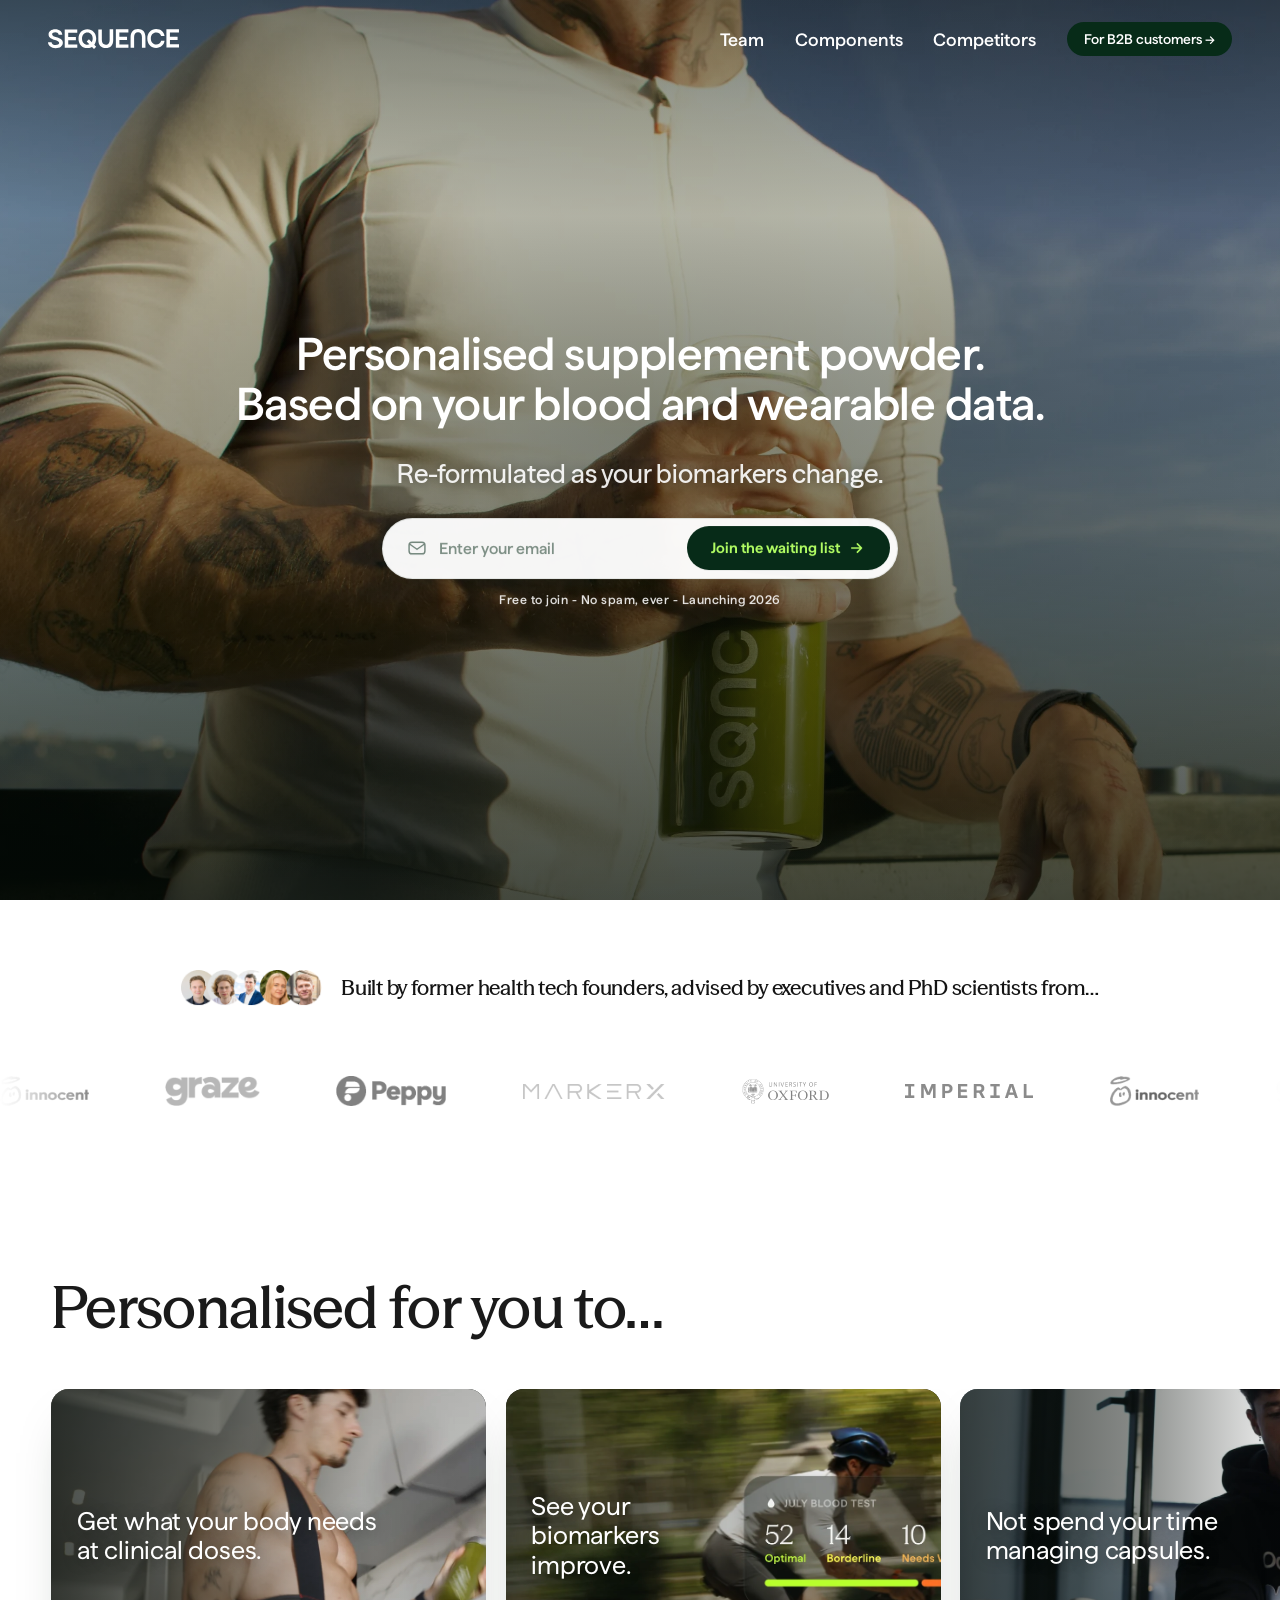
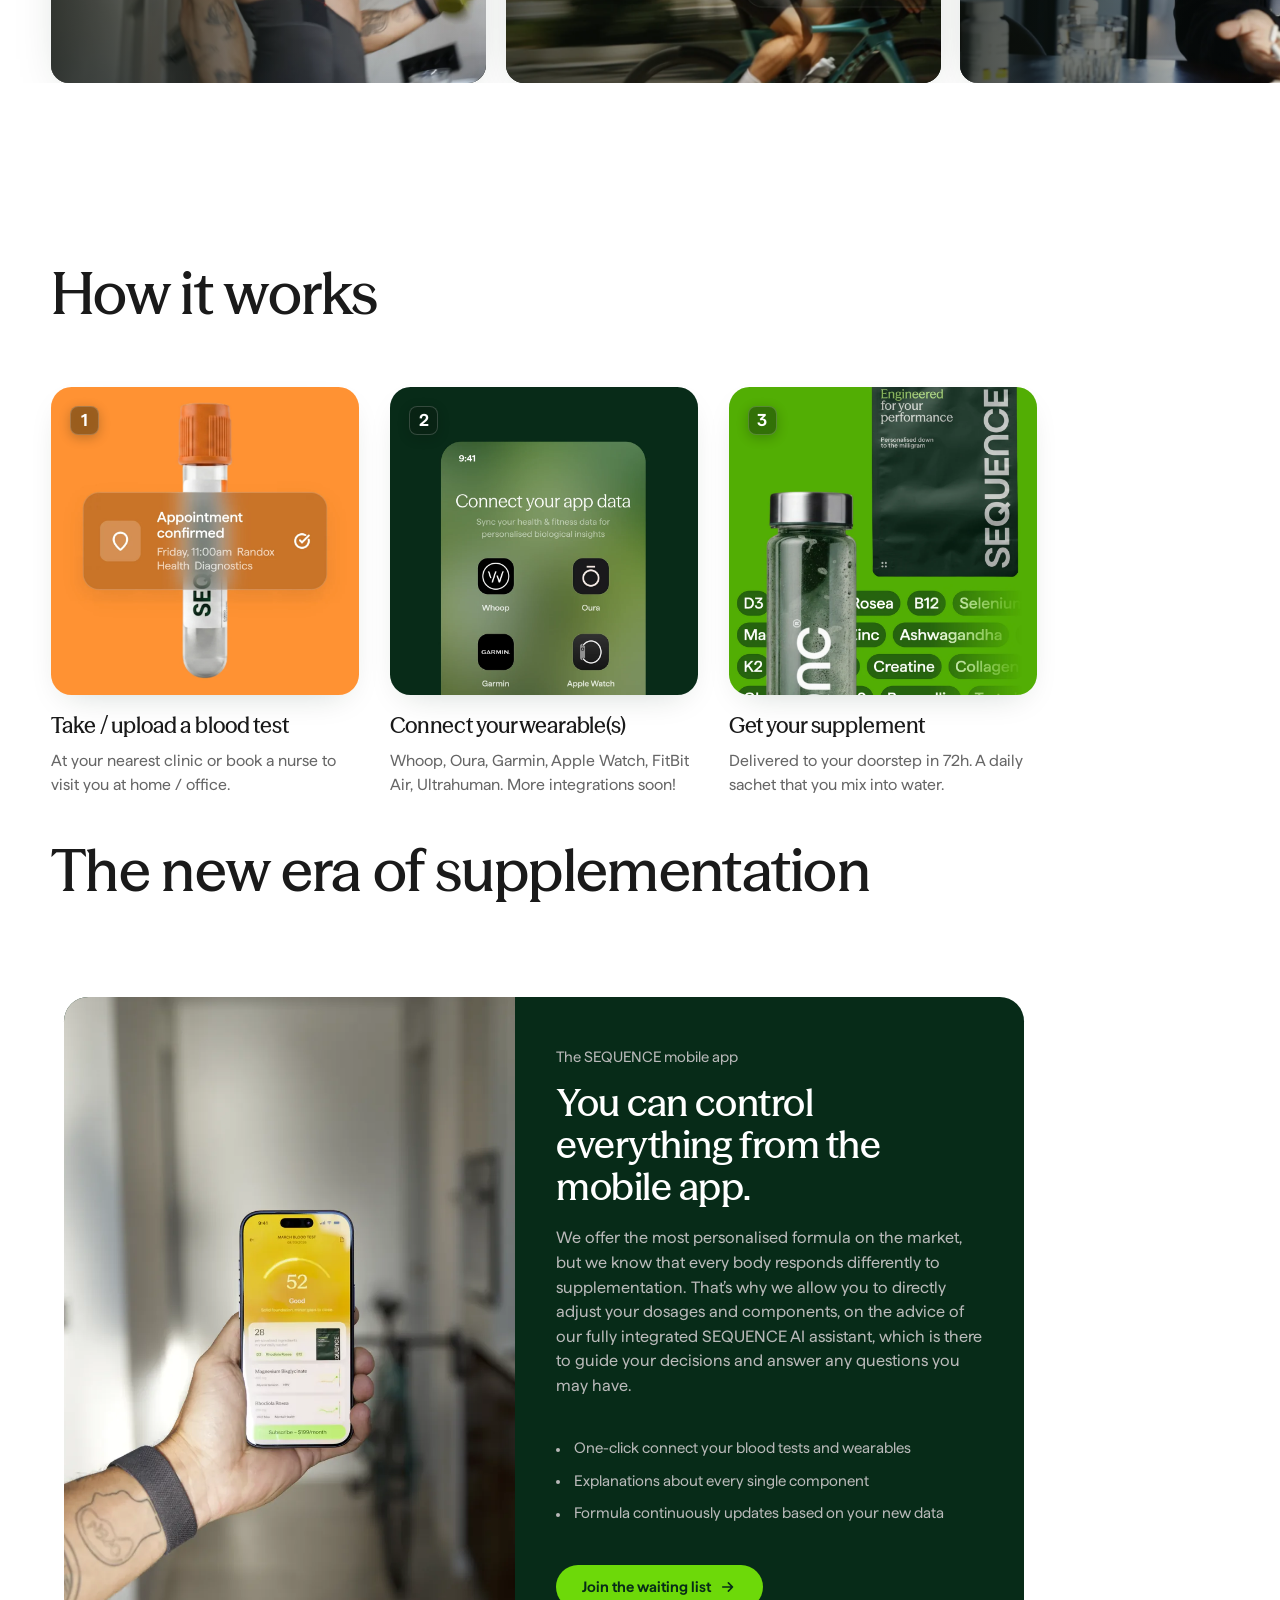
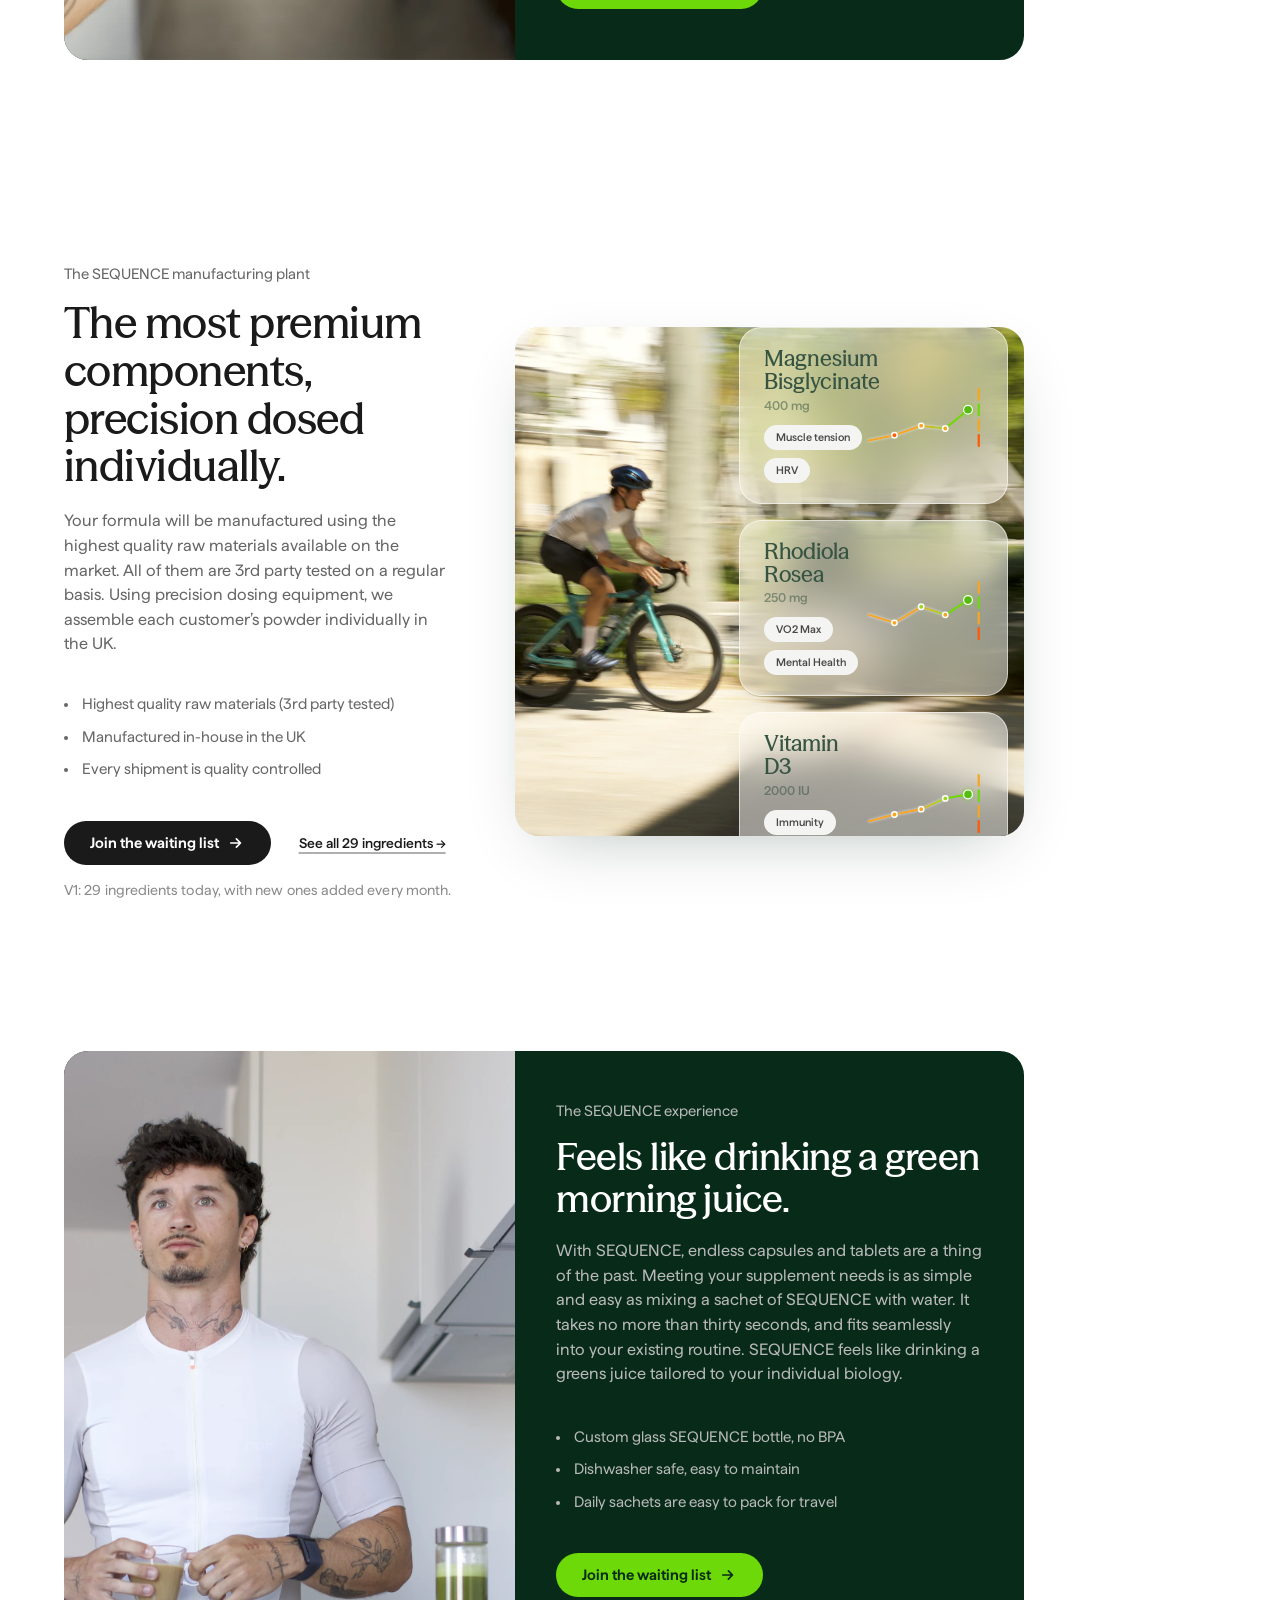
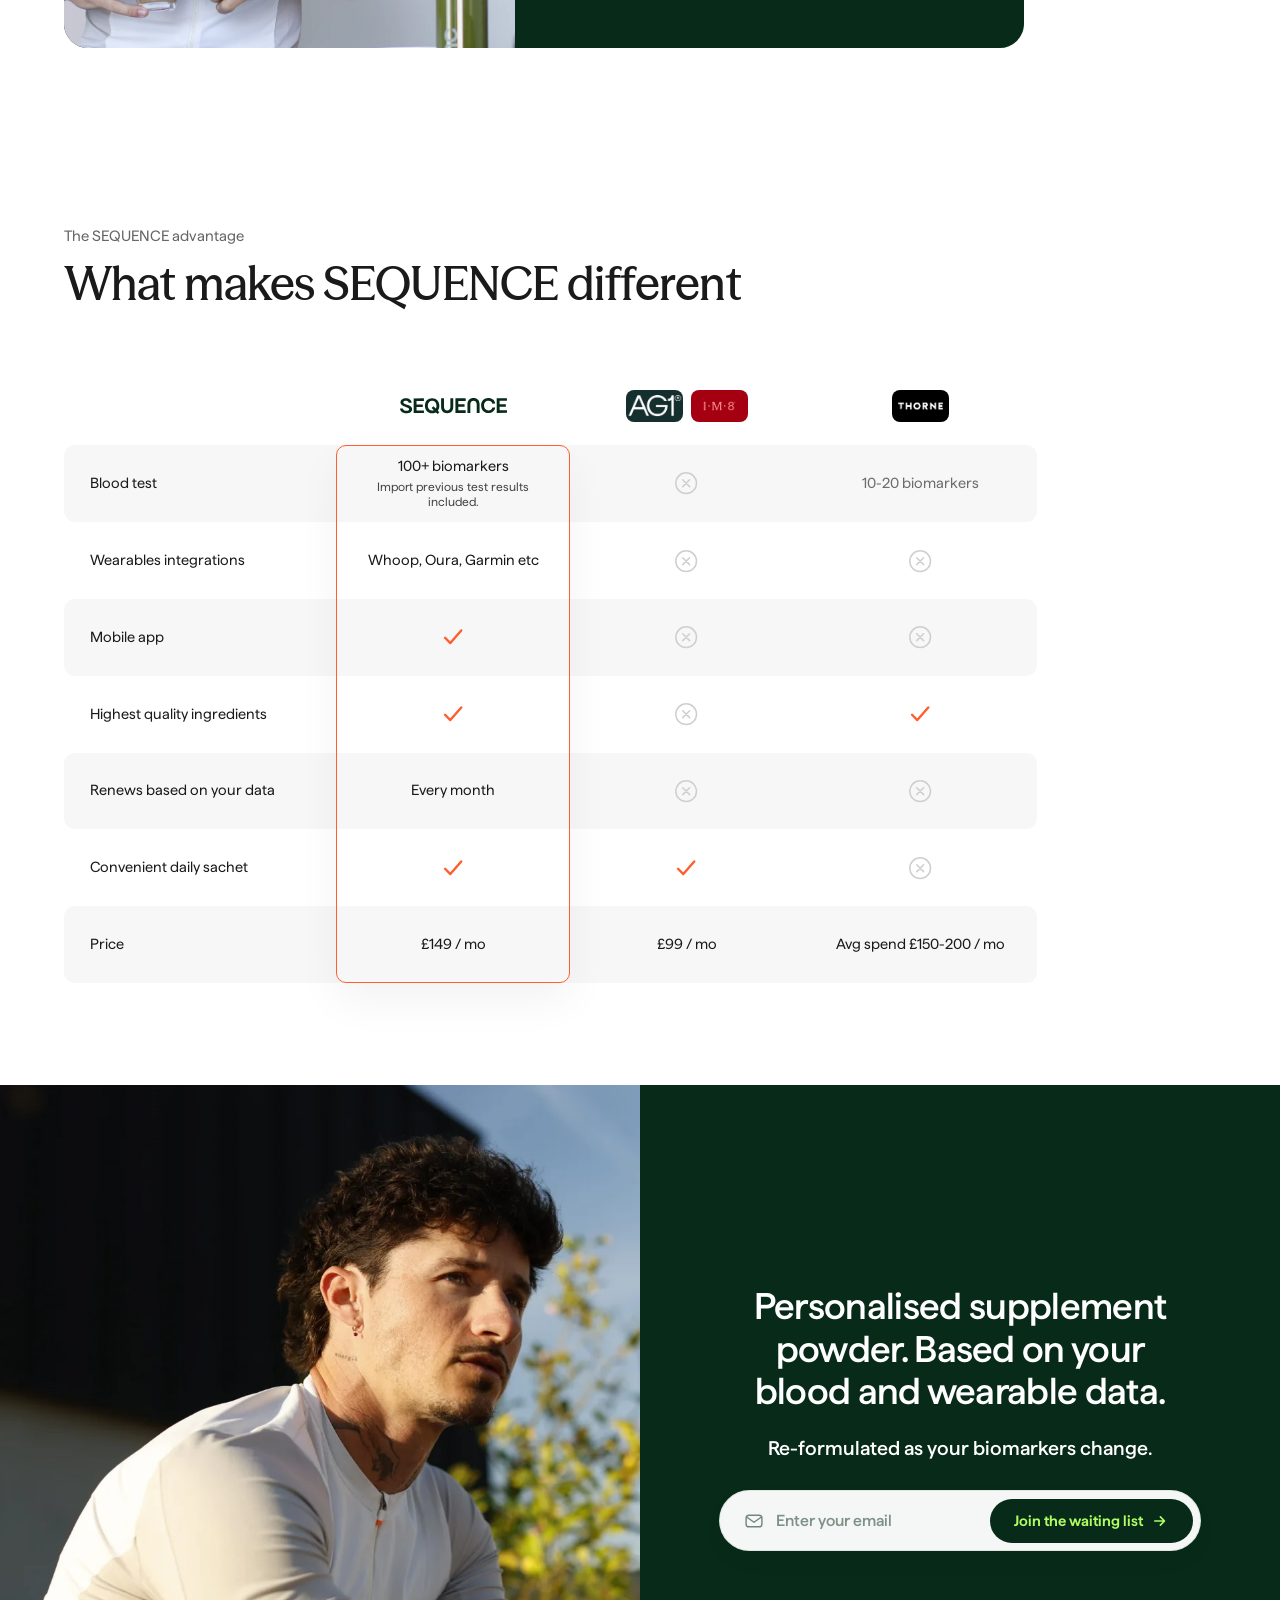
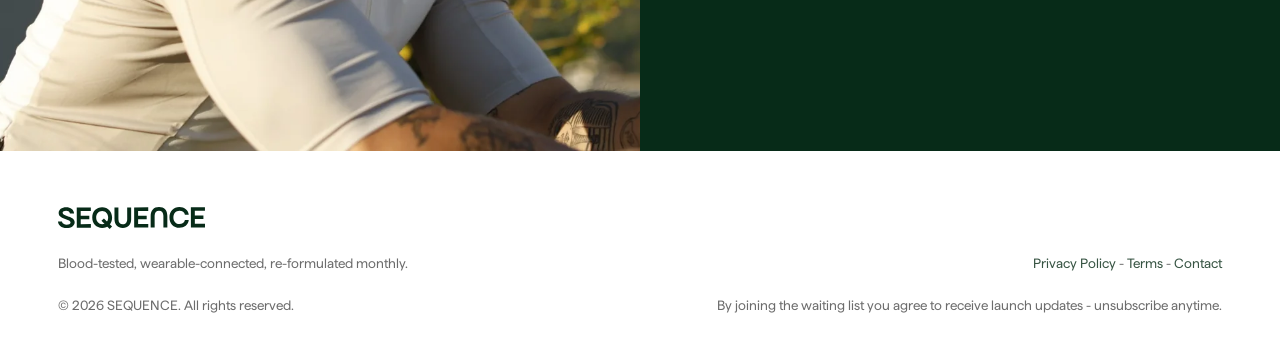
==== commit 39656cf5: "Rewrite the drinking-experience copy and the comparison headline New copy supplied by Sander. Two de" ====
--- a/index.html
+++ b/index.html
@@ -1019,7 +1019,7 @@
     <div class="drink-panel">
       <p class="drink-label">The SEQUENCE experience</p>
       <h2 class="drink-title">Feels like drinking a green morning juice.</h2>
-      <p class="drink-desc">Instead of endless capsules, drop the powder from your sachet into the water bottle. Takes 30s and done. Enjoy your morning, accompanied by the green juice that&rsquo;s customised to your biology.</p>
+      <p class="drink-desc">With SEQUENCE, endless capsules and tablets are a thing of the past. Meeting your supplement needs is as simple and easy as mixing a sachet of SEQUENCE with water. It takes no more than thirty seconds, and fits seamlessly into your existing routine. SEQUENCE feels like drinking a greens juice tailored to your individual biology.</p>
       <ul class="drink-points">
         <li>Custom glass SEQUENCE bottle, no BPA</li>
         <li>Dishwasher safe, easy to maintain</li>
@@ -1035,7 +1035,7 @@
 <section class="cmp reveal" id="advantage">
   <div class="cmp-inner">
     <p class="cmp-label">The SEQUENCE advantage</p>
-    <h2 class="cmp-title">This is what you get that competitors don&rsquo;t offer</h2>
+    <h2 class="cmp-title">What makes SEQUENCE different</h2>
 
     <div class="cmp-toggle" role="group" aria-label="Choose a competitor to compare against SEQUENCE">
       <button type="button" class="cmp-tog on" data-comp="ag" aria-pressed="true">AG1 and IM8</button>
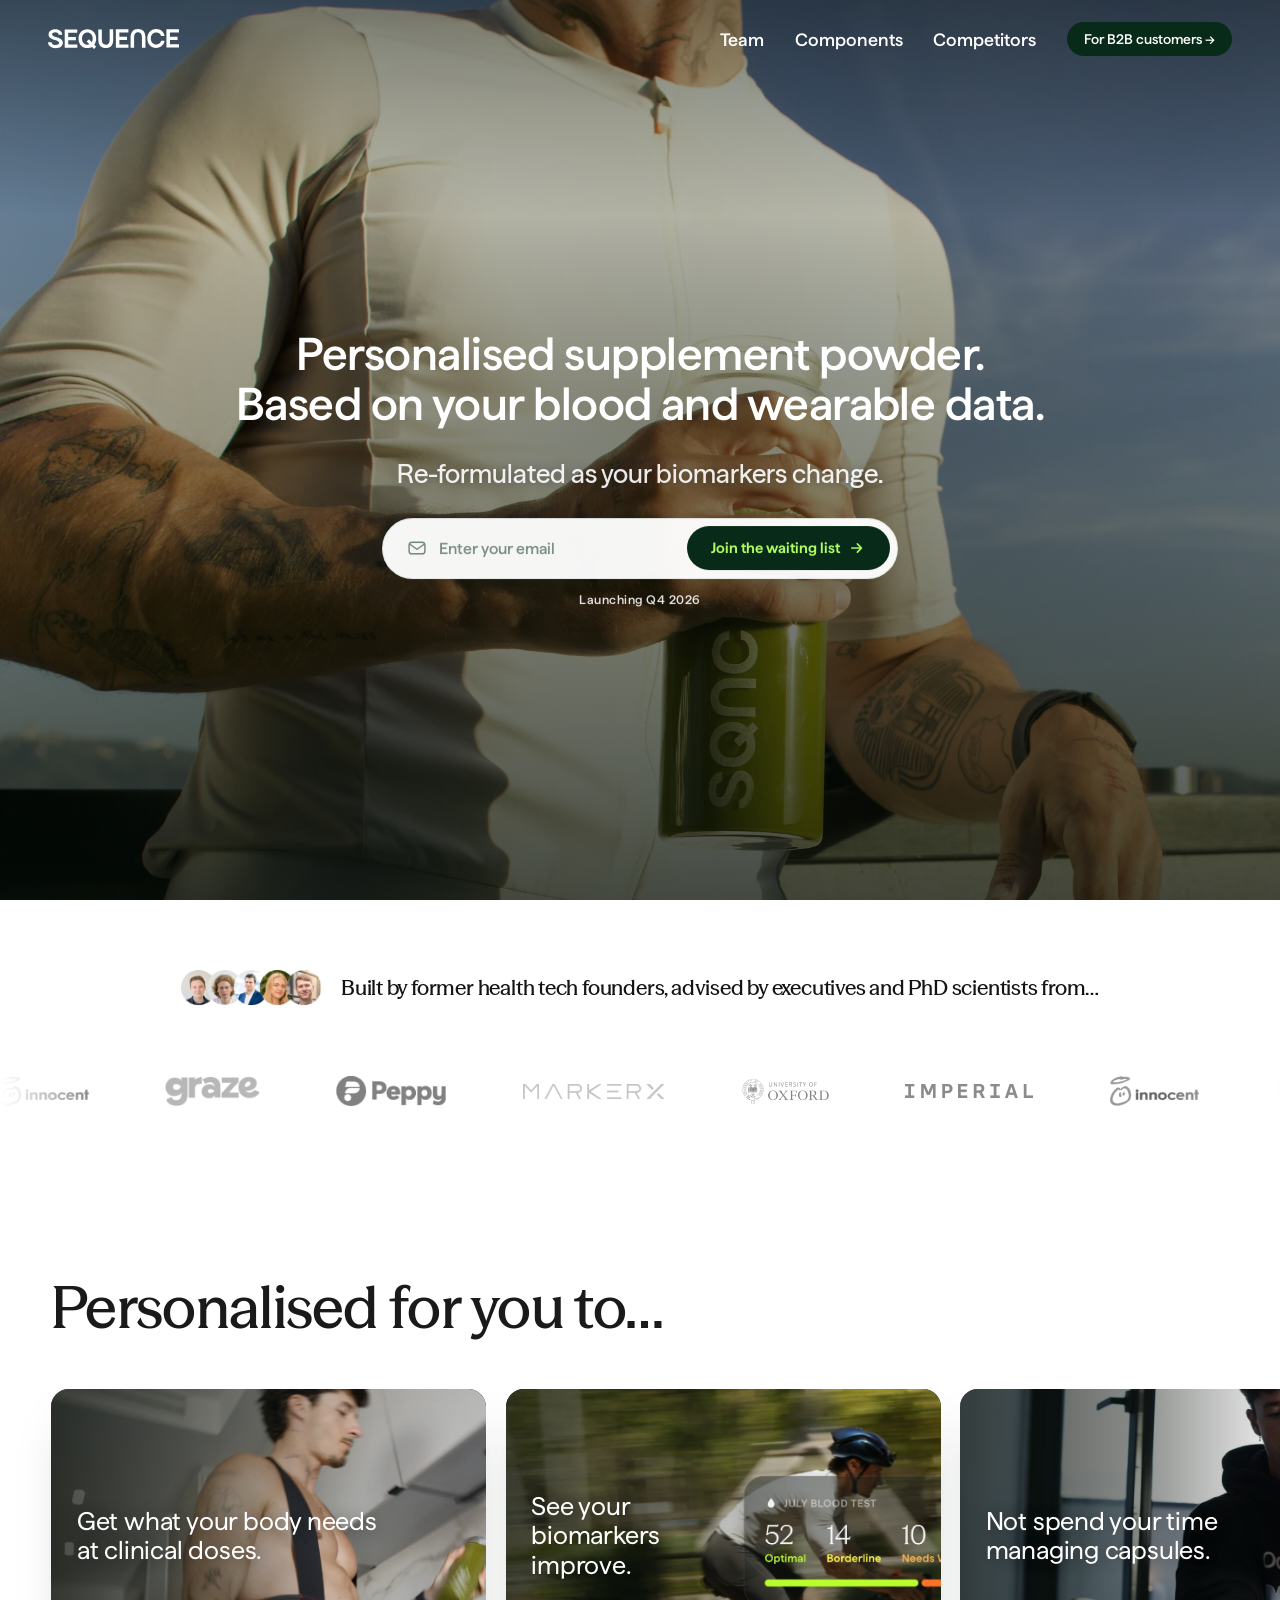
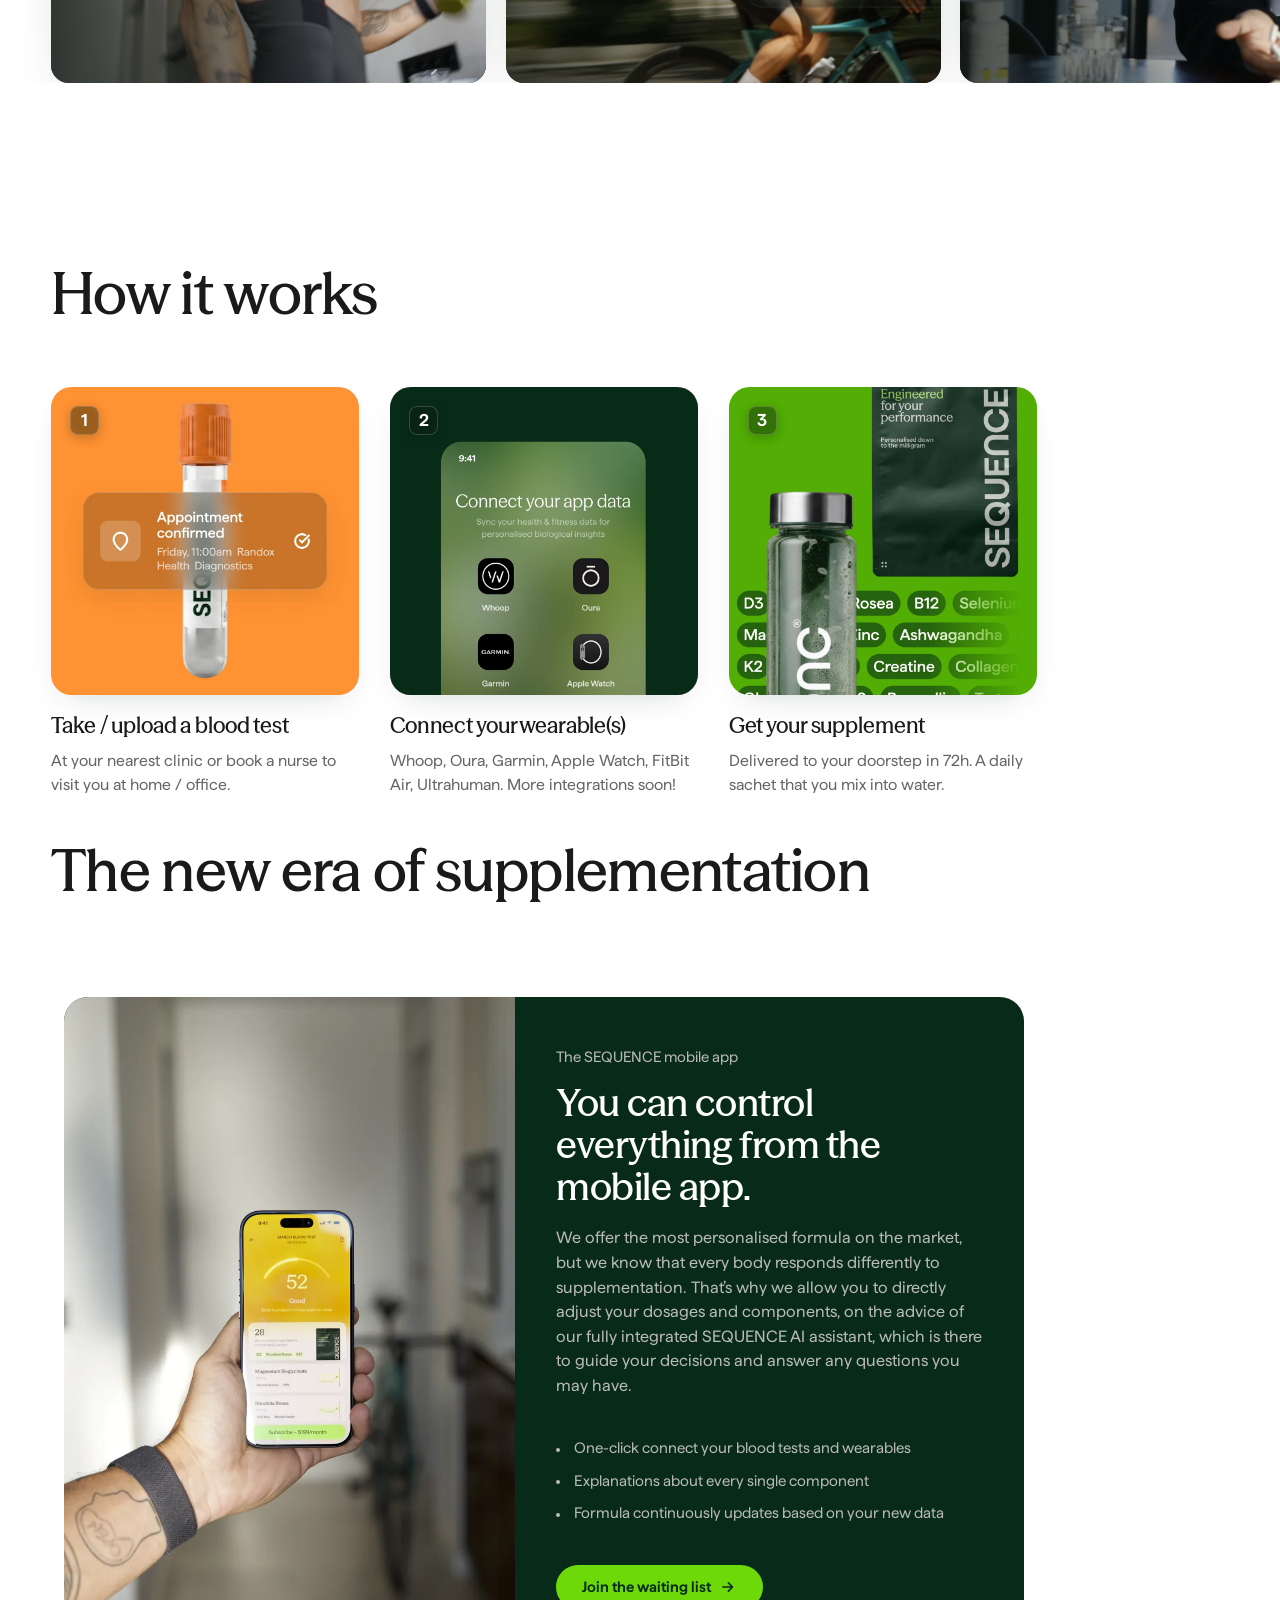
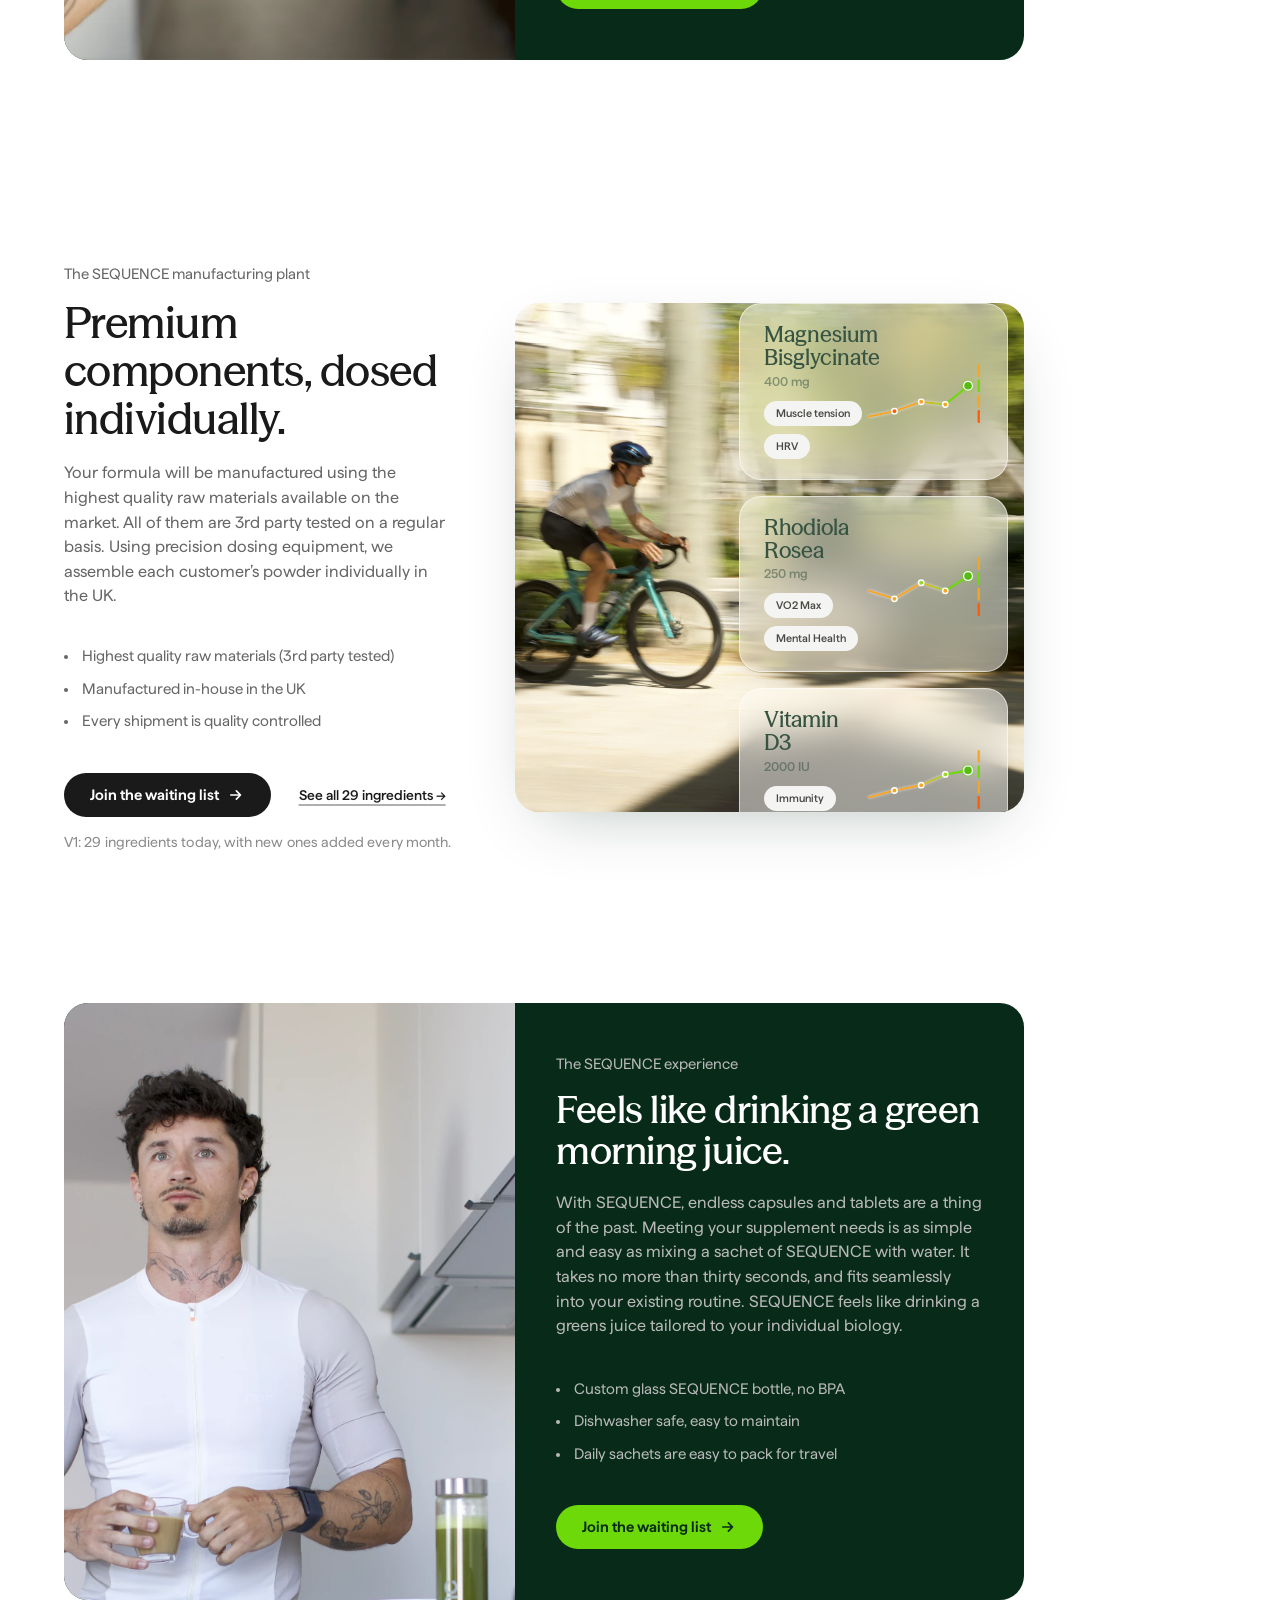
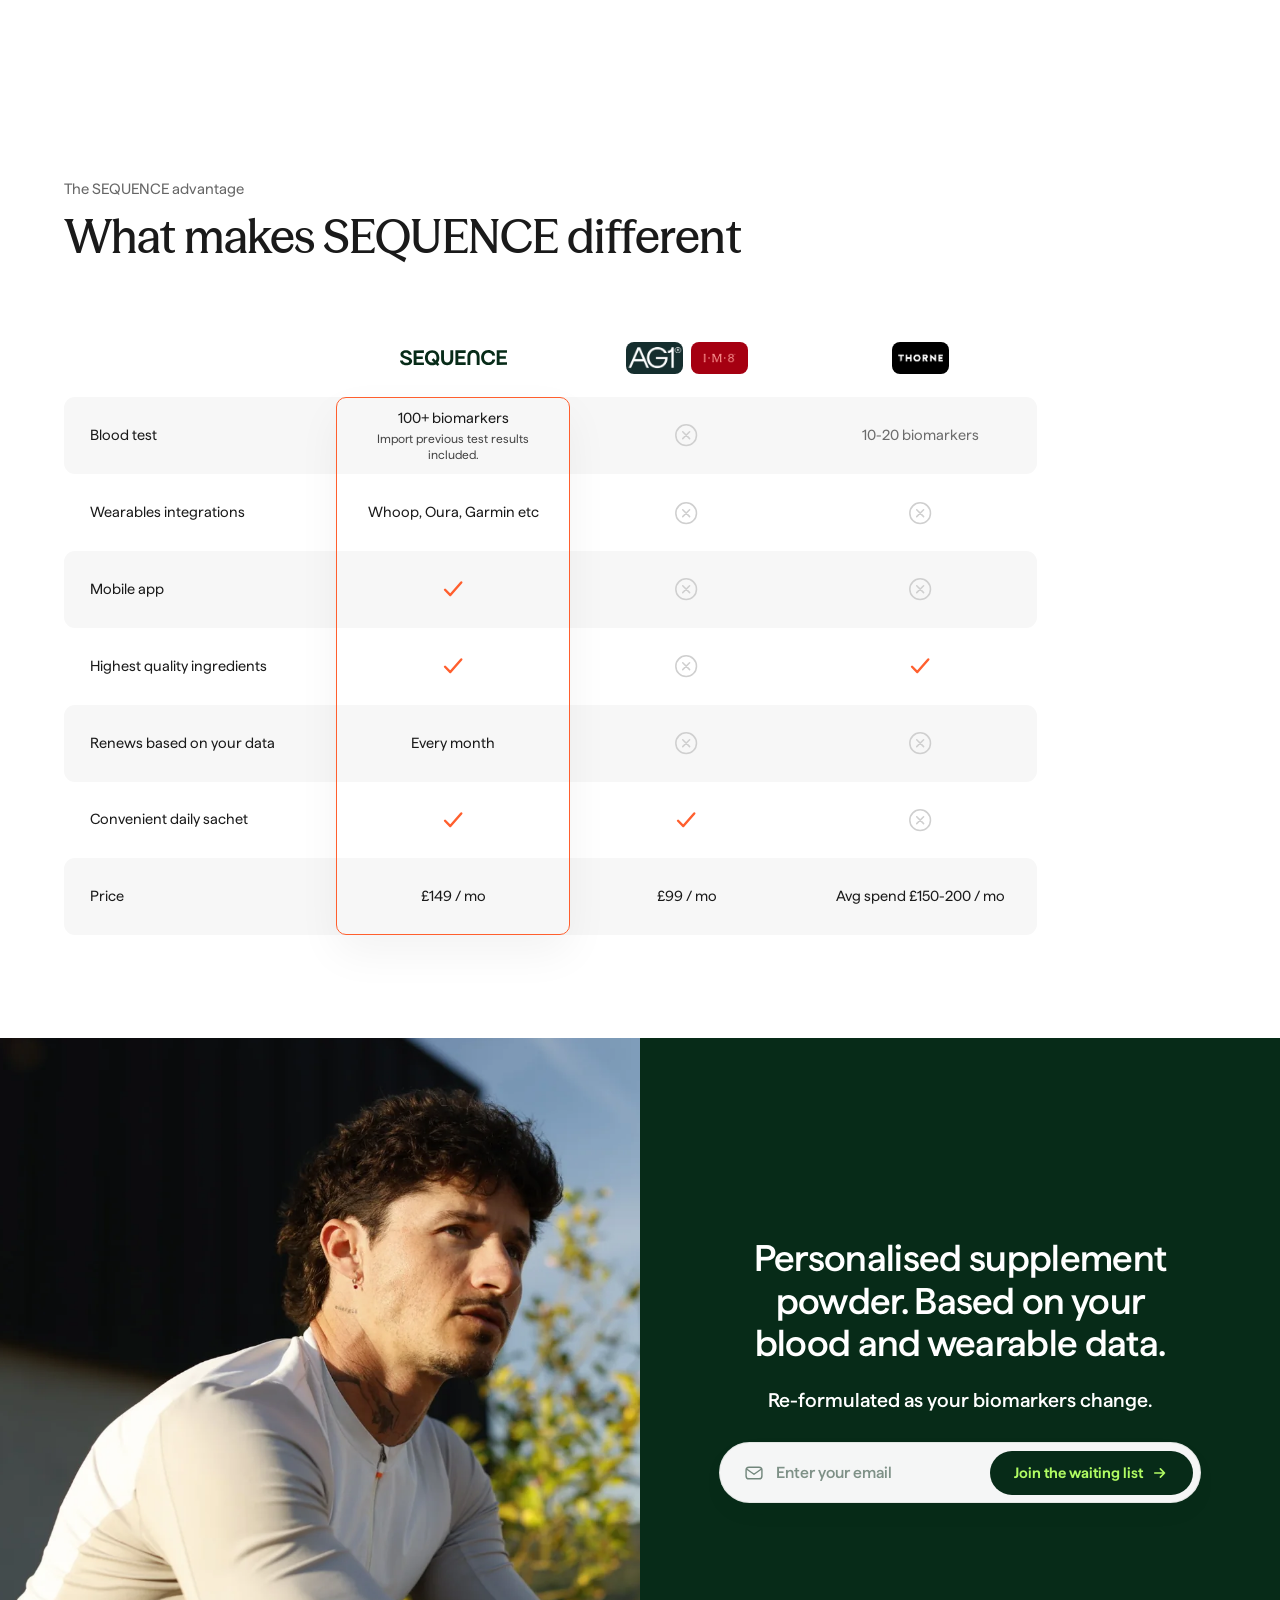
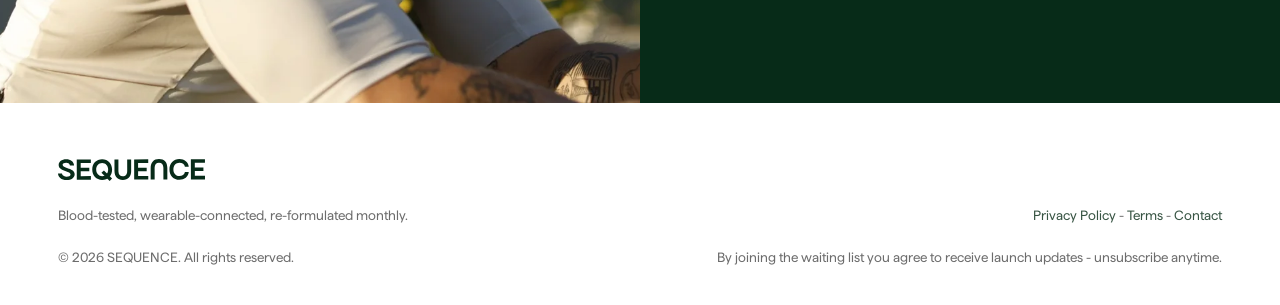
==== commit 852ba24a: "Shorten the components headline and the waitlist note "The most premium components, precision dosed " ====
--- a/index.html
+++ b/index.html
@@ -843,7 +843,7 @@
         <svg width="18" height="18" viewBox="0 0 24 24" fill="none" stroke="currentColor" stroke-width="2.2" stroke-linecap="round" stroke-linejoin="round" aria-hidden="true"><path d="M5 12h13m0 0-5.5-5.5M18 12l-5.5 5.5"/></svg>
       </button>
     </form>
-    <p class="micro">Free to join - No spam, ever - Launching 2026</p>
+    <p class="micro">Launching Q4 2026</p>
     <div class="joined-pill" role="status">
       <svg width="20" height="20" viewBox="0 0 24 24" fill="none" stroke="#B1FC63" stroke-width="2.4" aria-hidden="true"><path d="m4.5 12.5 5 5 10-11"/></svg>
       <b>You're on the list - we'll email you at launch.</b>
@@ -970,7 +970,7 @@
 <section class="comp reveal" id="components">
   <div class="comp-text">
     <p class="comp-label">The SEQUENCE manufacturing plant</p>
-    <h2 class="comp-title">The most premium components, precision dosed individually.</h2>
+    <h2 class="comp-title">Premium components, dosed individually.</h2>
     <p class="comp-desc">Your formula will be manufactured using the highest quality raw materials available on the market. All of them are 3rd party tested on a regular basis. Using precision dosing equipment, we assemble each customer&rsquo;s powder individually in the UK.</p>
     <ul class="comp-points">
       <li>Highest quality raw materials (3rd party tested)</li>
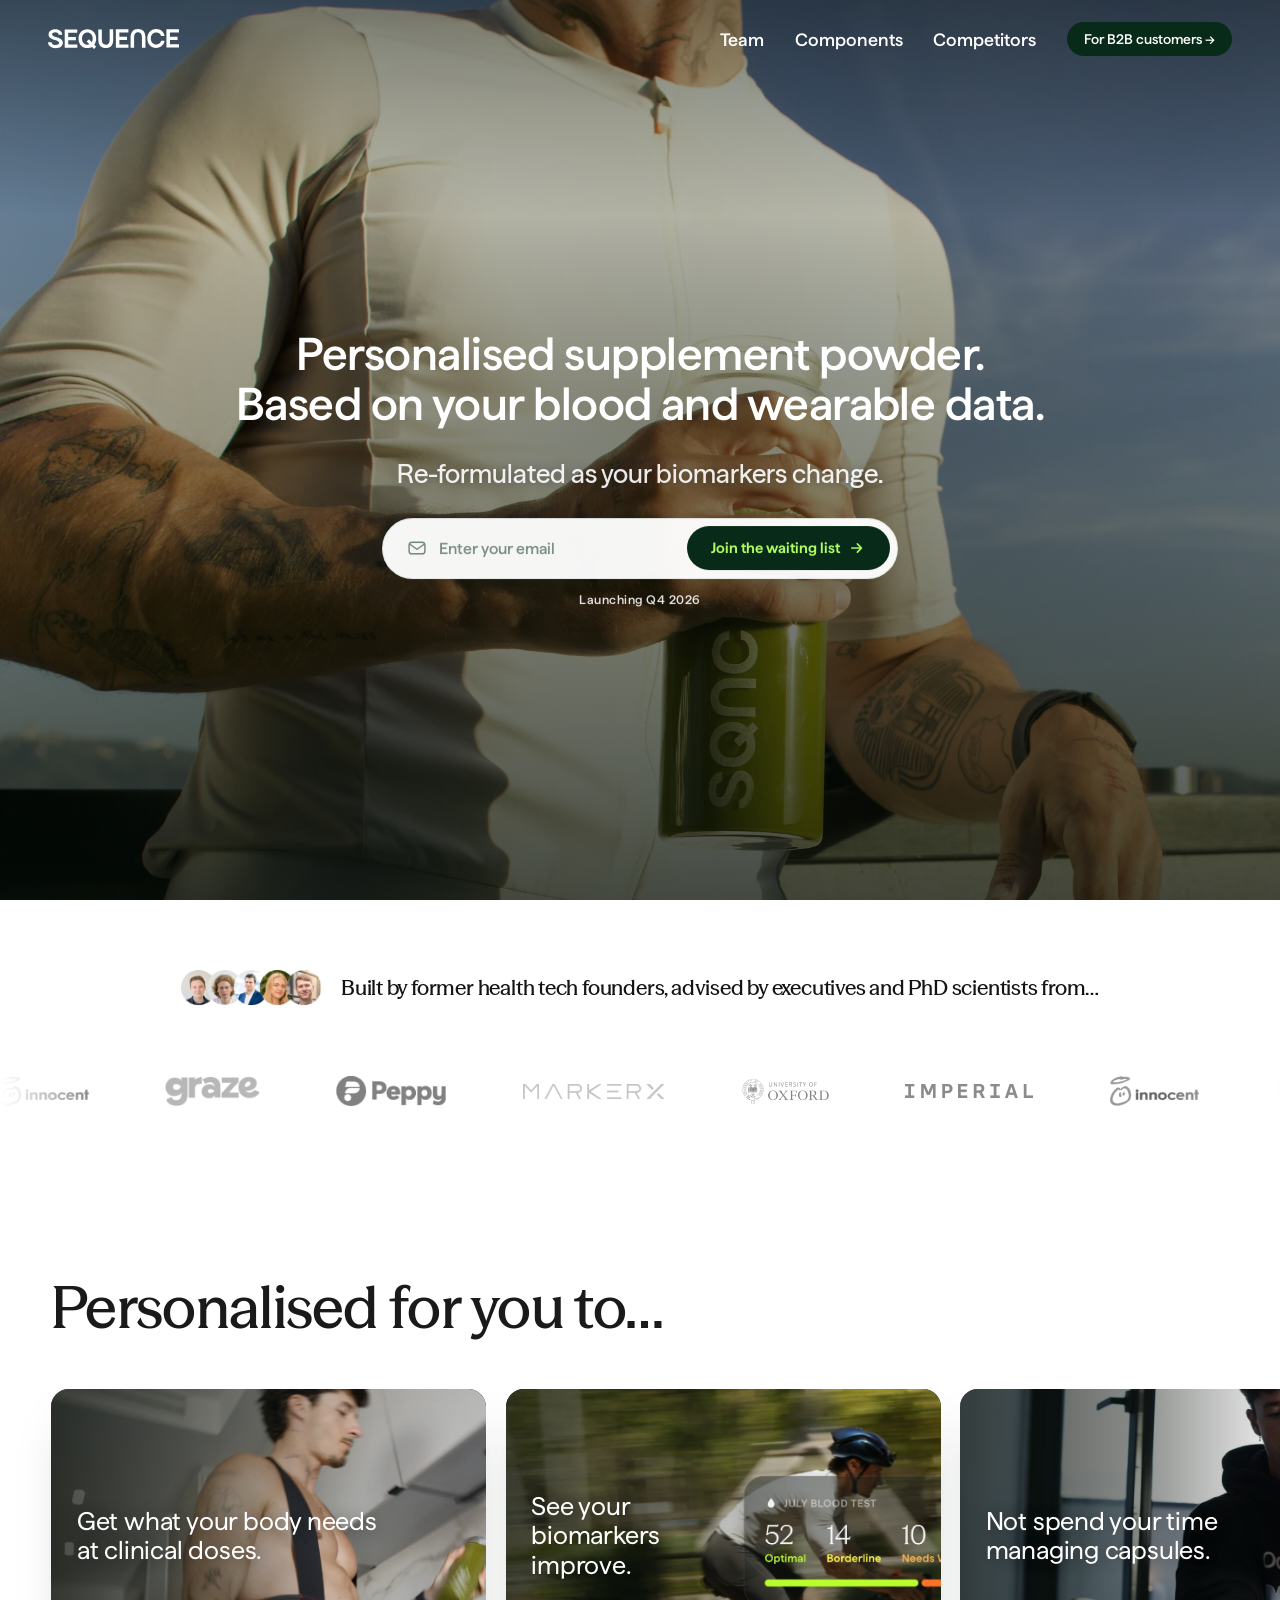
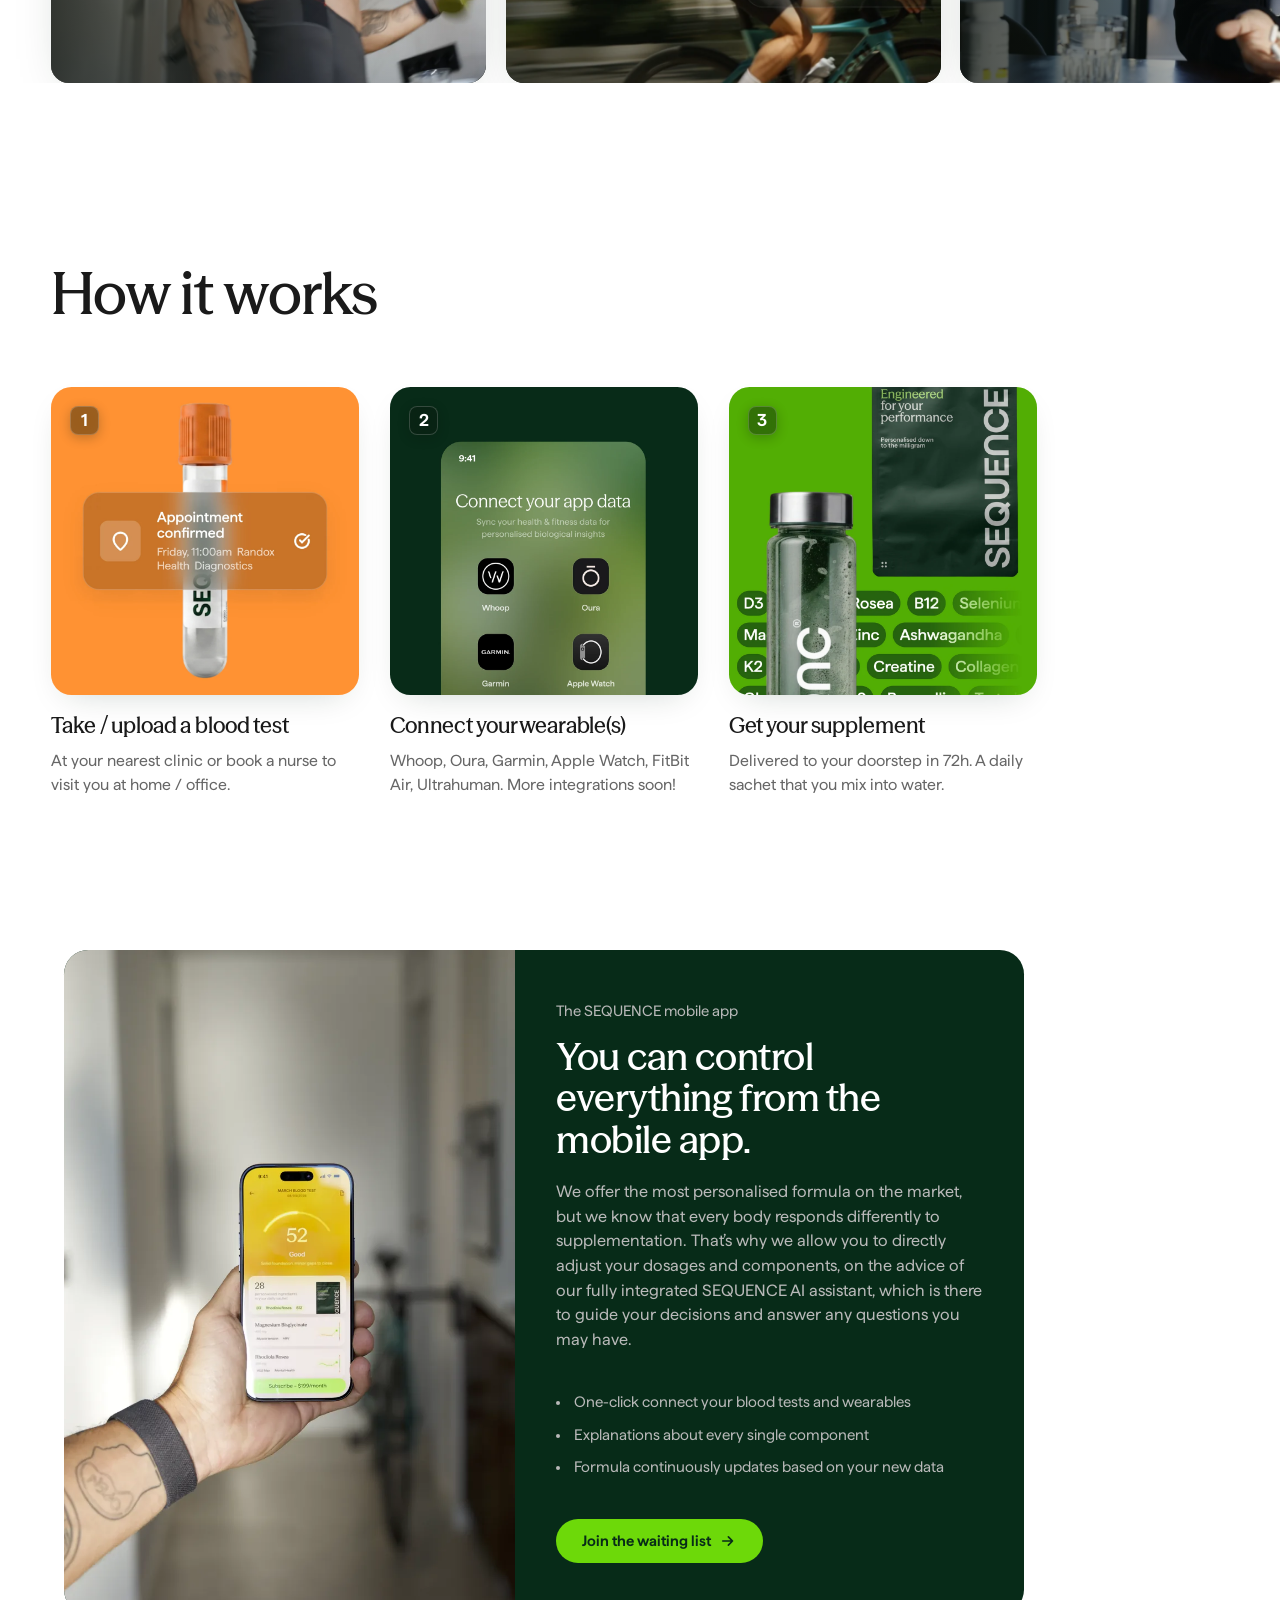
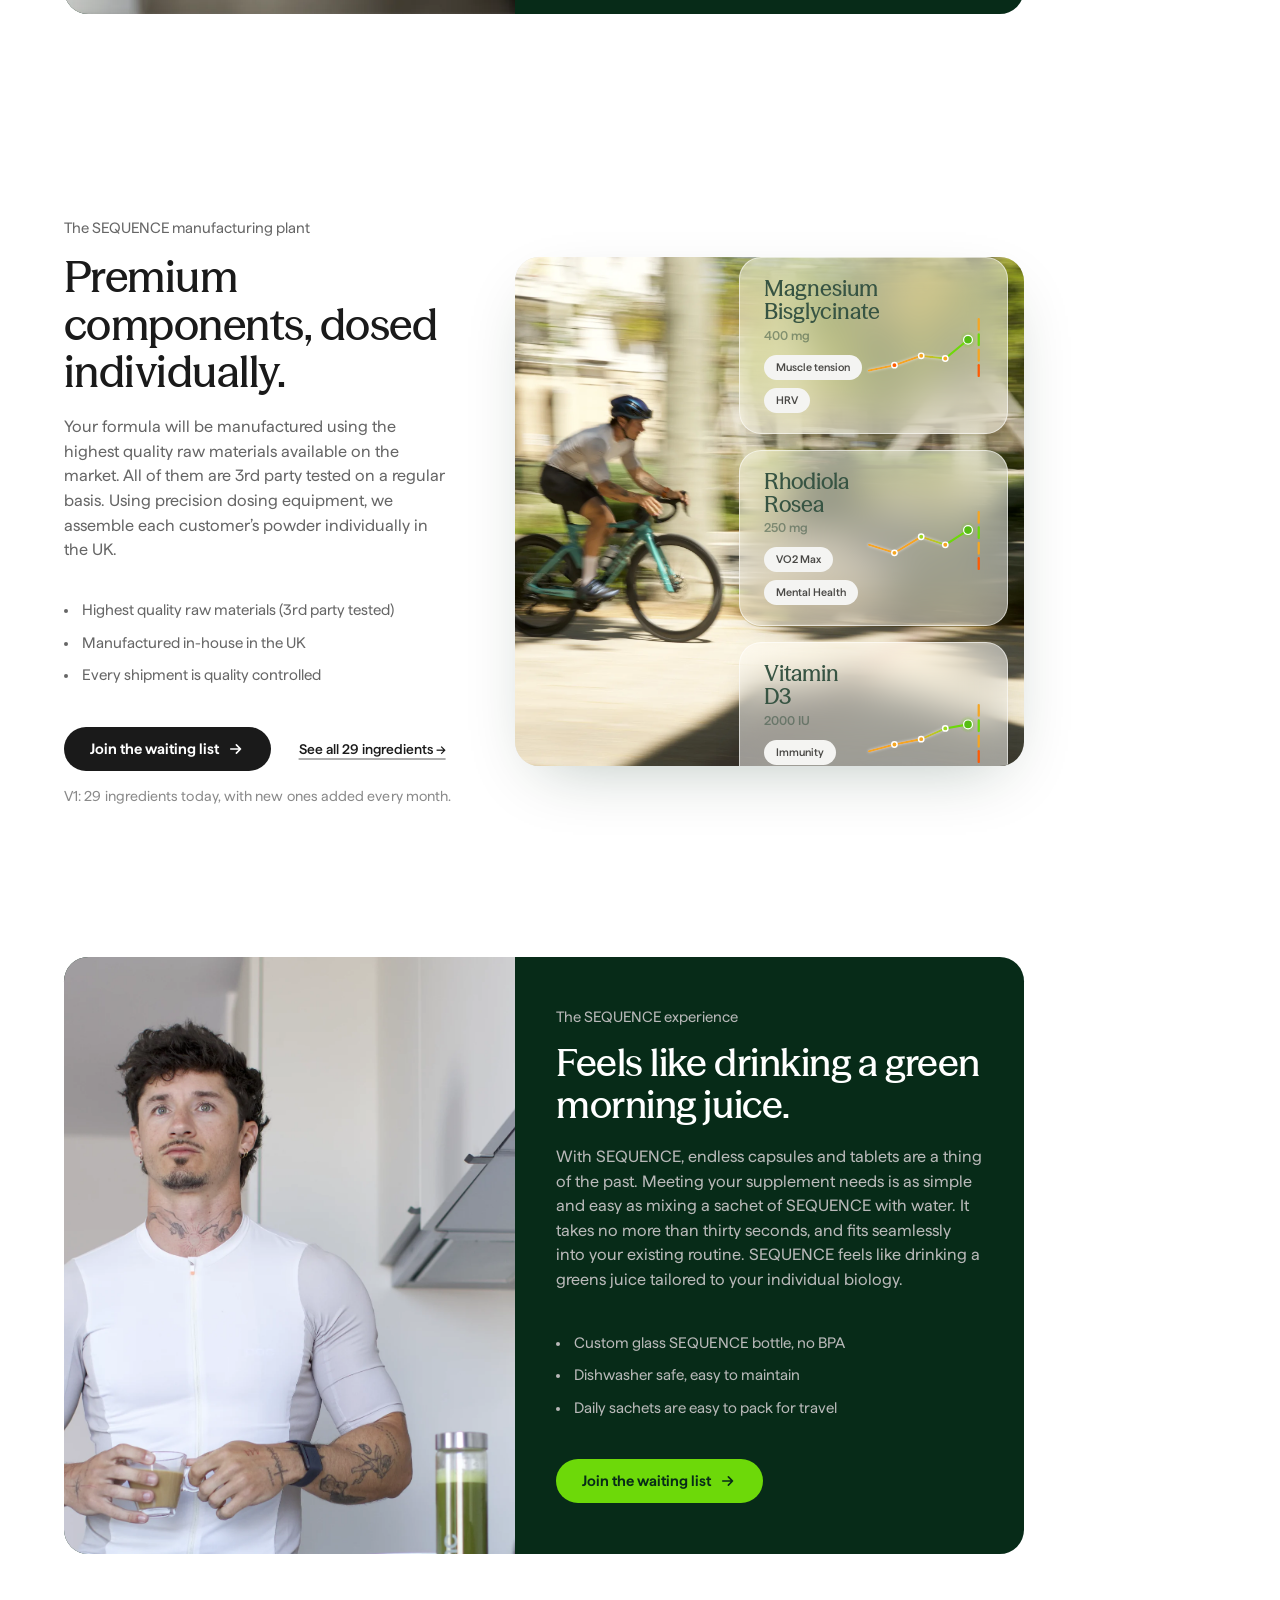
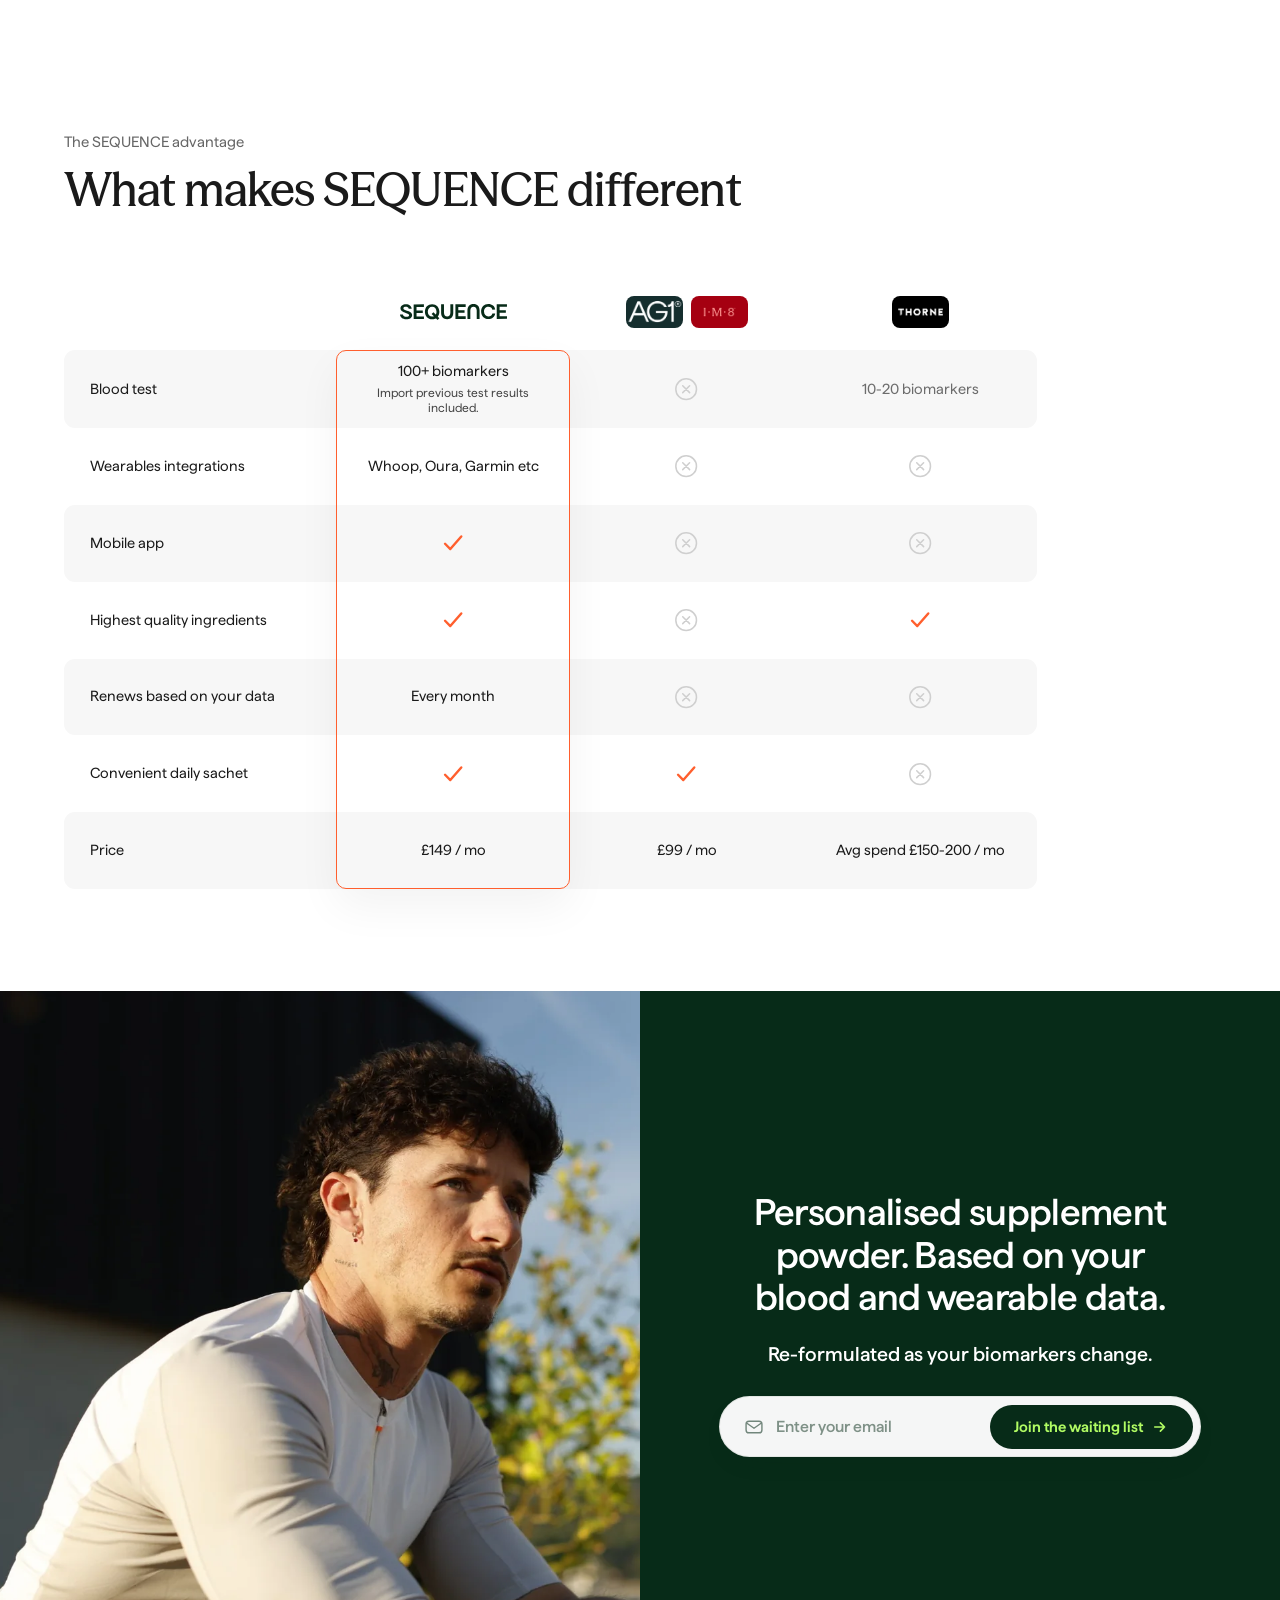
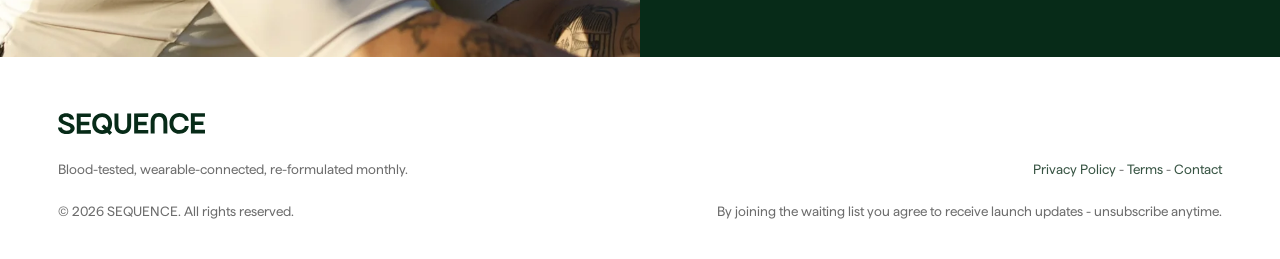
==== commit 552845b3: "Remove "The new era of supplementation" Removed the whole .seq-intro block, not just the h2. Its sub" ====
--- a/index.html
+++ b/index.html
@@ -932,11 +932,6 @@
   </div>
 </section>
 
-  <div class="seq-intro">
-    <div class="hiw-head">
-      <h2>The new era of supplementation</h2>
-    </div>
-  </div>
 
 
 <nav class="side-menu" aria-hidden="true">
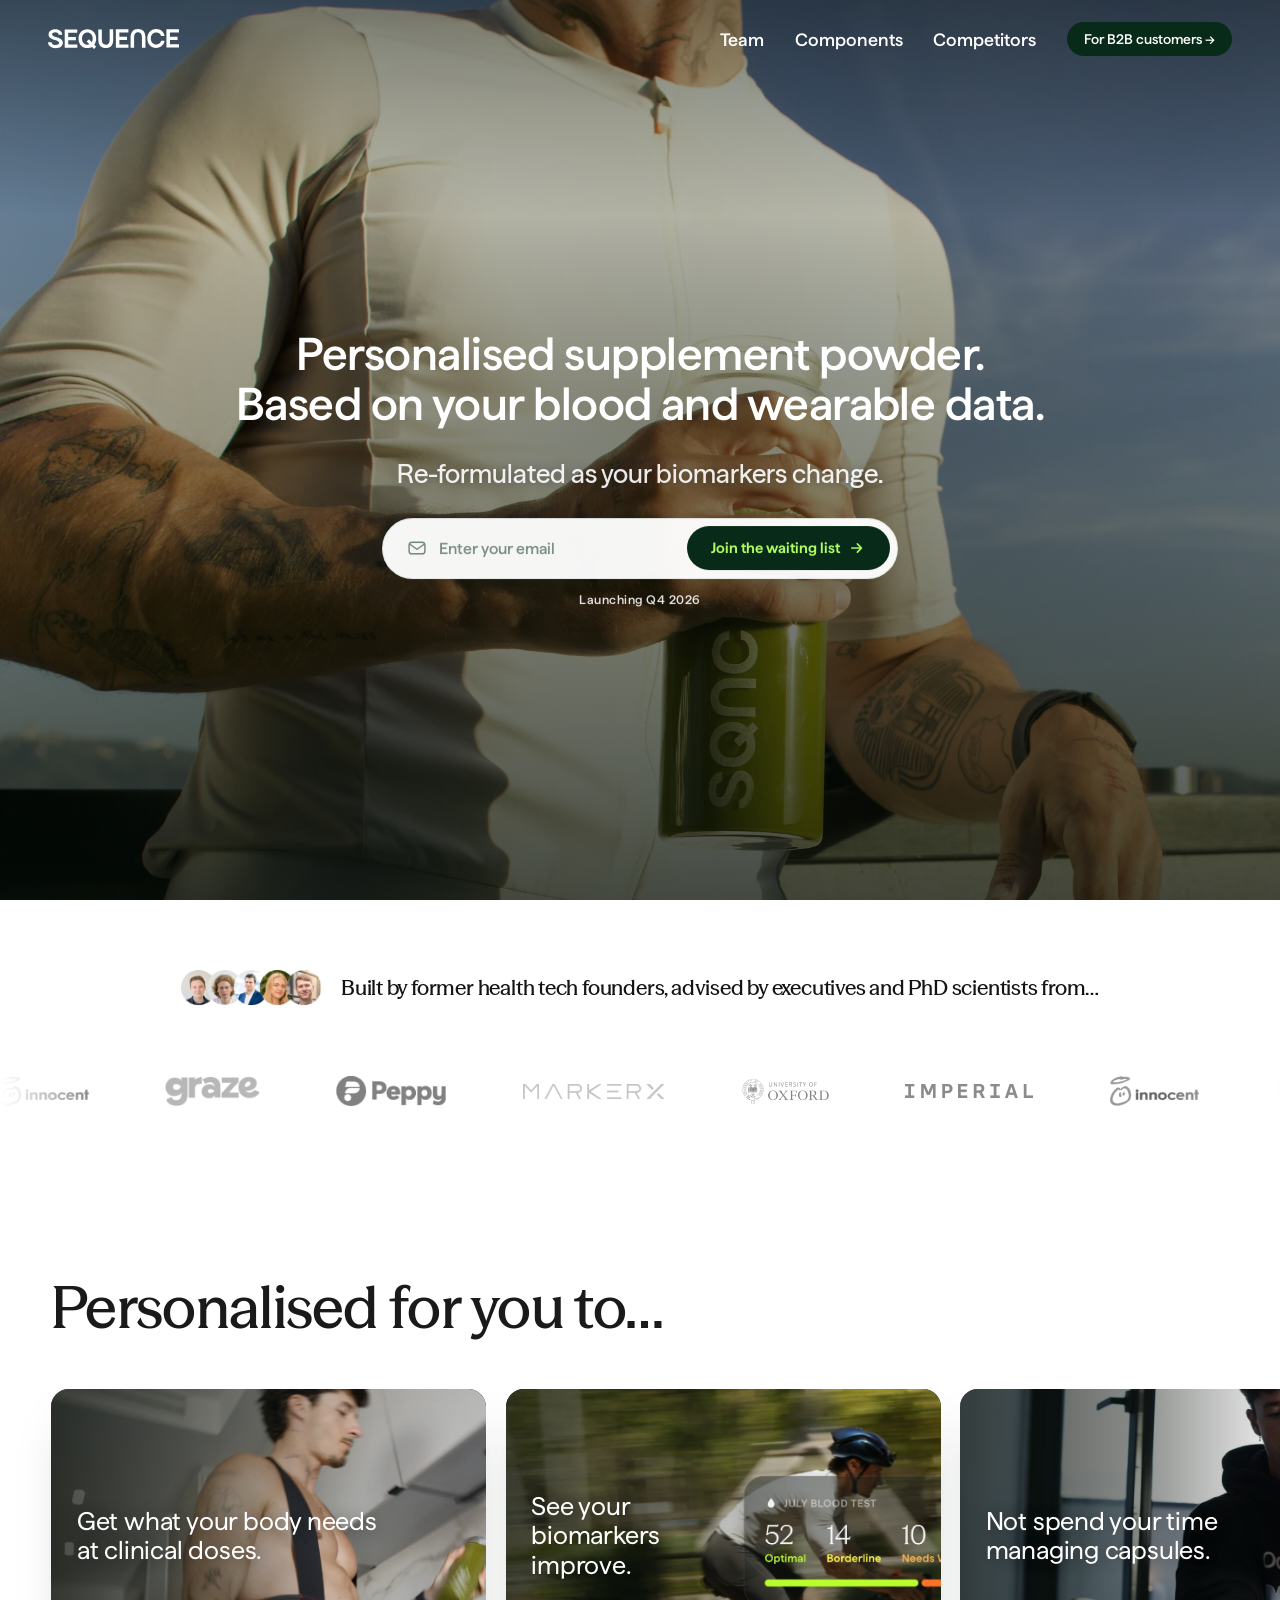
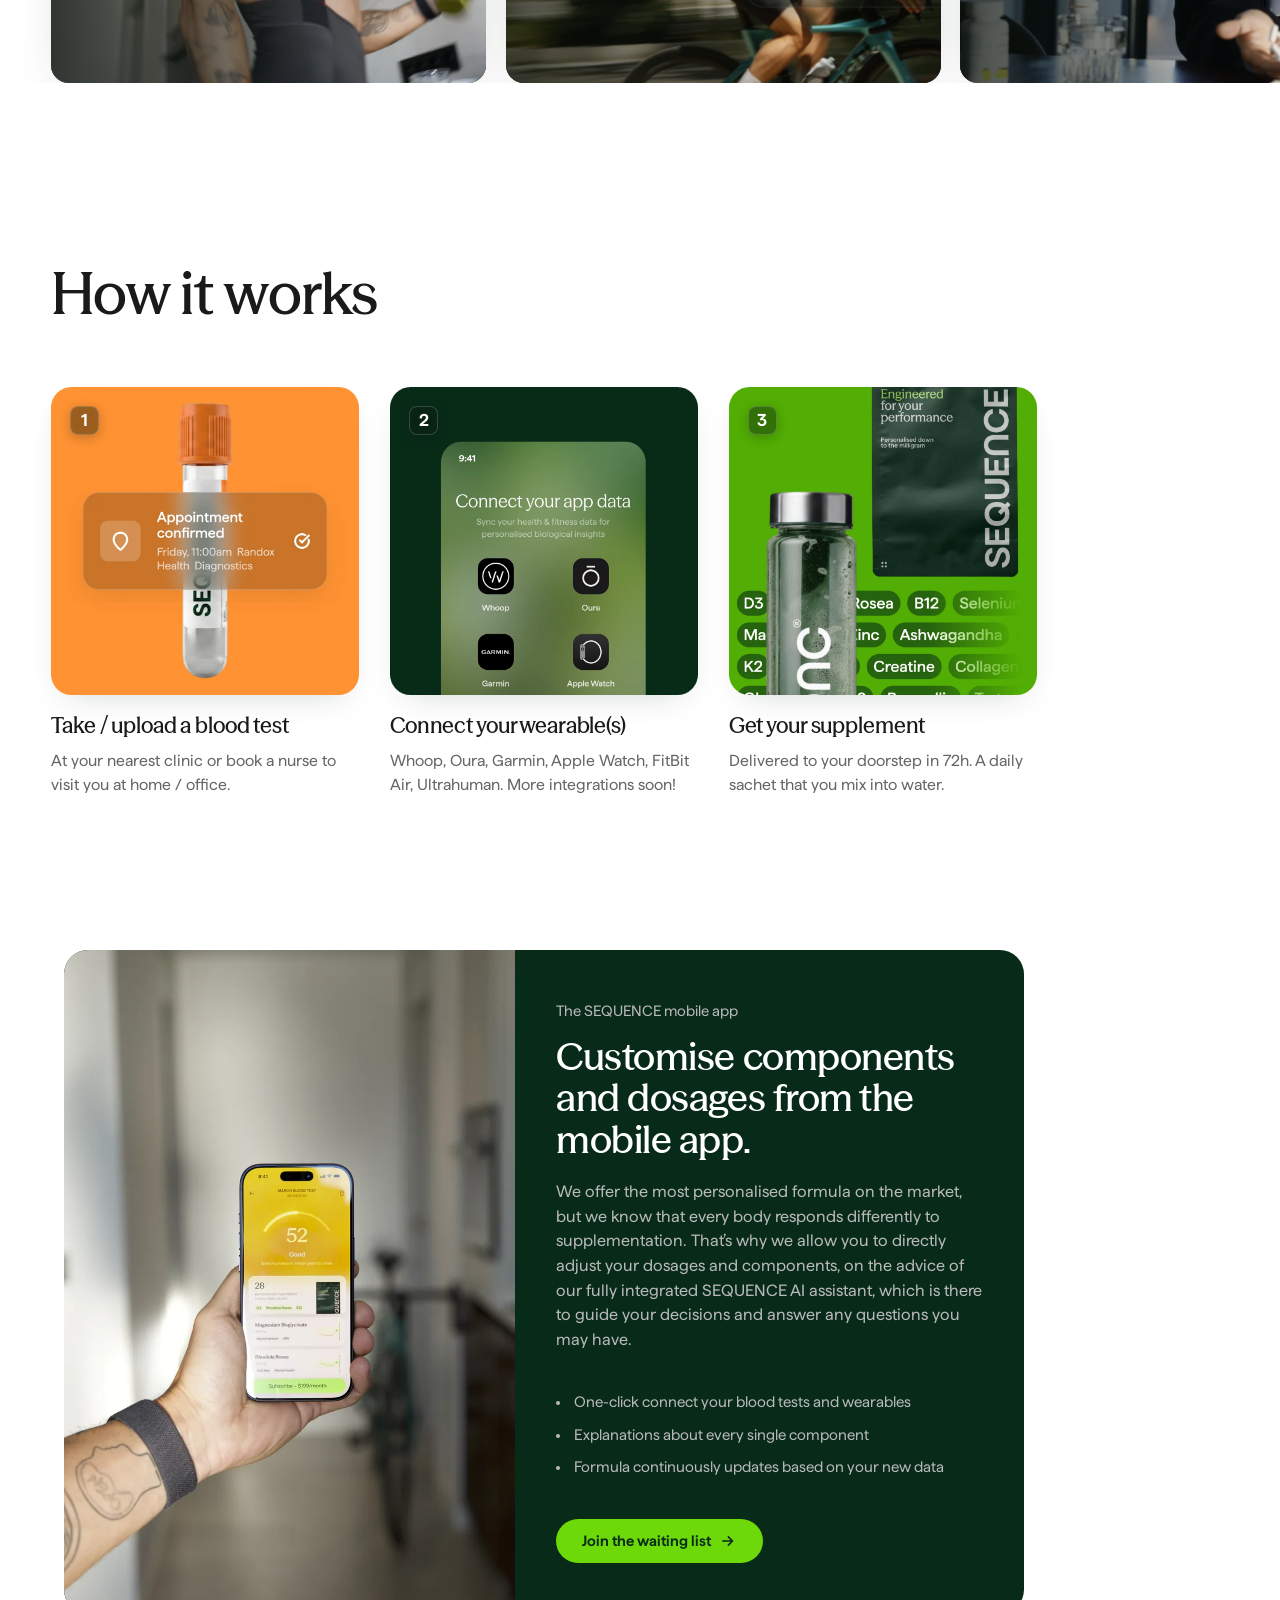
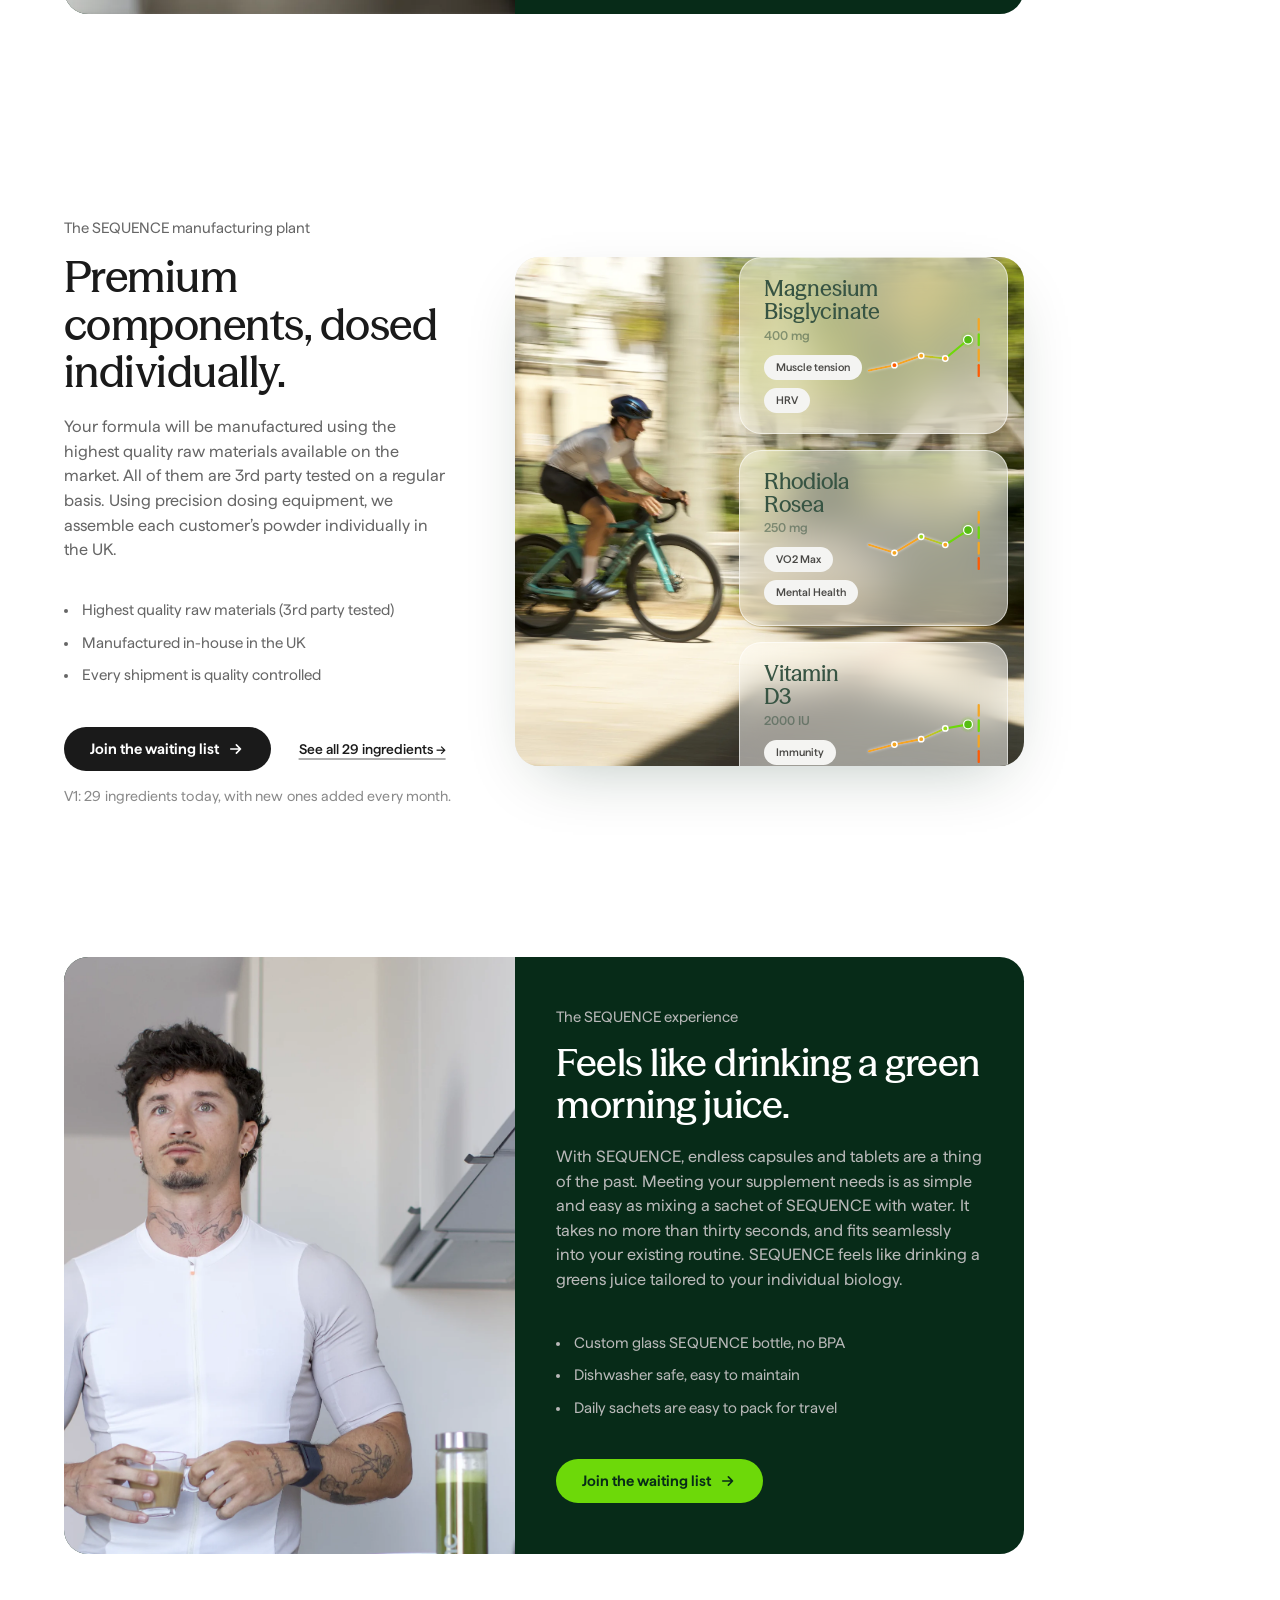
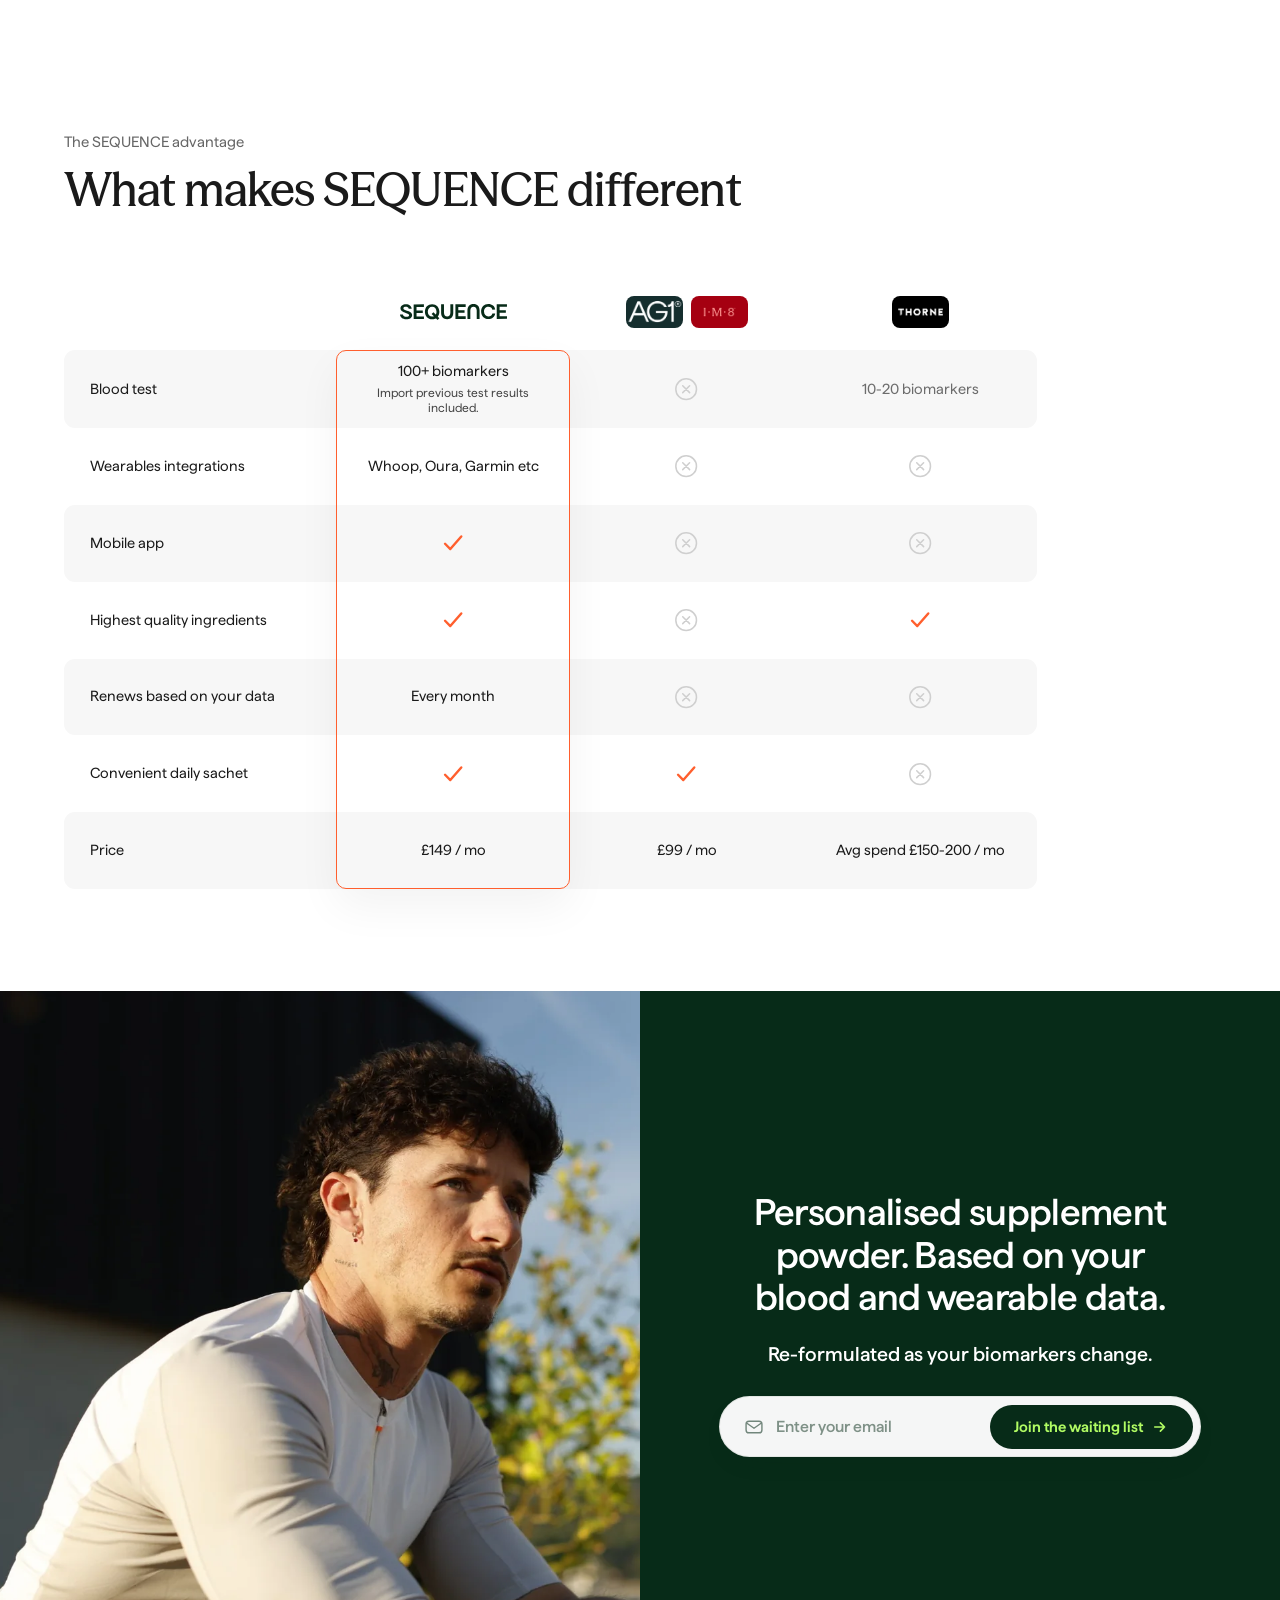
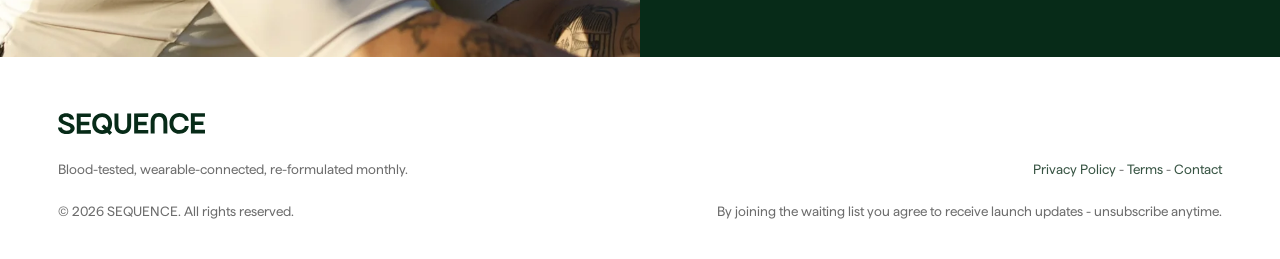
==== commit 77fec2ea: "App section headline: "Customise components and dosages from the mobile app." Replaces "You can cont" ====
--- a/index.html
+++ b/index.html
@@ -948,7 +948,7 @@
     </div>
     <div class="app-panel">
       <p class="app-label">The SEQUENCE mobile app</p>
-      <h2 class="app-title">You can control everything from the mobile app.</h2>
+      <h2 class="app-title">Customise components and dosages from the mobile app.</h2>
       <p class="app-desc">We offer the most personalised formula on the market, but we know that every body responds differently to supplementation. That&rsquo;s why we allow you to directly adjust your dosages and components, on the advice of our fully integrated SEQUENCE AI assistant, which is there to guide your decisions and answer any questions you may have.</p>
       <ul class="app-points">
         <li>One-click connect your blood tests and wearables</li>
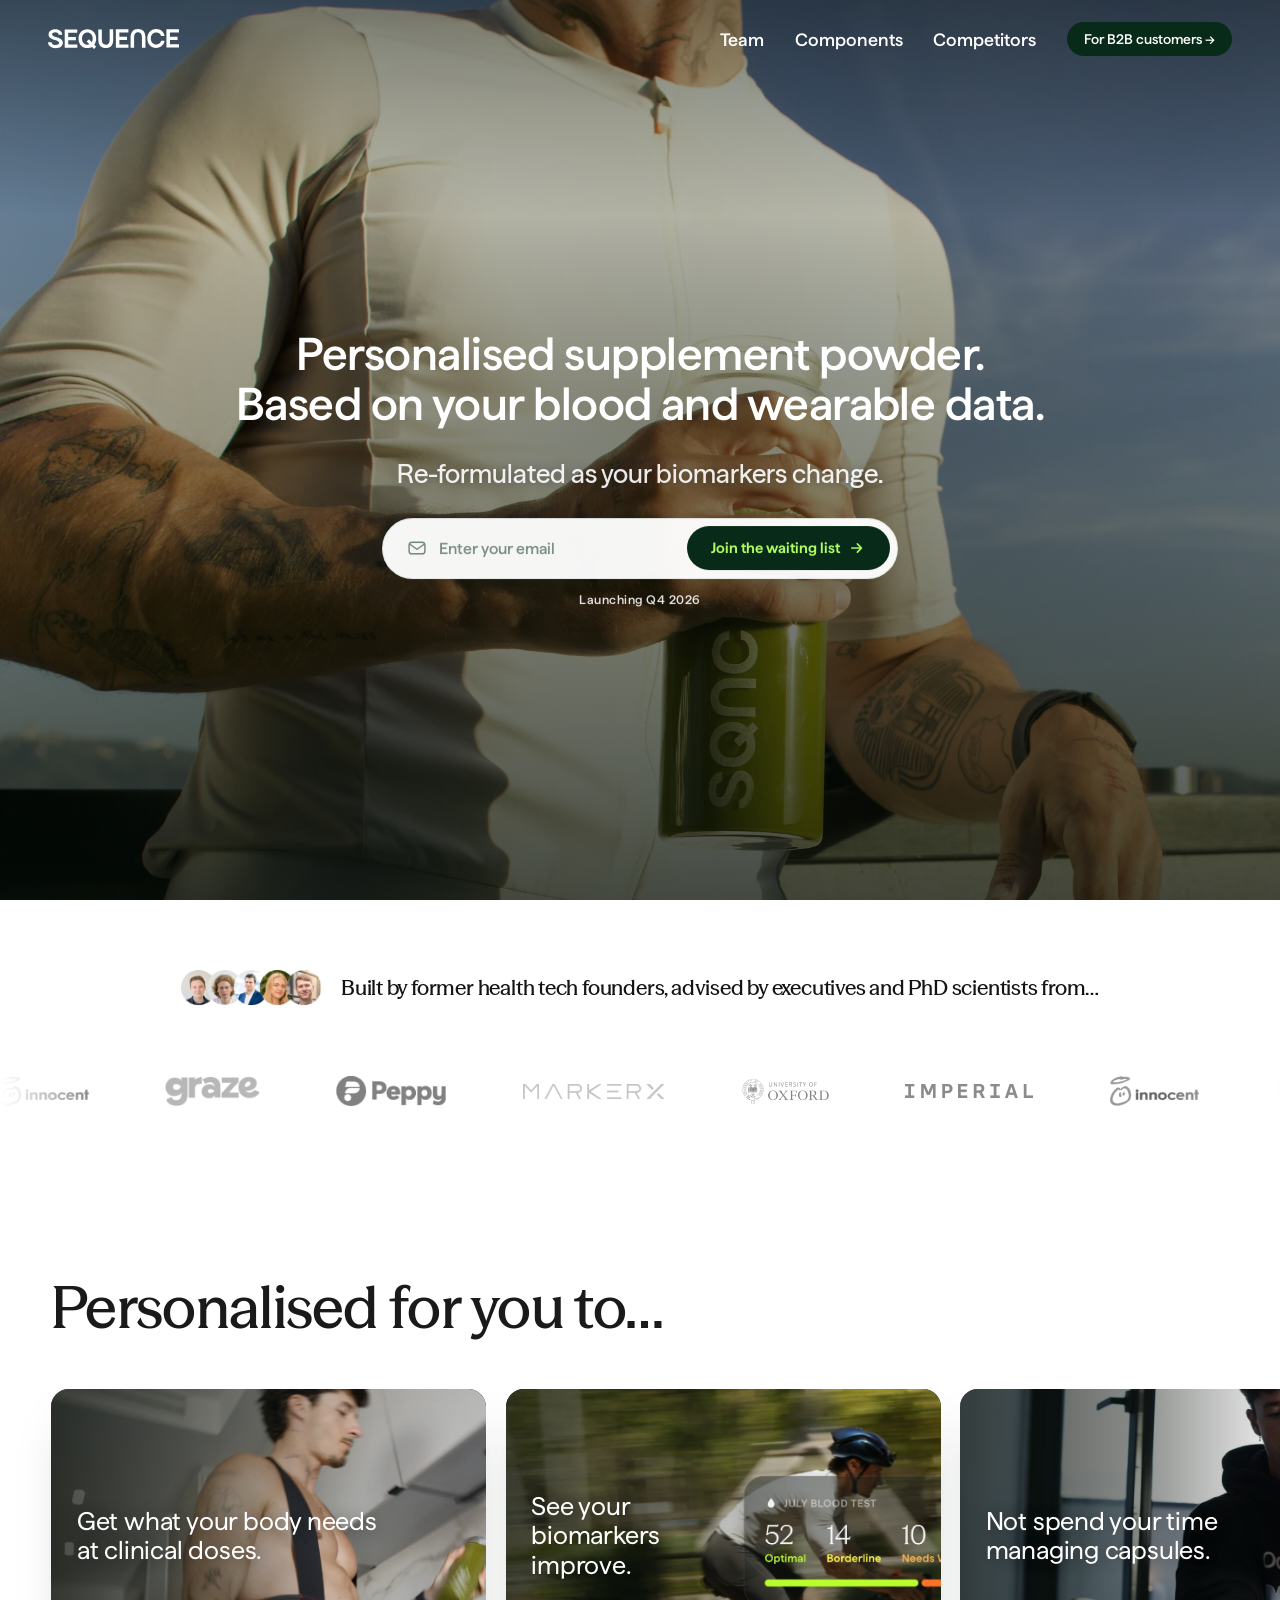
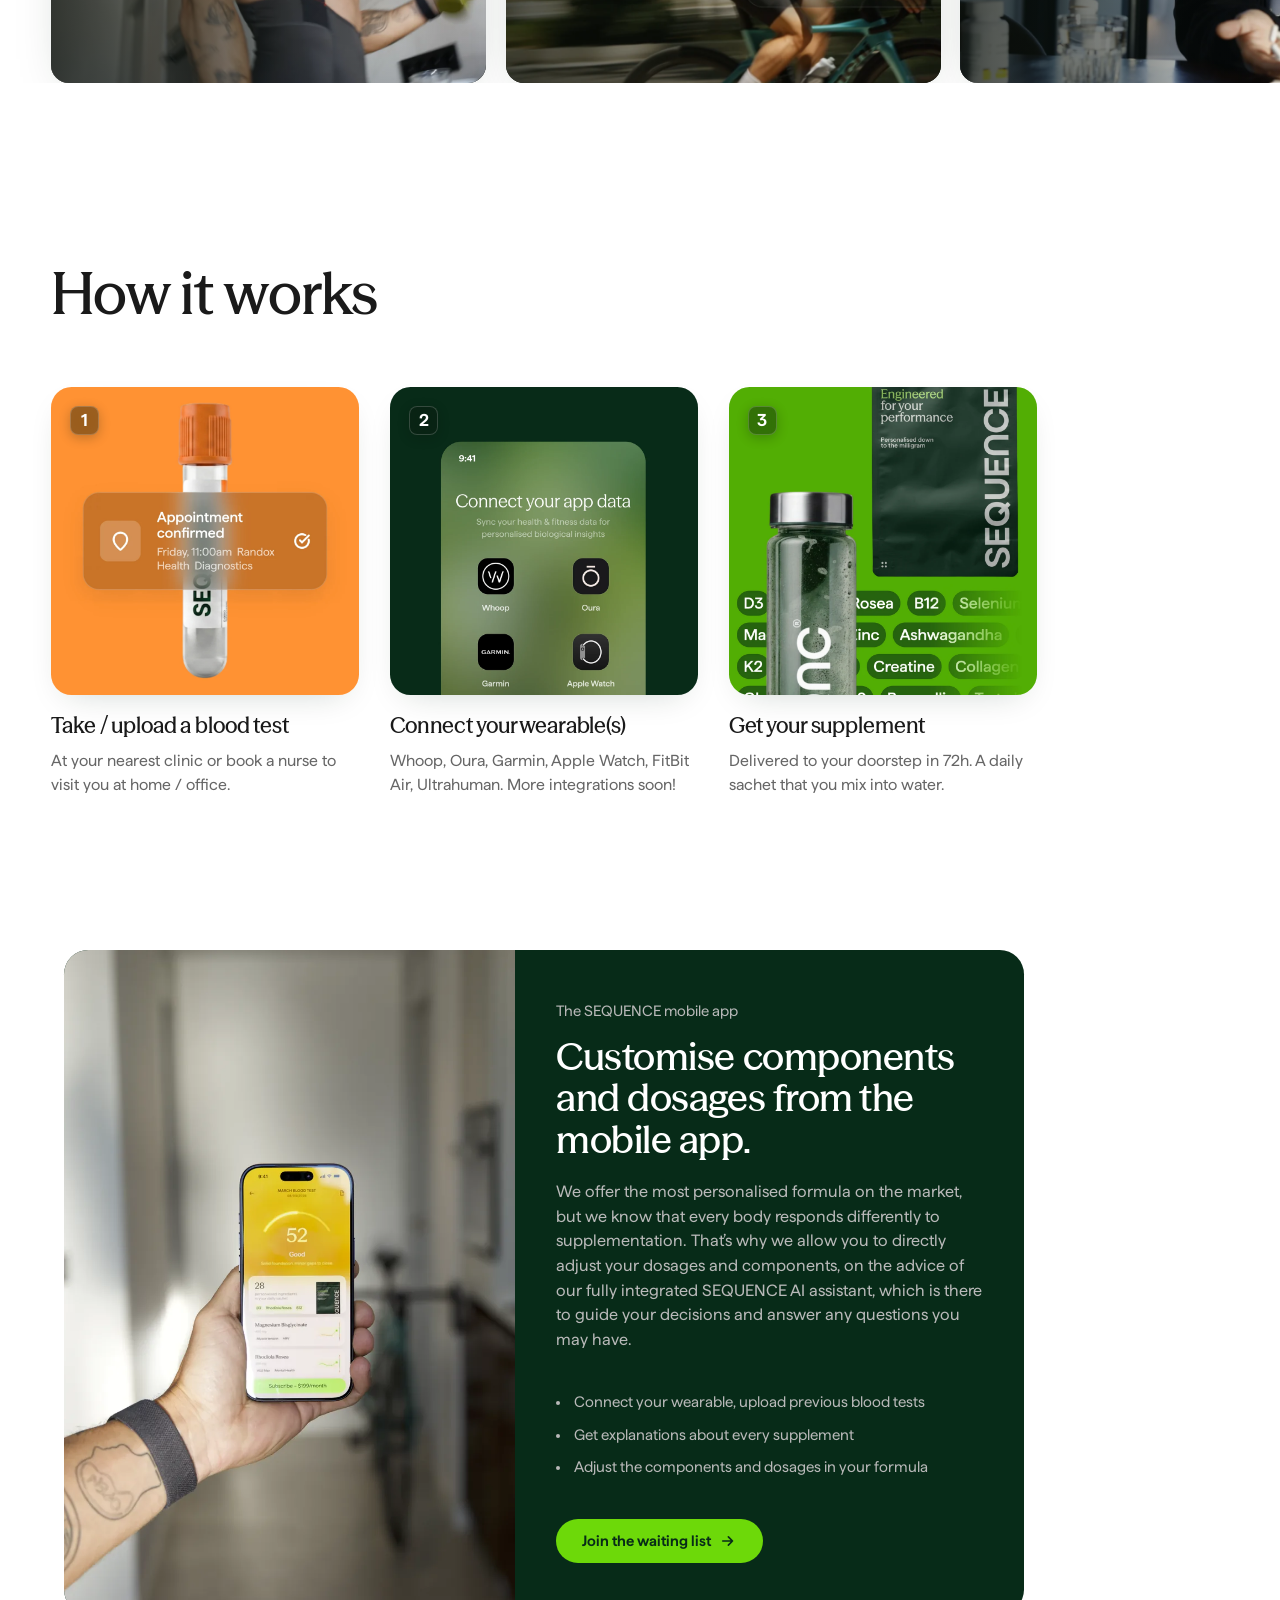
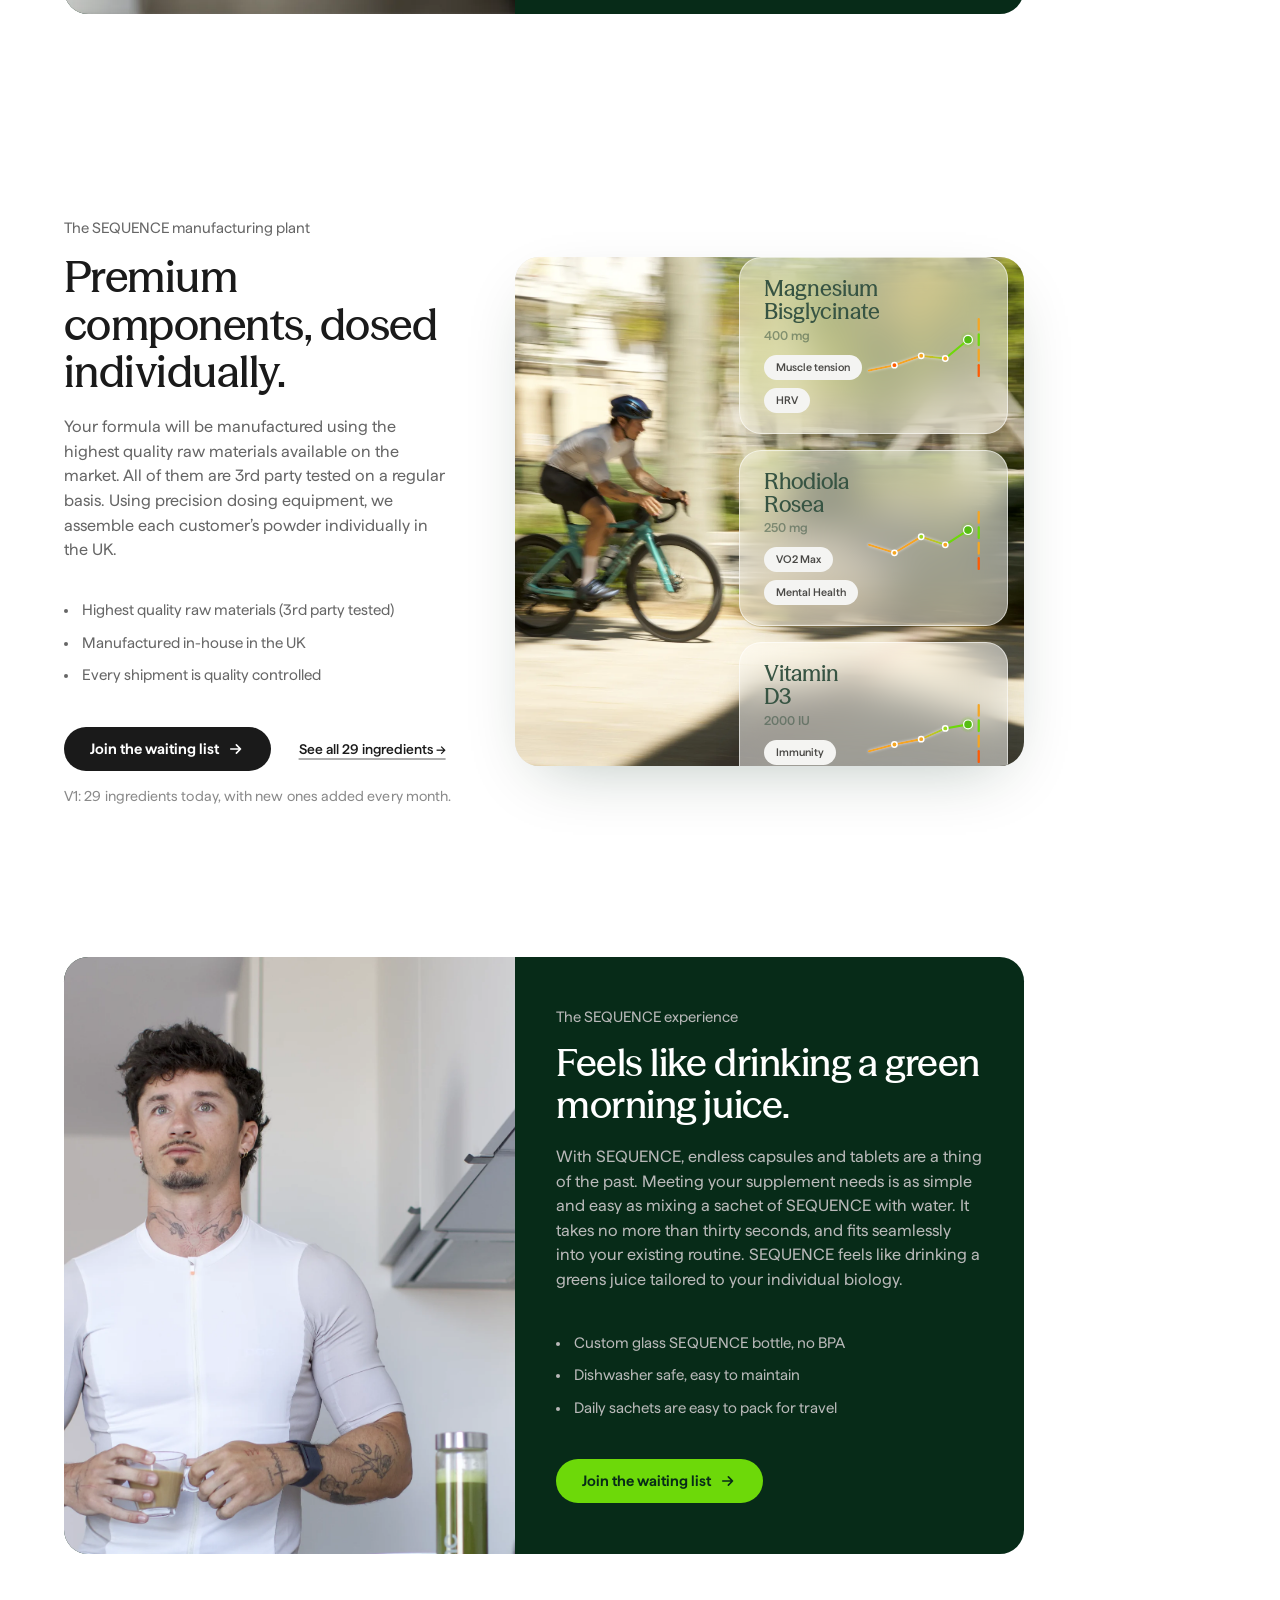
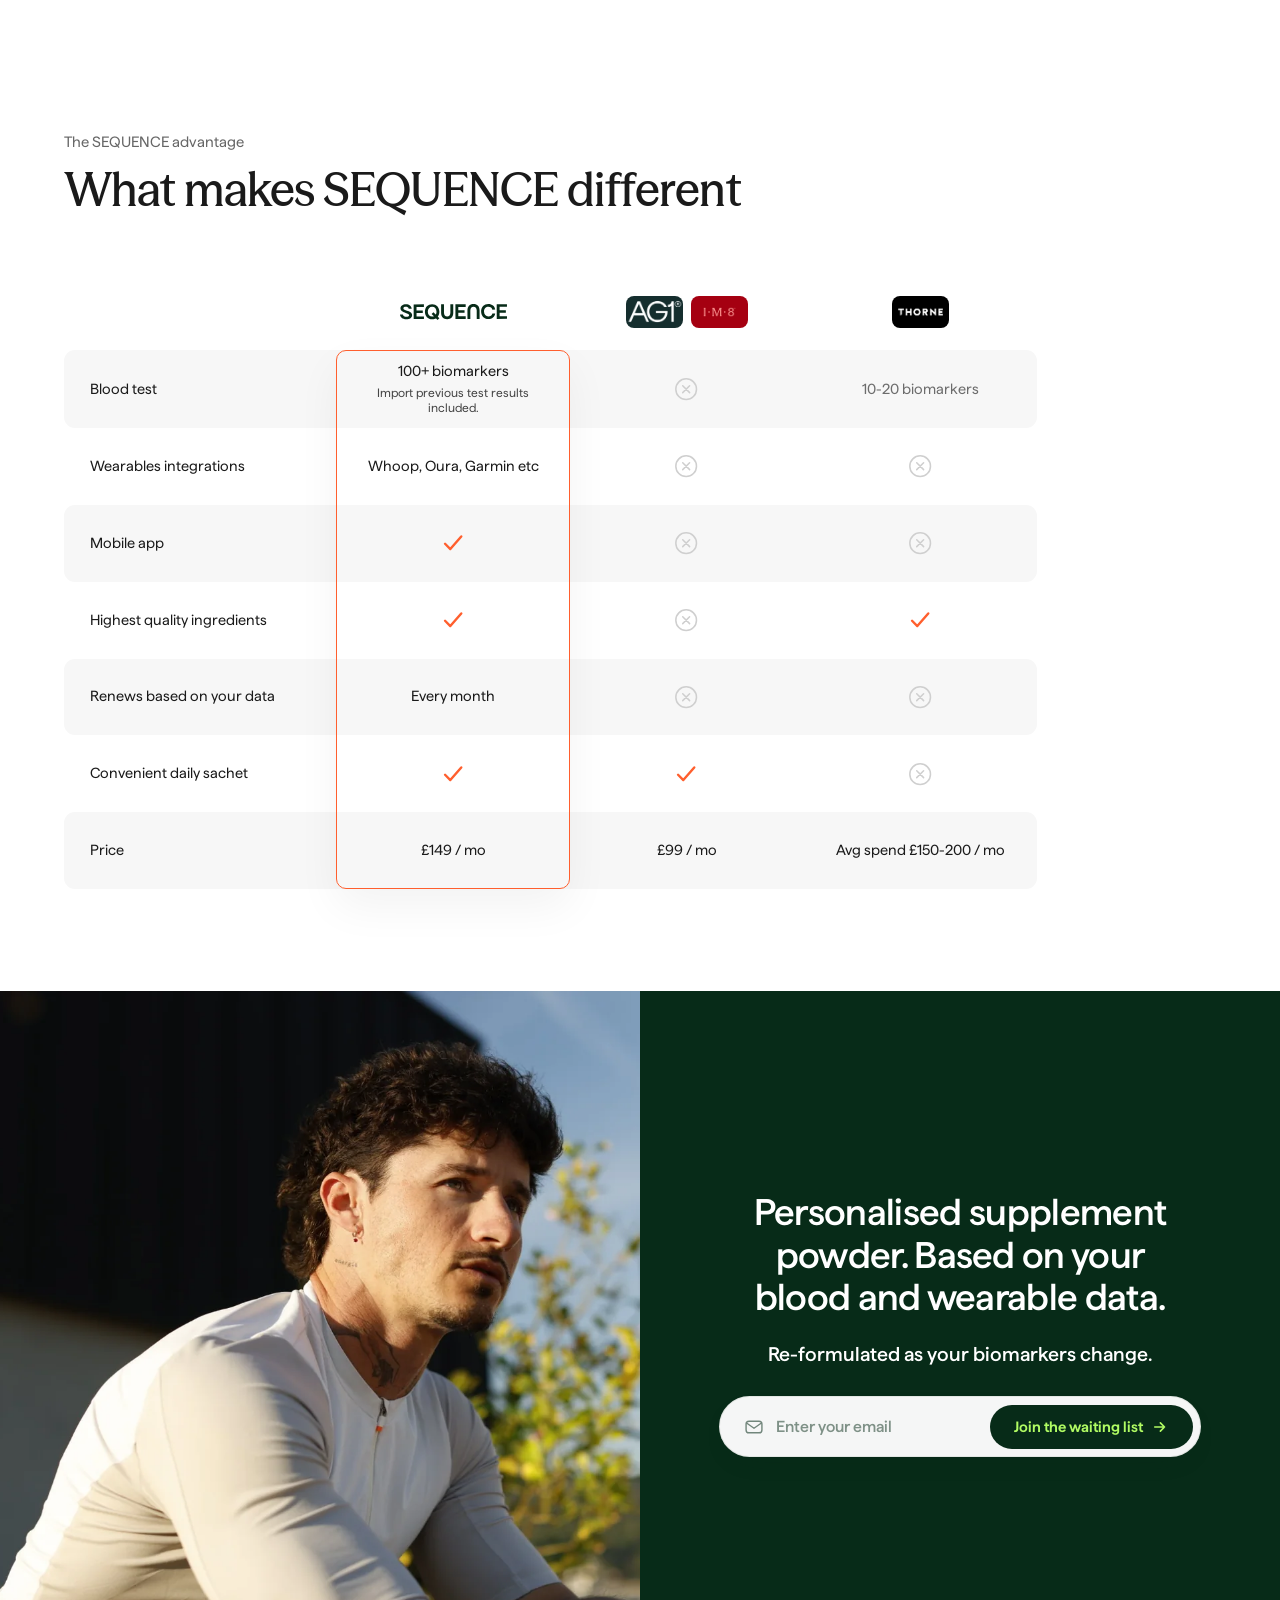
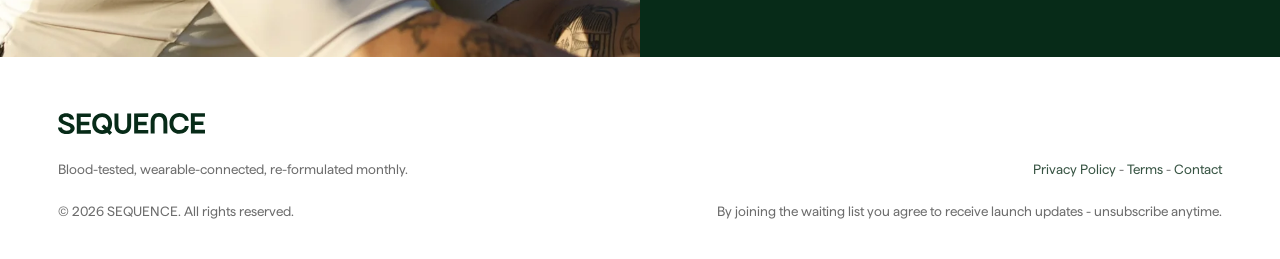
==== commit 2e569658: "Rewrite the app section bullets New bullets supplied by Sander. One tidy-up: the second had a double" ====
--- a/index.html
+++ b/index.html
@@ -951,9 +951,9 @@
       <h2 class="app-title">Customise components and dosages from the mobile app.</h2>
       <p class="app-desc">We offer the most personalised formula on the market, but we know that every body responds differently to supplementation. That&rsquo;s why we allow you to directly adjust your dosages and components, on the advice of our fully integrated SEQUENCE AI assistant, which is there to guide your decisions and answer any questions you may have.</p>
       <ul class="app-points">
-        <li>One-click connect your blood tests and wearables</li>
-        <li>Explanations about every single component</li>
-        <li>Formula continuously updates based on your new data</li>
+        <li>Connect your wearable, upload previous blood tests</li>
+        <li>Get explanations about every supplement</li>
+        <li>Adjust the components and dosages in your formula</li>
       </ul>
       <a class="app-cta" href="#hero">Join the waiting list
         <svg width="18" height="18" viewBox="0 0 24 24" fill="none" stroke="currentColor" stroke-width="2.2" stroke-linecap="round" stroke-linejoin="round" aria-hidden="true"><path d="M5 12h13m0 0-5.5-5.5M18 12l-5.5 5.5"/></svg>
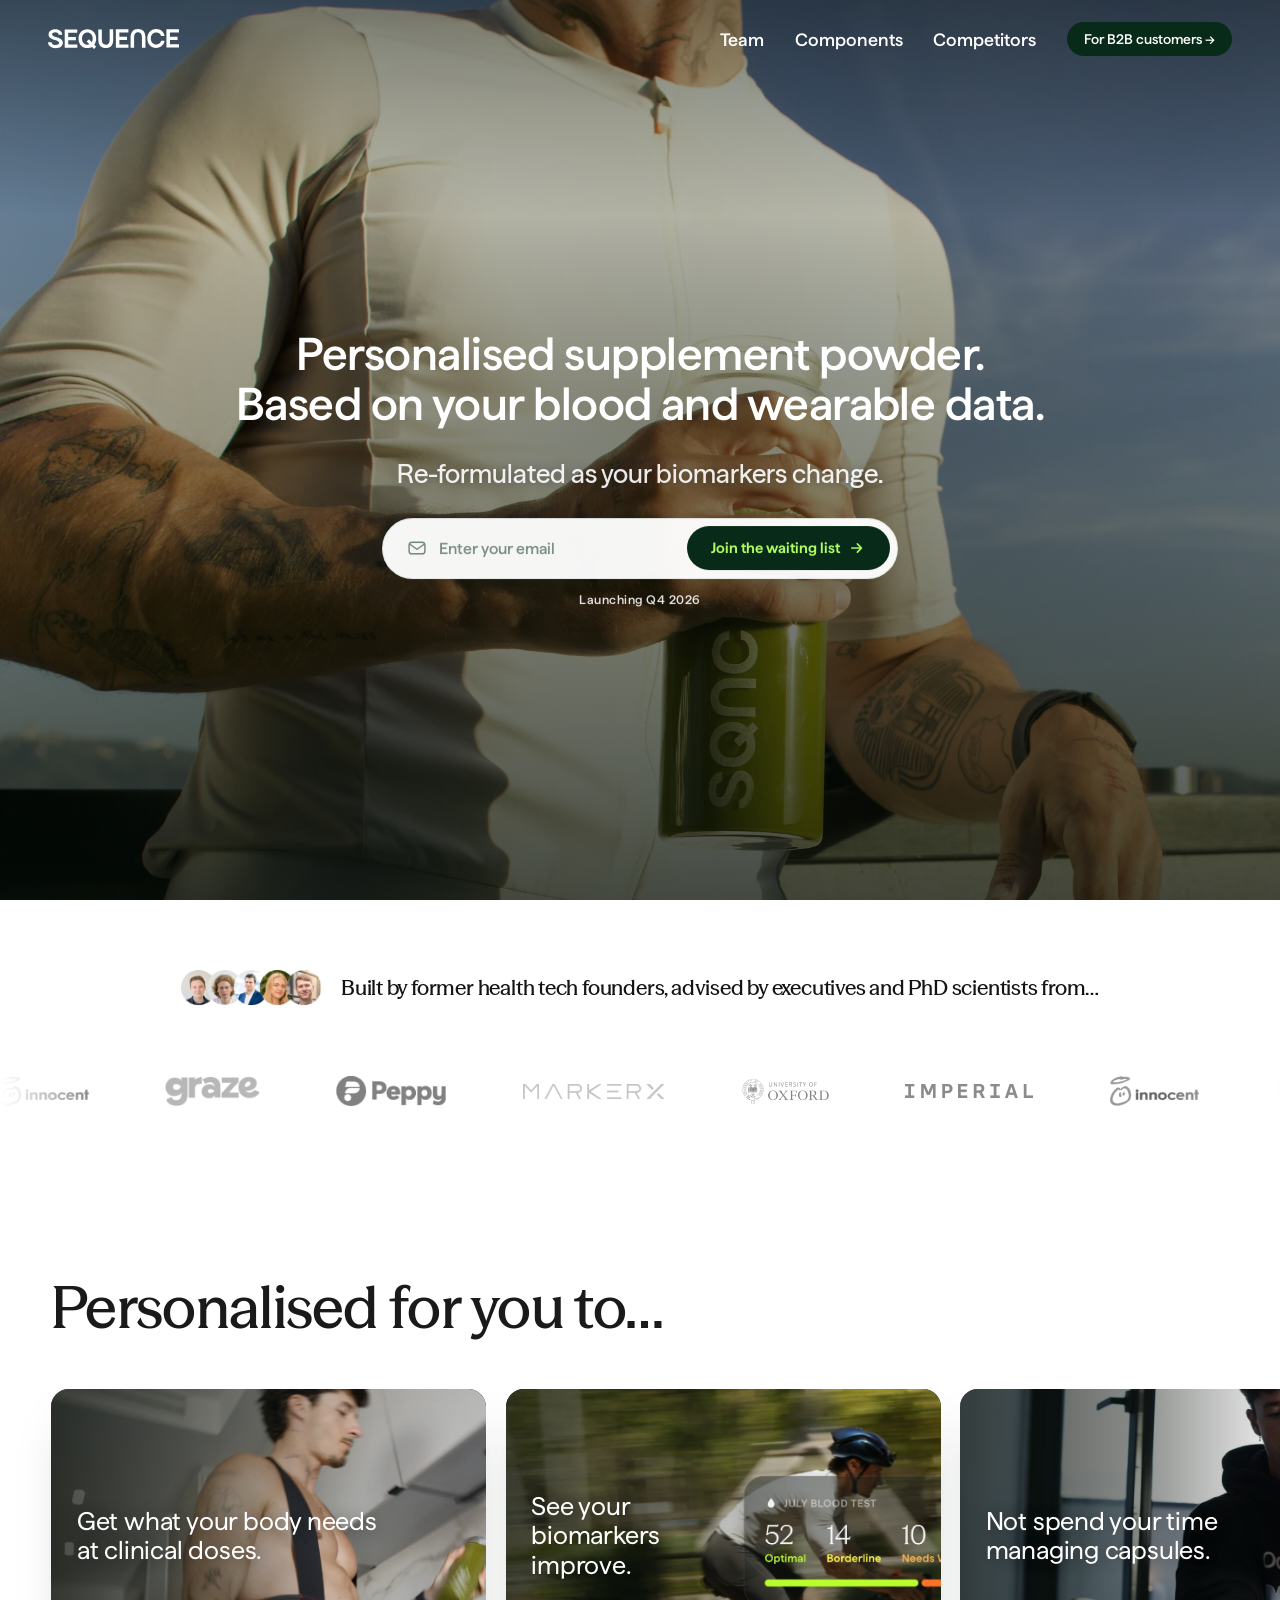
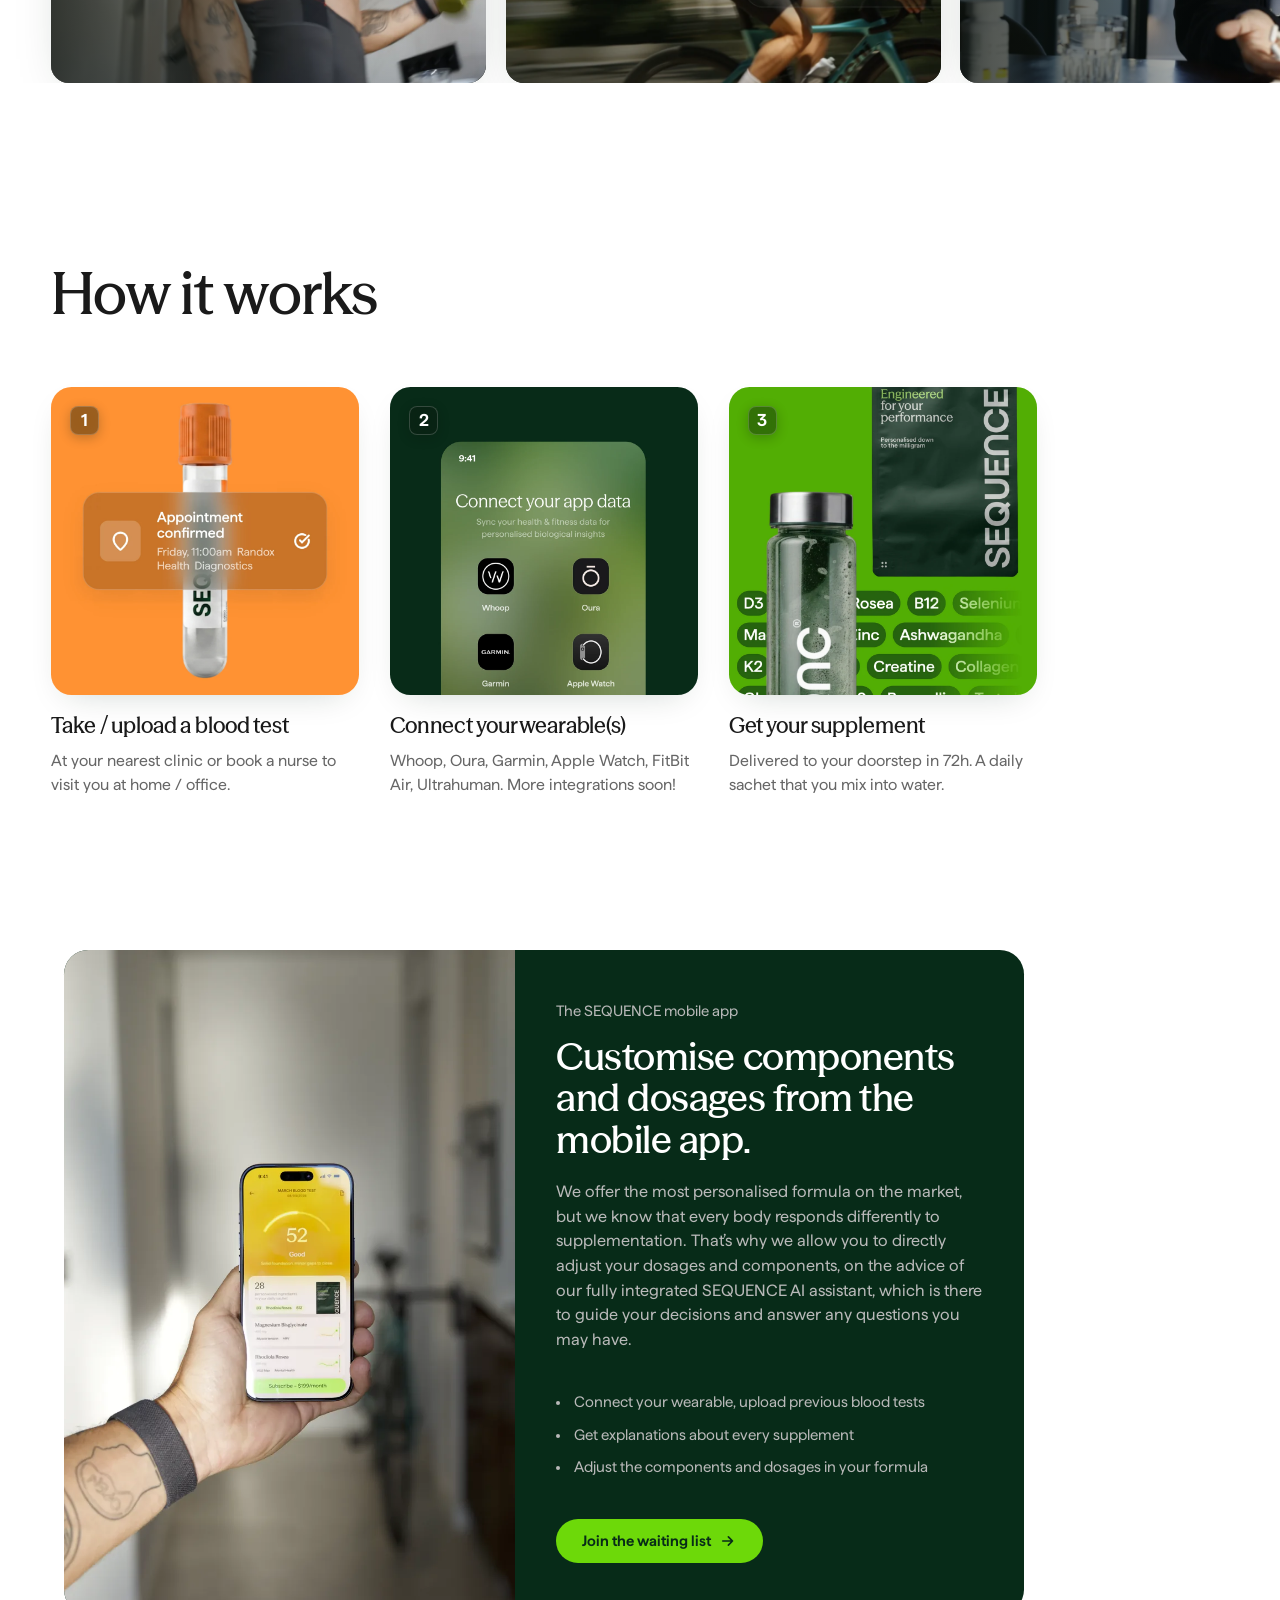
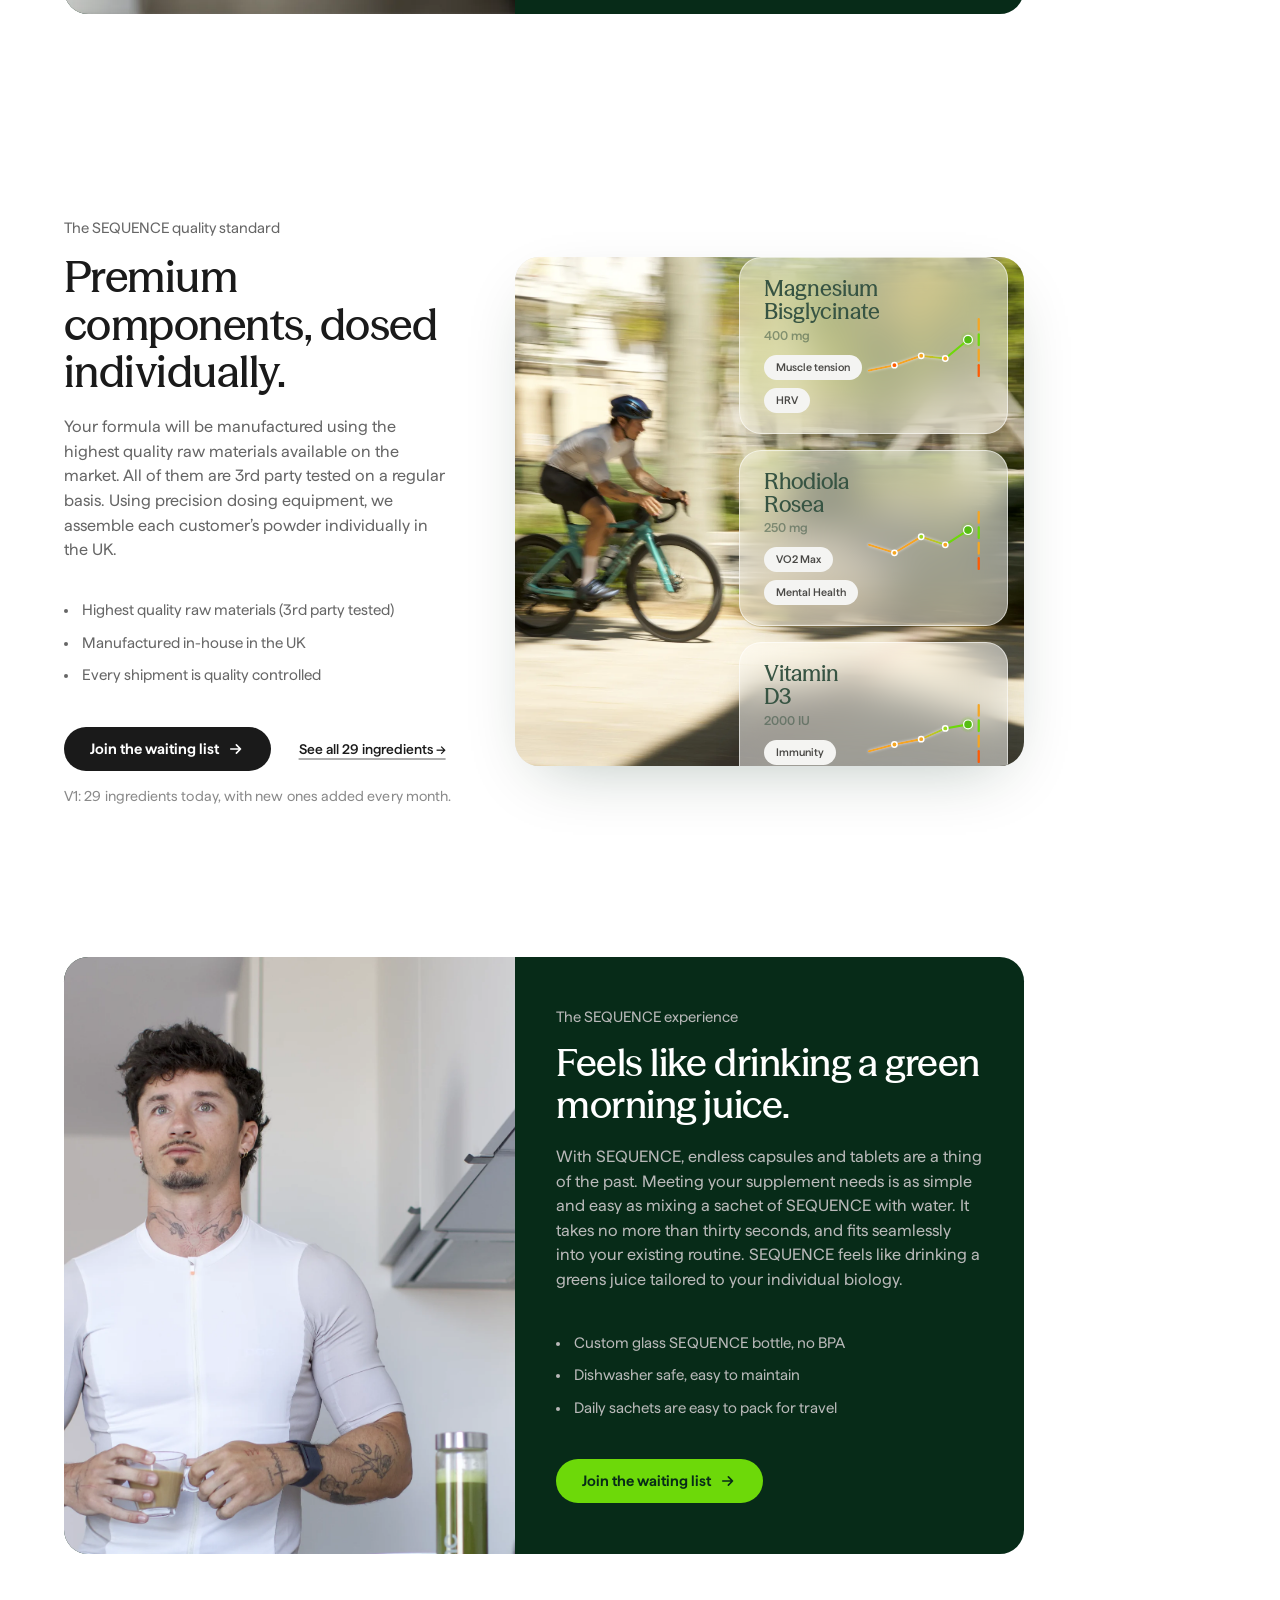
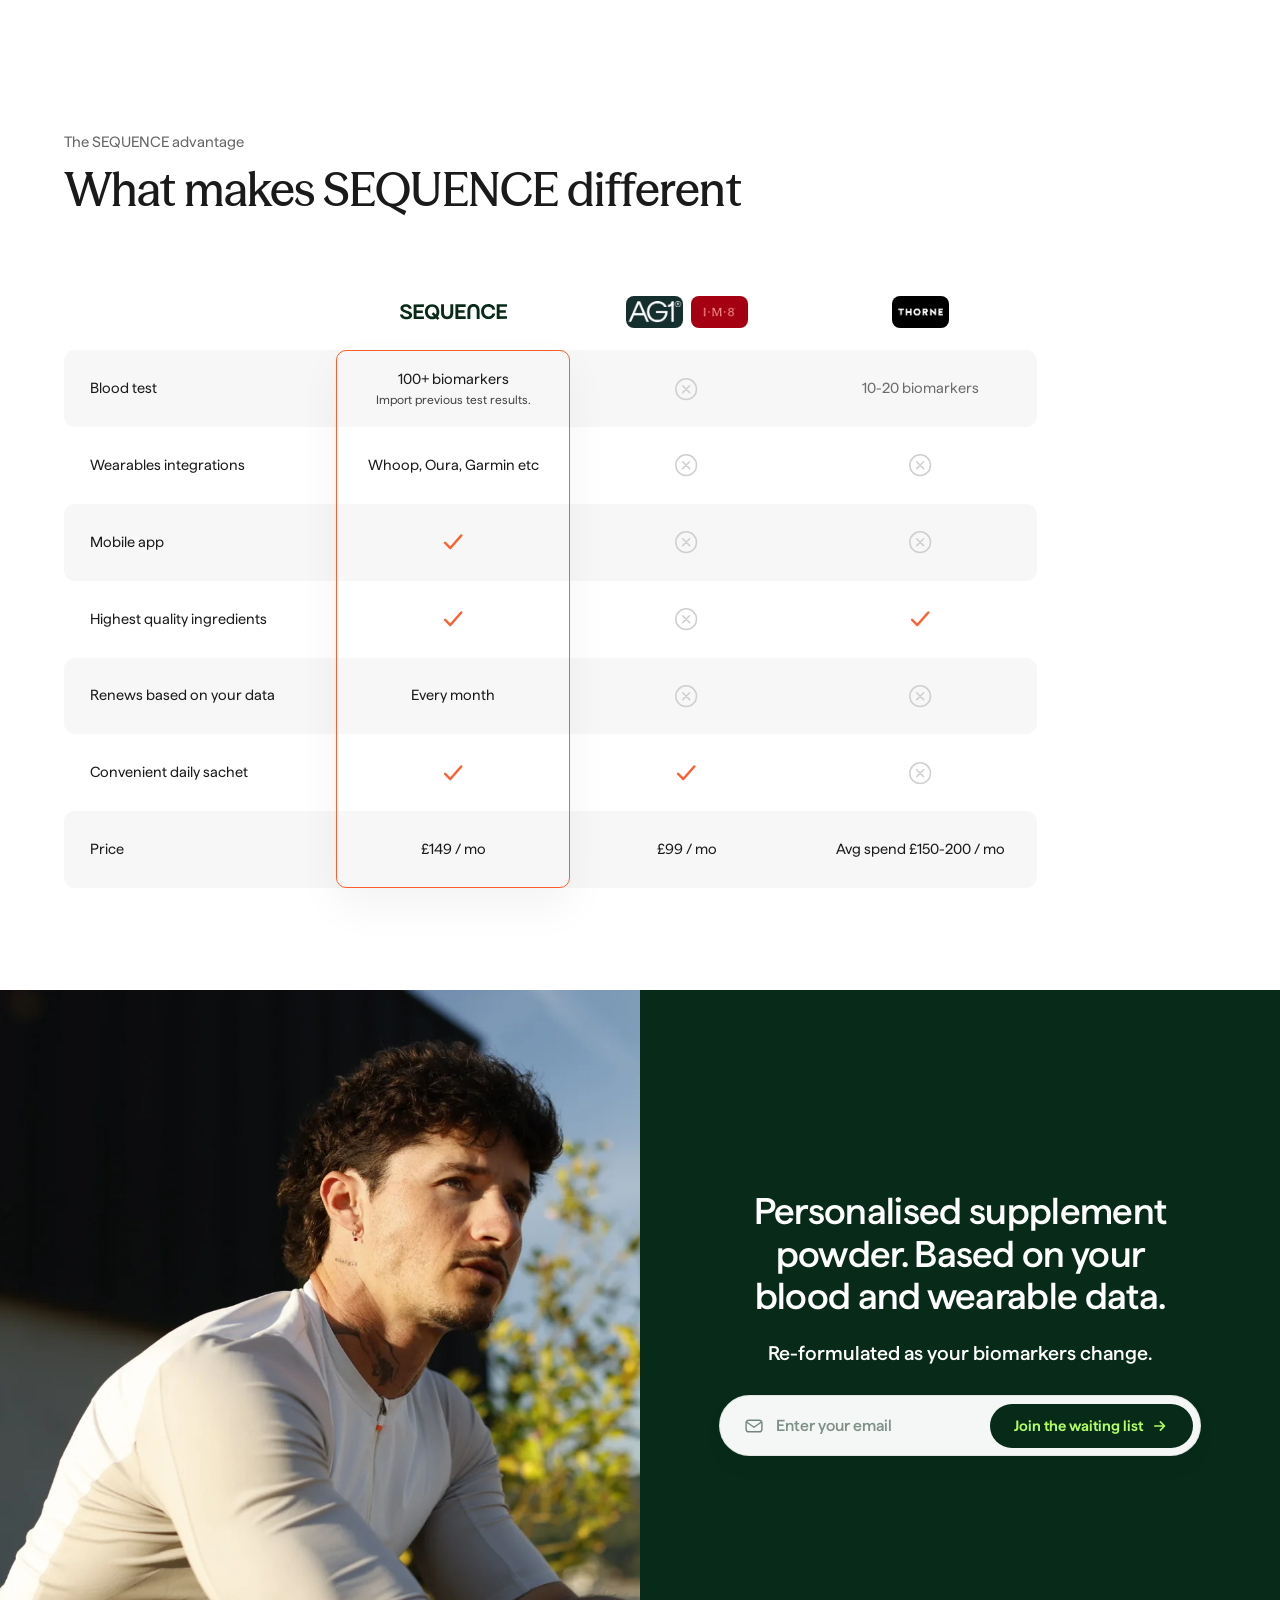
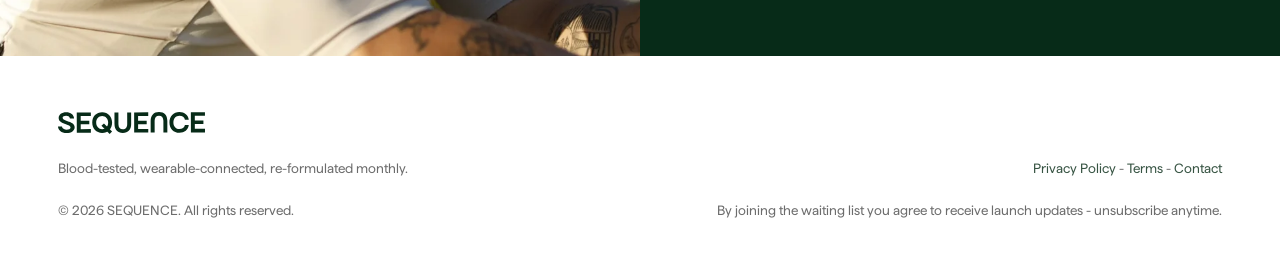
==== commit a2a31133: "Components eyebrow and the biomarkers sub-line "The SEQUENCE manufacturing plant" becomes "The SEQUE" ====
--- a/index.html
+++ b/index.html
@@ -964,7 +964,7 @@
 
 <section class="comp reveal" id="components">
   <div class="comp-text">
-    <p class="comp-label">The SEQUENCE manufacturing plant</p>
+    <p class="comp-label">The SEQUENCE quality standard</p>
     <h2 class="comp-title">Premium components, dosed individually.</h2>
     <p class="comp-desc">Your formula will be manufactured using the highest quality raw materials available on the market. All of them are 3rd party tested on a regular basis. Using precision dosing equipment, we assemble each customer&rsquo;s powder individually in the UK.</p>
     <ul class="comp-points">
@@ -1052,7 +1052,7 @@
       <div class="cmp-body">
         <div class="cmp-row">
           <div class="cmp-feat">Blood test</div>
-          <div class="cmp-c cmp-sqnc"><span class="cmp-strong">100+ biomarkers</span><span class="cmp-sub">Import previous test results included.</span></div>
+          <div class="cmp-c cmp-sqnc"><span class="cmp-strong">100+ biomarkers</span><span class="cmp-sub">Import previous test results.</span></div>
           <div class="cmp-c cmp-ag"><svg class="cmp-ico" role="img" viewBox="0 0 24 24" aria-label="No"><use href="#cmp-x"/></svg></div>
           <div class="cmp-c cmp-thorne"><span class="cmp-muted">10-20 biomarkers</span></div>
         </div>
